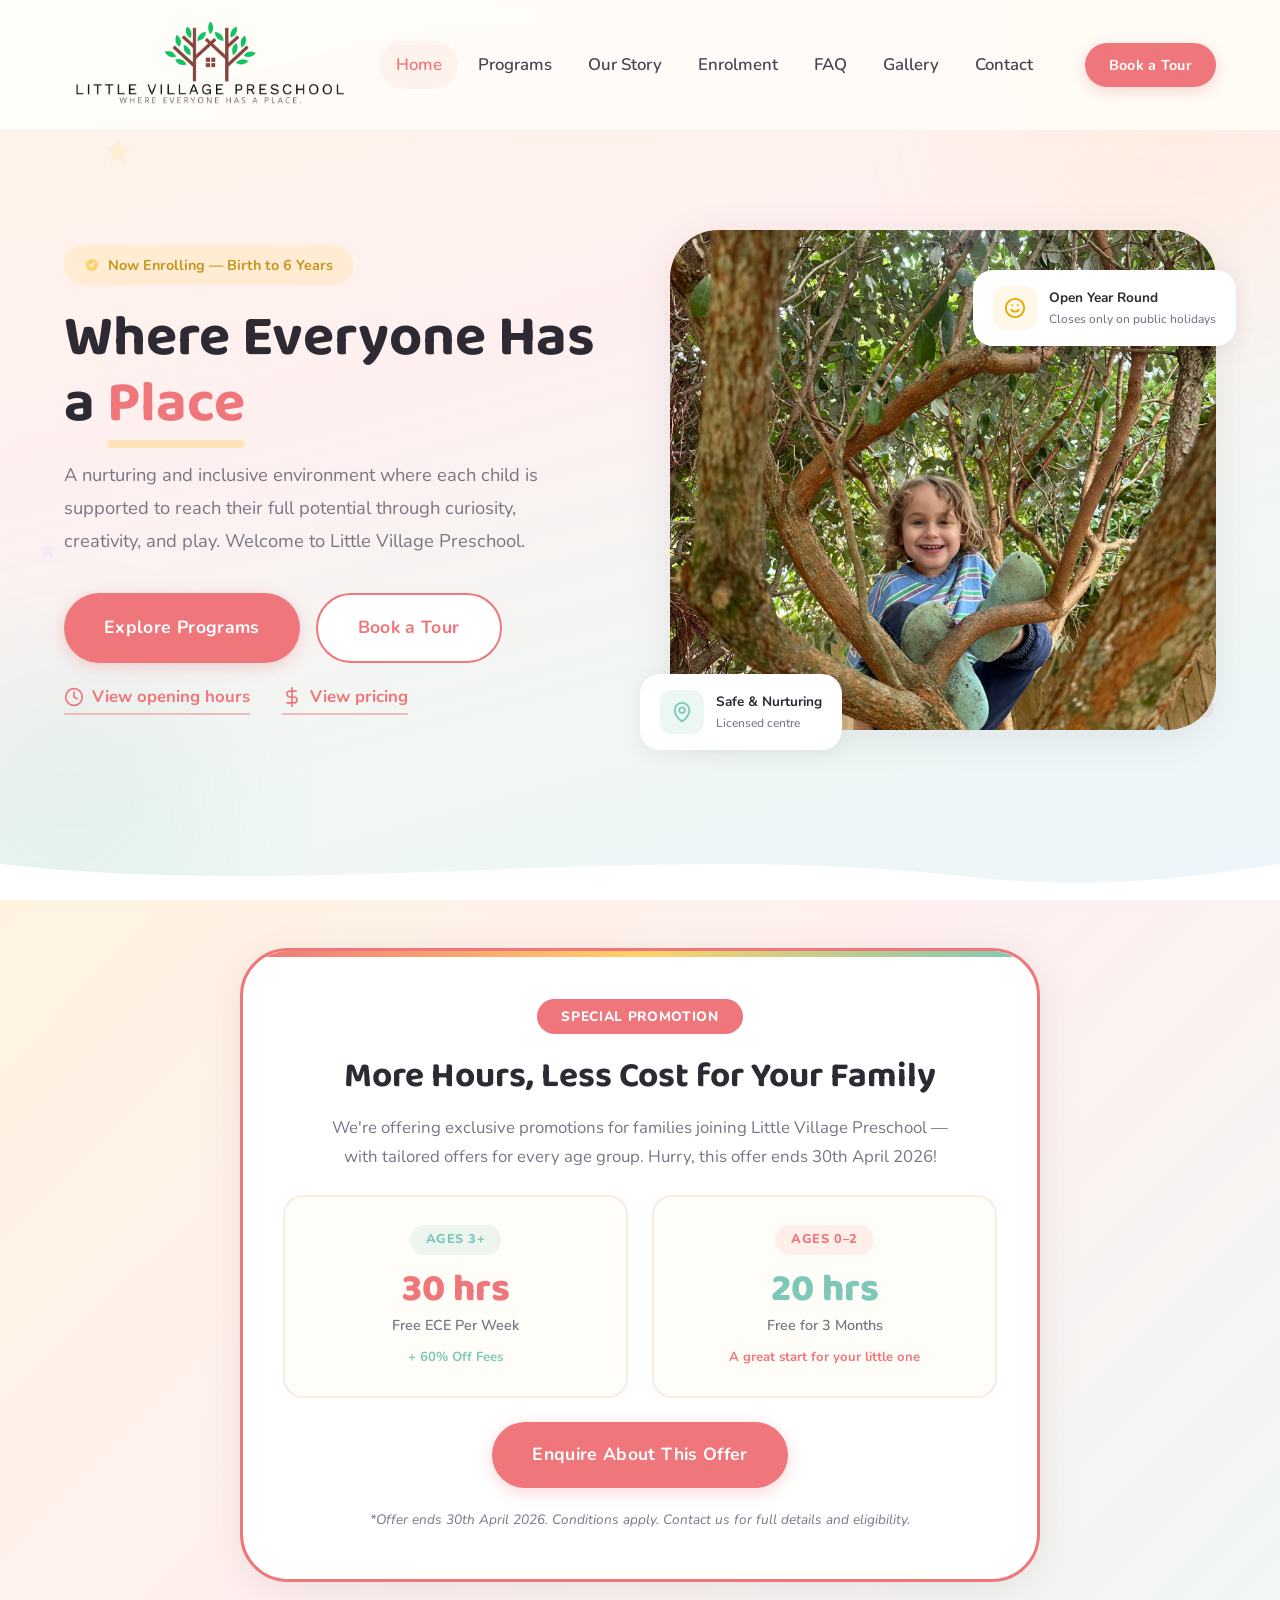
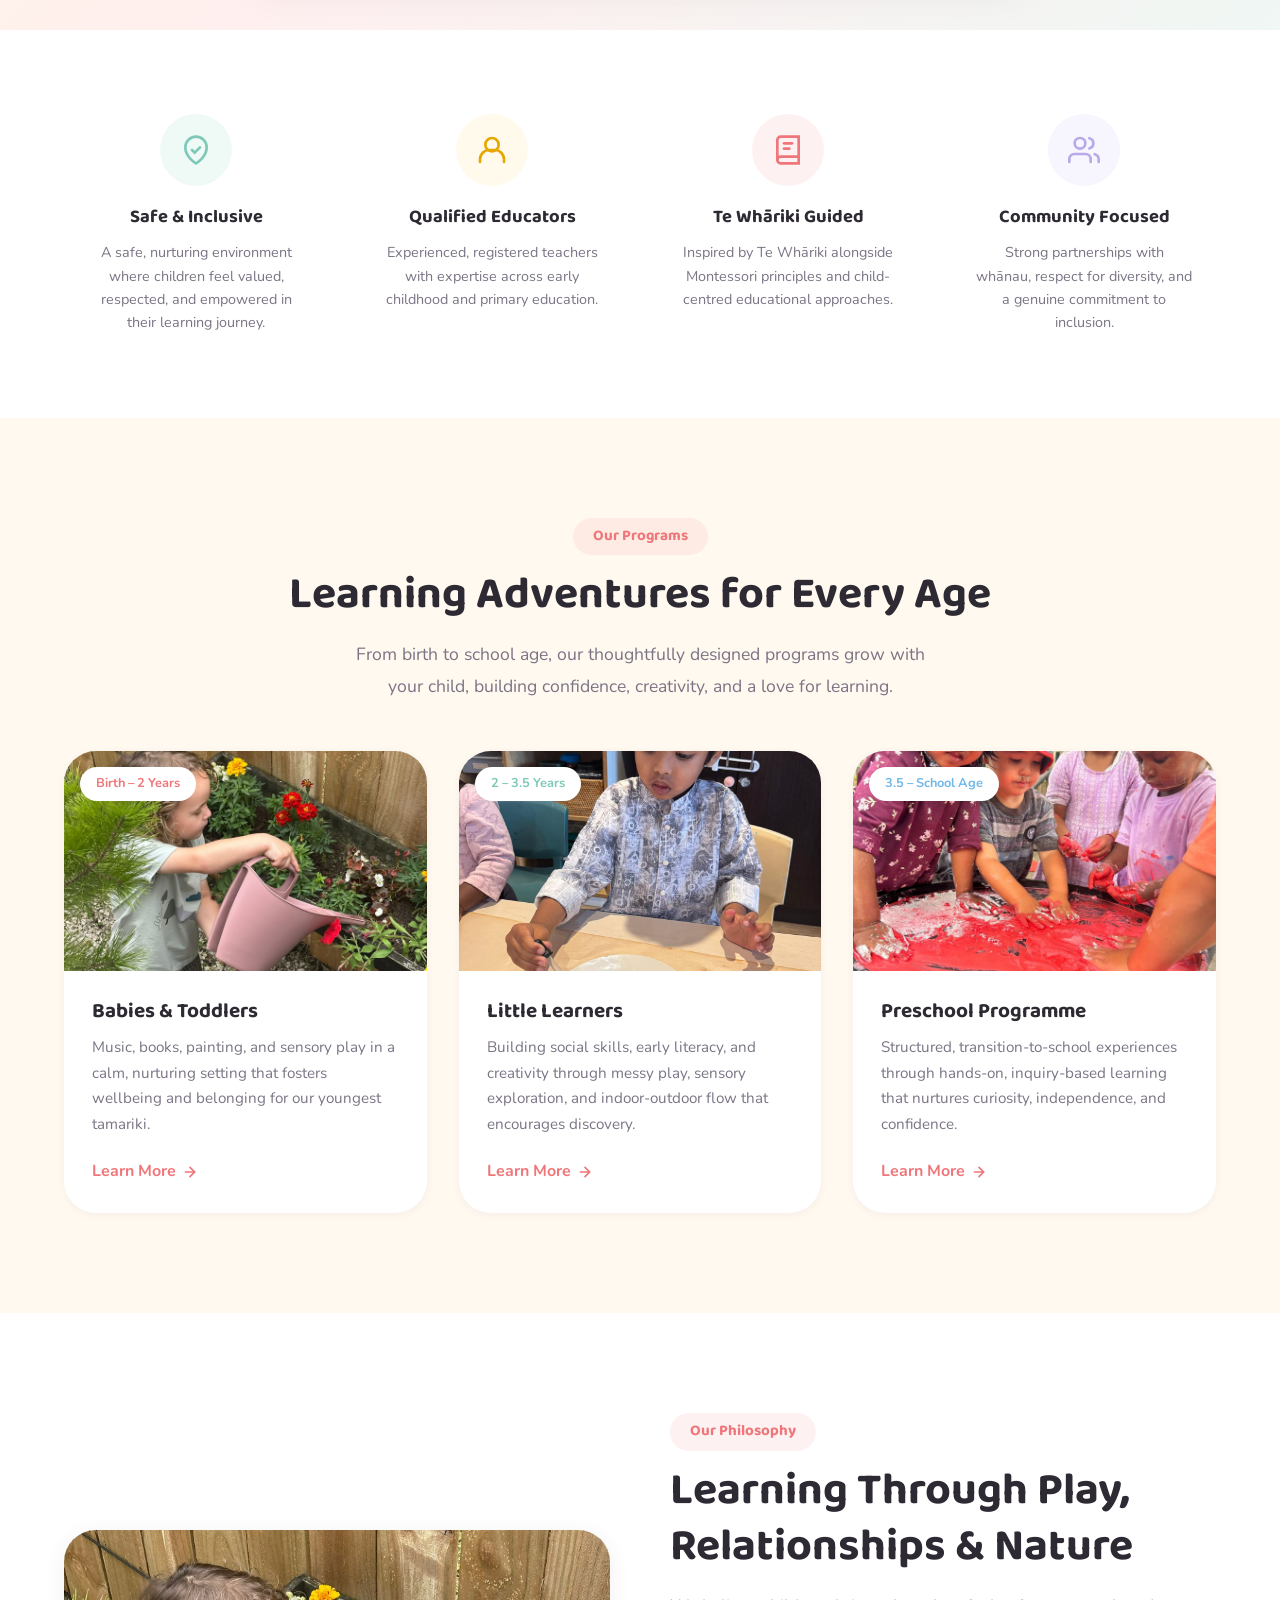
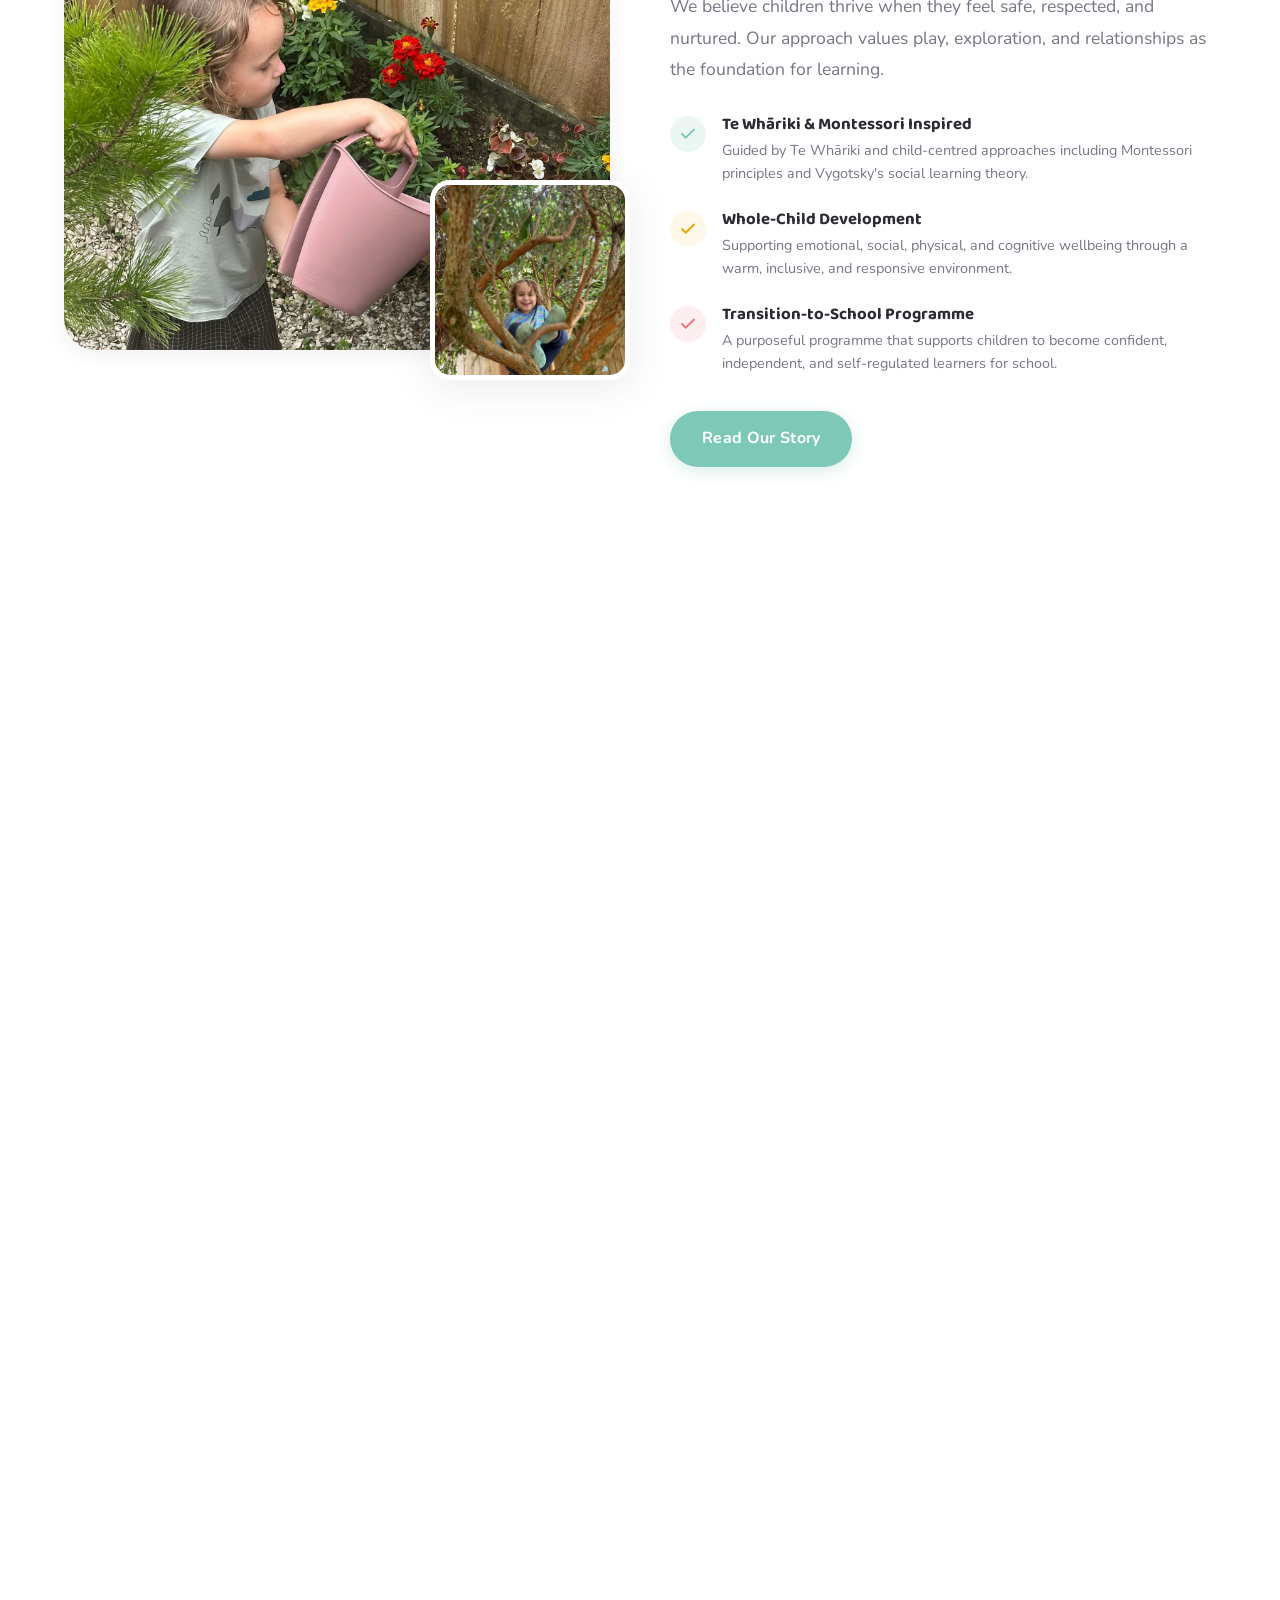
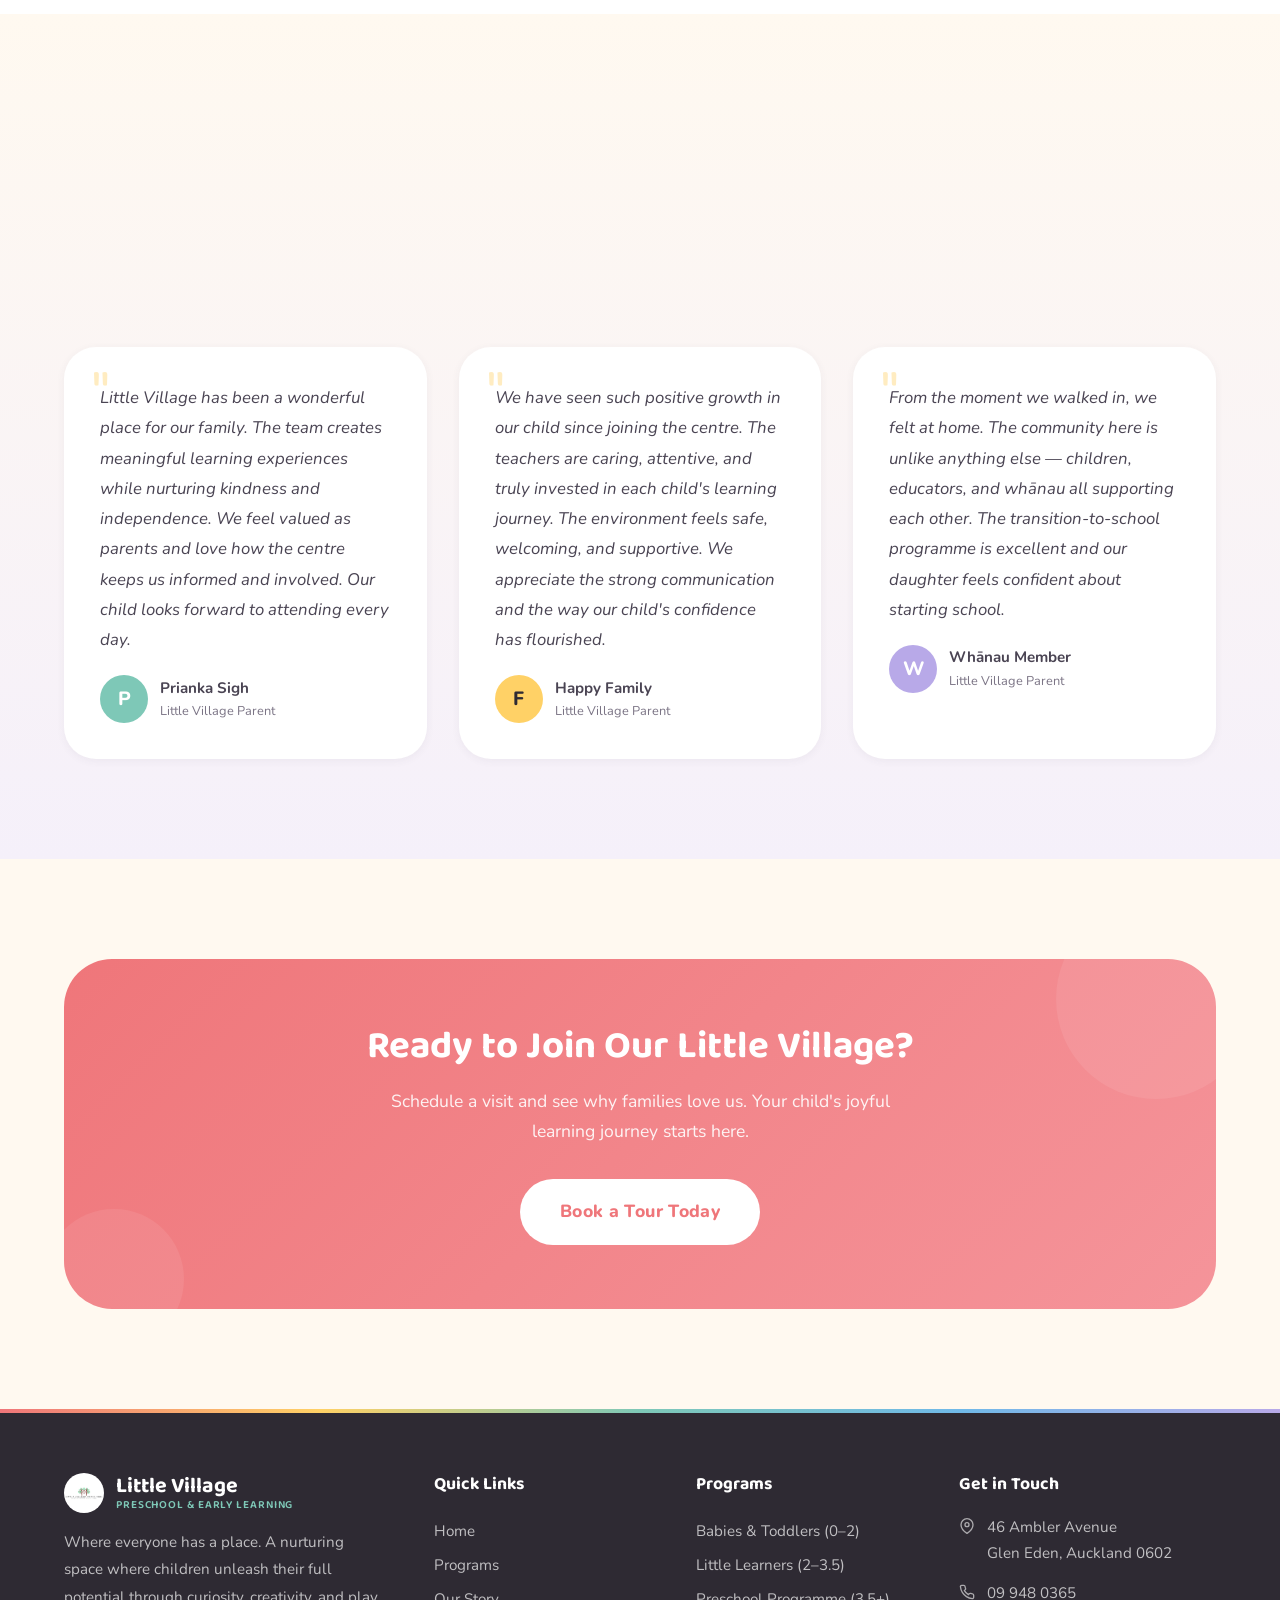
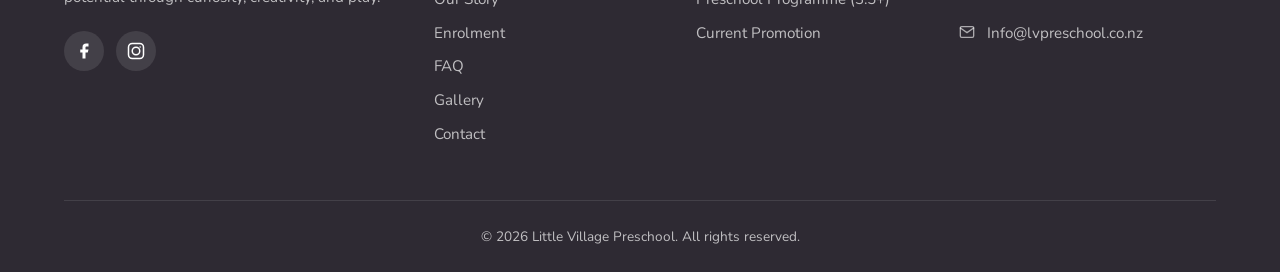
==== index.html @ feff02b1 "removing full stop" ====
<!DOCTYPE html>
<html lang="en">
<head>
  <meta charset="UTF-8">
  <meta name="viewport" content="width=device-width, initial-scale=1.0">
  <title>Little Village Preschool — Where Everyone Has a Place</title>
  <link rel="stylesheet" href="styles.css">
  <style>
    .hero {
      position: relative;
      min-height: 100vh;
      display: flex;
      align-items: center;
      padding: 140px 0 80px;
      overflow: hidden;
      background: linear-gradient(165deg, #FFF5E8 0%, #FFF0F0 40%, #F0F7F4 70%, #EDF5FB 100%);
    }

    .hero-grid {
      display: grid;
      grid-template-columns: 1fr 1fr;
      gap: 60px;
      align-items: center;
      position: relative;
      z-index: 2;
    }

    .hero-tag {
      display: inline-flex;
      align-items: center;
      gap: 8px;
      background: rgba(255,209,102,.2);
      padding: 8px 20px;
      border-radius: var(--radius-full);
      font-weight: 700;
      font-size: .9rem;
      color: #c49520;
      margin-bottom: 20px;
    }

    .hero h1 {
      font-size: clamp(2.2rem, 5.5vw, 3.6rem);
      line-height: 1.15;
      margin-bottom: 20px;
    }

    .hero h1 .highlight {
      color: var(--coral);
      position: relative;
    }

    .hero h1 .highlight::after {
      content: '';
      position: absolute;
      bottom: 2px;
      left: 0;
      right: 0;
      height: 8px;
      background: var(--sunshine);
      opacity: .4;
      border-radius: 4px;
      z-index: -1;
    }

    .hero-text {
      font-size: 1.15rem;
      color: var(--text-light);
      margin-bottom: 36px;
      max-width: 500px;
      line-height: 1.8;
    }

    .hero-buttons { display: flex; gap: 16px; flex-wrap: wrap; }

    .hero-quick-links {
      margin-top: 20px;
      display: flex;
      align-items: center;
      justify-content: flex-start;
      flex-wrap: wrap;
      gap: 8px 16px;
    }

    .hero-quick-link-sep {
      color: var(--text-light);
      font-weight: 700;
      user-select: none;
    }

    .hero-quick-links a {
      display: inline-flex;
      align-items: center;
      gap: 8px;
      font-weight: 700;
      font-size: 1.05rem;
      color: var(--coral);
      text-decoration: none;
      border-bottom: 2px solid rgba(239, 118, 122, 0.45);
      padding-bottom: 2px;
      transition: color 0.2s ease, border-color 0.2s ease;
    }

    .hero-quick-links a:hover {
      color: #d85a5e;
      border-bottom-color: var(--coral);
    }

    a.hero-float-card {
      text-decoration: none;
      color: inherit;
      cursor: pointer;
    }

    a.hero-float-card:hover {
      box-shadow: var(--shadow-lg);
    }

    .hero-image-wrapper { position: relative; }

    .hero-image-main {
      border-radius: var(--radius-xl);
      overflow: hidden;
      box-shadow: var(--shadow-lg);
      position: relative;
      z-index: 2;
    }

    .hero-image-main img {
      width: 100%;
      height: 500px;
      object-fit: cover;
    }

    .hero-float-card {
      position: absolute;
      background: var(--white);
      border-radius: var(--radius-md);
      padding: 16px 20px;
      box-shadow: var(--shadow-md);
      z-index: 3;
      display: flex;
      align-items: center;
      gap: 12px;
    }

    .hero-float-card.card-1 {
      bottom: -20px;
      left: -30px;
      animation: float 4s ease-in-out infinite;
    }

    .hero-float-card.card-2 {
      top: 40px;
      right: -20px;
      animation: floatSlow 5s ease-in-out infinite;
    }

    .hero-float-icon {
      width: 44px;
      height: 44px;
      border-radius: 12px;
      display: flex;
      align-items: center;
      justify-content: center;
    }

    .hero-float-label {
      font-weight: 700;
      font-size: .85rem;
      color: var(--text-dark);
    }

    .hero-float-label span {
      display: block;
      font-size: .75rem;
      font-weight: 500;
      color: var(--text-light);
    }

    .hero-blob-1 {
      position: absolute;
      width: 400px;
      height: 400px;
      border-radius: 50%;
      background: var(--sunshine);
      opacity: .08;
      top: -100px;
      right: -100px;
      filter: blur(80px);
    }

    .hero-blob-2 {
      position: absolute;
      width: 300px;
      height: 300px;
      border-radius: 50%;
      background: var(--mint);
      opacity: .1;
      bottom: -50px;
      left: -80px;
      filter: blur(60px);
    }

    .deco-star, .deco-circle, .deco-triangle {
      position: absolute;
      pointer-events: none;
      z-index: 1;
    }

    @media (max-width: 900px) {
      .hero-grid { grid-template-columns: 1fr; text-align: center; }
      .hero-text { margin: 0 auto 36px; }
      .hero-buttons { justify-content: center; }
      .hero-quick-links { justify-content: center; }
      .hero-image-wrapper { max-width: 500px; margin: 0 auto; }
      .hero-float-card.card-1 { left: 10px; }
      .hero-float-card.card-2 { right: 10px; }
    }

    .trust-strip { padding: 60px 0; background: var(--white); }
    .trust-grid { display: grid; grid-template-columns: repeat(4, 1fr); gap: 32px; }
    .trust-item { text-align: center; padding: 24px; }
    .trust-icon {
      width: 72px; height: 72px; border-radius: 50%;
      display: flex; align-items: center; justify-content: center;
      margin: 0 auto 16px;
    }
    .trust-title {
      font-family: 'Baloo 2', cursive; font-size: 1.15rem;
      font-weight: 700; margin-bottom: 8px; color: var(--text-dark);
    }
    .trust-text { font-size: .9rem; color: var(--text-light); line-height: 1.6; }

    @media (max-width: 900px) { .trust-grid { grid-template-columns: repeat(2, 1fr); } }
    @media (max-width: 500px) { .trust-grid { grid-template-columns: 1fr; } }

    .programs-preview { background: var(--cream); }
    .program-card .card-img-wrap { position: relative; overflow: hidden; }
    .program-card .age-badge {
      position: absolute; top: 16px; left: 16px;
      background: var(--white); padding: 6px 16px;
      border-radius: var(--radius-full); font-weight: 700;
      font-size: .8rem; box-shadow: var(--shadow-sm);
    }
    .program-card h3 { font-size: 1.3rem; margin-bottom: 10px; }
    .program-card p { color: var(--text-light); font-size: .95rem; line-height: 1.7; margin-bottom: 20px; }
    .program-card .learn-more {
      font-weight: 700; color: var(--coral);
      display: inline-flex; align-items: center; gap: 6px;
      transition: var(--transition);
    }
    .program-card .learn-more:hover { gap: 12px; }

    .philosophy { background: var(--white); position: relative; overflow: hidden; }
    .philosophy-grid {
      display: grid; grid-template-columns: 1fr 1fr;
      gap: 60px; align-items: center;
    }
    .philosophy-images { position: relative; }
    .philosophy-img-1 { border-radius: var(--radius-lg); overflow: hidden; box-shadow: var(--shadow-md); }
    .philosophy-img-1 img { width: 100%; height: 420px; object-fit: cover; }
    .philosophy-img-2 {
      position: absolute; bottom: -30px; right: -20px;
      width: 200px; height: 200px; border-radius: var(--radius-md);
      overflow: hidden; box-shadow: var(--shadow-lg); border: 5px solid var(--white);
    }
    .philosophy-img-2 img { width: 100%; height: 100%; object-fit: cover; }
    .philosophy-list { margin-top: 28px; }
    .philosophy-item { display: flex; align-items: flex-start; gap: 16px; margin-bottom: 24px; }
    .philosophy-item .check-circle {
      width: 36px; height: 36px; border-radius: 50%;
      display: flex; align-items: center; justify-content: center;
      flex-shrink: 0; margin-top: 2px;
    }
    .philosophy-item h4 { font-size: 1.05rem; margin-bottom: 4px; }
    .philosophy-item p { font-size: .9rem; color: var(--text-light); line-height: 1.6; }

    @media (max-width: 900px) {
      .philosophy-grid { grid-template-columns: 1fr; }
      .philosophy-images { max-width: 500px; margin: 0 auto 40px; }
    }

    .testimonials-section {
      background: linear-gradient(180deg, var(--cream) 0%, #F5F0FA 100%);
    }

    .stats { background: var(--white); }
    .stats-grid {
      display: grid; grid-template-columns: repeat(4, 1fr);
      gap: 32px; text-align: center;
    }
    .stat-number {
      font-family: 'Baloo 2', cursive; font-size: 2.8rem;
      font-weight: 800; line-height: 1; margin-bottom: 8px;
    }
    .stat-label { font-size: .95rem; color: var(--text-light); font-weight: 600; }

    @media (max-width: 700px) {
      .stats-grid { grid-template-columns: repeat(2, 1fr); gap: 24px; }
    }

    /* Day in Village preview */
    .day-preview { background: var(--white); }
    .day-grid {
      display: grid; grid-template-columns: 1fr 1fr;
      gap: 60px; align-items: center;
    }
    .day-list { list-style: none; }
    .day-list li {
      display: flex; align-items: flex-start; gap: 16px;
      padding: 16px 0; border-bottom: 1px solid var(--sand);
    }
    .day-list li:last-child { border-bottom: none; }
    .day-time {
      font-family: 'Baloo 2', cursive; font-weight: 700;
      color: var(--coral); min-width: 90px; font-size: .95rem;
    }
    .day-desc h4 { font-size: 1rem; margin-bottom: 2px; }
    .day-desc p { font-size: .85rem; color: var(--text-light); line-height: 1.5; }

    @media (max-width: 900px) {
      .day-grid { grid-template-columns: 1fr; }
    }
  </style>
</head>
<body>

  <!-- ===== NAVBAR ===== -->
  <nav class="navbar">
    <div class="nav-inner">
      <a href="index.html" class="nav-logo">
        <img src="assets/logo_v2_enhanced-removebg.png" alt="Little Village Preschool" style="height:120px;border-radius:12px;object-fit:contain">
      </a>

      <div class="nav-links">
        <a href="index.html" class="active">Home</a>
        <a href="programs.html">Programs</a>
        <a href="story.html">Our Story</a>
        <a href="enrolment.html">Enrolment</a>
        <a href="faq.html">FAQ</a>
        <a href="gallery.html">Gallery</a>
        <a href="contact.html">Contact</a>
      </div>

      <a href="contact.html" class="btn btn-primary btn-sm nav-cta">Book a Tour</a>

      <button class="nav-hamburger" aria-label="Menu">
        <span></span><span></span><span></span>
      </button>
    </div>

    <div class="nav-mobile">
      <a href="index.html" class="active">Home</a>
      <a href="programs.html">Programs</a>
      <a href="story.html">Our Story</a>
      <a href="enrolment.html">Enrolment</a>
      <a href="faq.html">FAQ</a>
      <a href="gallery.html">Gallery</a>
      <a href="contact.html">Contact</a>
      <a href="contact.html" class="btn btn-primary">Book a Tour</a>
    </div>
  </nav>

  <!-- ===== HERO ===== -->
  <section class="hero">
    <div class="hero-blob-1"></div>
    <div class="hero-blob-2"></div>

    <svg class="deco-star" style="top:15%;left:8%;opacity:.15" width="32" height="32" viewBox="0 0 32 32"><polygon points="16,2 20,12 30,12 22,19 25,30 16,23 7,30 10,19 2,12 12,12" fill="#FFD166"/></svg>
    <svg class="deco-circle" style="bottom:20%;right:5%;opacity:.12" width="24" height="24" viewBox="0 0 24 24"><circle cx="12" cy="12" r="10" fill="#EF767A"/></svg>
    <svg class="deco-star" style="top:60%;left:3%;opacity:.1" width="20" height="20" viewBox="0 0 32 32"><polygon points="16,2 20,12 30,12 22,19 25,30 16,23 7,30 10,19 2,12 12,12" fill="#B8A9E8"/></svg>

    <div class="container">
      <div class="hero-grid">
        <div class="hero-content">
          <div class="hero-tag">
            <svg width="16" height="16" viewBox="0 0 16 16" fill="none"><circle cx="8" cy="8" r="6" fill="#FFD166"/><path d="M6 8l1.5 1.5L10 6" stroke="#fff" stroke-width="1.5" stroke-linecap="round" stroke-linejoin="round"/></svg>
            Now Enrolling — Birth to 6 Years
          </div>
          <h1>Where Everyone Has a <span class="highlight">Place</span></h1>
          <p class="hero-text">A nurturing and inclusive environment where each child is supported to reach their full potential through curiosity, creativity, and play. Welcome to Little Village Preschool.</p>
          <div class="hero-buttons">
            <a href="programs.html" class="btn btn-primary btn-lg">Explore Programs</a>
            <a href="contact.html" class="btn btn-secondary btn-lg">Book a Tour</a>
          </div>
          <div class="hero-quick-links fade-in">
            <a href="contact.html#opening-hours">
              <svg width="20" height="20" viewBox="0 0 24 24" fill="none" stroke="currentColor" stroke-width="2" stroke-linecap="round" aria-hidden="true"><circle cx="12" cy="12" r="10"/><polyline points="12 6 12 12 16 14"/></svg>
              View opening hours
            </a>
            <span class="hero-quick-link-sep" aria-hidden="true"></span>
            <a href="faq.html#pricing-table">
              <svg width="20" height="20" viewBox="0 0 24 24" fill="none" stroke="currentColor" stroke-width="2" stroke-linecap="round" aria-hidden="true"><line x1="12" y1="1" x2="12" y2="23"/><path d="M17 5H9.5a3.5 3.5 0 000 7h5a3.5 3.5 0 010 7H6"/></svg>
              View pricing
            </a>
          </div>
        </div>

        <div class="hero-image-wrapper">
          <div class="hero-image-main">
            <img src="assets/kid_in_tree.jpeg" alt="Child exploring nature at Little Village Preschool">
          </div>

          <div class="hero-float-card card-1">
            <div class="hero-float-icon" style="background:rgba(126,200,183,.15)">
              <svg width="22" height="22" viewBox="0 0 24 24" fill="none" stroke="#7EC8B7" stroke-width="2" stroke-linecap="round"><path d="M12 22s-8-4.5-8-11.8A8 8 0 0112 2a8 8 0 018 8.2c0 7.3-8 11.8-8 11.8z"/><circle cx="12" cy="10" r="3"/></svg>
            </div>
            <div class="hero-float-label">
              Safe & Nurturing
              <span>Licensed centre</span>
            </div>
          </div>

          <a href="contact.html#opening-hours" class="hero-float-card card-2" aria-label="View opening hours">
            <div class="hero-float-icon" style="background:rgba(255,209,102,.15)">
              <svg width="22" height="22" viewBox="0 0 24 24" fill="none" stroke="#e6a800" stroke-width="2" stroke-linecap="round"><circle cx="12" cy="12" r="10"/><path d="M8 14s1.5 2 4 2 4-2 4-2"/><line x1="9" y1="9" x2="9.01" y2="9"/><line x1="15" y1="9" x2="15.01" y2="9"/></svg>
            </div>
            <div class="hero-float-label">
              Open Year Round
              <span>Closes only on public holidays</span>
            </div>
          </a>
        </div>
      </div>
    </div>

    <div class="wave-divider" style="position:absolute;bottom:0;left:0;right:0;">
      <svg viewBox="0 0 1440 100" preserveAspectRatio="none" style="display:block;width:100%;height:60px;">
        <path d="M0,40 C360,100 720,0 1080,60 C1260,90 1380,50 1440,40 L1440,100 L0,100Z" fill="#ffffff"/>
      </svg>
    </div>
  </section>

  <!-- ===== PROMOTION SECTION ===== -->
  <section class="promo-section">
    <div class="container">
      <div class="promo-card fade-in">
        <div class="promo-badge">Special Promotion</div>
        <h2>More Hours, Less Cost for Your Family</h2>
        <p style="color:var(--text-light);font-size:1.05rem;line-height:1.7;max-width:620px;margin:0 auto">We're offering exclusive promotions for families joining Little Village Preschool — with tailored offers for every age group. Hurry, this offer ends 30th April 2026!</p>
        <div class="promo-offers">
          <div class="promo-offer">
            <div class="promo-offer-age" style="background:rgba(126,200,183,.15);color:var(--mint)">Ages 3+</div>
            <div class="promo-number" style="color:var(--coral)">30 hrs</div>
            <div class="promo-label">Free ECE Per Week</div>
            <div class="promo-extra" style="color:var(--mint)">+ 60% Off Fees</div>
          </div>
          <div class="promo-offer">
            <div class="promo-offer-age" style="background:rgba(239,118,122,.1);color:var(--coral)">Ages 0–2</div>
            <div class="promo-number" style="color:var(--mint)">20 hrs</div>
            <div class="promo-label">Free for 3 Months</div>
            <div class="promo-extra" style="color:var(--coral)">A great start for your little one</div>
          </div>
        </div>
        <a href="enrolment.html" class="btn btn-primary btn-lg">Enquire About This Offer</a>
        <p class="promo-note">*Offer ends 30th April 2026. Conditions apply. Contact us for full details and eligibility.</p>
      </div>
    </div>
  </section>

  <!-- ===== TRUST STRIP ===== -->
  <section class="trust-strip">
    <div class="container">
      <div class="trust-grid" data-stagger>
        <div class="trust-item fade-in">
          <div class="trust-icon" style="background:rgba(126,200,183,.12)">
            <svg width="32" height="32" viewBox="0 0 24 24" fill="none" stroke="#7EC8B7" stroke-width="2" stroke-linecap="round"><path d="M12 22s-8-4.5-8-11.8A8 8 0 0112 2a8 8 0 018 8.2c0 7.3-8 11.8-8 11.8z"/><path d="M9 12l2 2 4-4"/></svg>
          </div>
          <div class="trust-title">Safe & Inclusive</div>
          <p class="trust-text">A safe, nurturing environment where children feel valued, respected, and empowered in their learning journey.</p>
        </div>
        <div class="trust-item fade-in">
          <div class="trust-icon" style="background:rgba(255,209,102,.12)">
            <svg width="32" height="32" viewBox="0 0 24 24" fill="none" stroke="#e6a800" stroke-width="2" stroke-linecap="round"><circle cx="12" cy="8" r="5"/><path d="M3 21v-2a7 7 0 017-7h4a7 7 0 017 7v2"/></svg>
          </div>
          <div class="trust-title">Qualified Educators</div>
          <p class="trust-text">Experienced, registered teachers with expertise across early childhood and primary education.</p>
        </div>
        <div class="trust-item fade-in">
          <div class="trust-icon" style="background:rgba(239,118,122,.1)">
            <svg width="32" height="32" viewBox="0 0 24 24" fill="none" stroke="#EF767A" stroke-width="2" stroke-linecap="round"><path d="M4 19.5A2.5 2.5 0 016.5 17H20"/><path d="M6.5 2H20v20H6.5A2.5 2.5 0 014 19.5v-15A2.5 2.5 0 016.5 2z"/><line x1="9" y1="7" x2="15" y2="7"/><line x1="9" y1="11" x2="13" y2="11"/></svg>
          </div>
          <div class="trust-title">Te Whāriki Guided</div>
          <p class="trust-text">Inspired by Te Whāriki alongside Montessori principles and child-centred educational approaches.</p>
        </div>
        <div class="trust-item fade-in">
          <div class="trust-icon" style="background:rgba(184,169,232,.12)">
            <svg width="32" height="32" viewBox="0 0 24 24" fill="none" stroke="#B8A9E8" stroke-width="2" stroke-linecap="round"><path d="M17 21v-2a4 4 0 00-4-4H5a4 4 0 00-4 4v2"/><circle cx="9" cy="7" r="4"/><path d="M23 21v-2a4 4 0 00-3-3.87"/><path d="M16 3.13a4 4 0 010 7.75"/></svg>
          </div>
          <div class="trust-title">Community Focused</div>
          <p class="trust-text">Strong partnerships with whānau, respect for diversity, and a genuine commitment to inclusion.</p>
        </div>
      </div>
    </div>
  </section>

  <!-- ===== PROGRAMS PREVIEW ===== -->
  <section class="programs-preview section-padding">
    <div class="container">
      <div class="text-center fade-in" style="margin-bottom:48px">
        <span class="section-label">Our Programs</span>
        <h2 class="section-title">Learning Adventures for Every Age</h2>
        <p class="section-subtitle mx-auto">From birth to school age, our thoughtfully designed programs grow with your child, building confidence, creativity, and a love for learning.</p>
      </div>

      <div class="grid-3" data-stagger>
        <div class="card program-card fade-in">
          <div class="card-img-wrap">
            <img class="card-img" src="assets/kid_watering_plant.jpeg" alt="Toddler exploring with toys">
            <span class="age-badge" style="color:var(--coral)">Birth – 2 Years</span>
          </div>
          <div class="card-body">
            <h3>Babies & Toddlers</h3>
            <p>Music, books, painting, and sensory play in a calm, nurturing setting that fosters wellbeing and belonging for our youngest tamariki.</p>
            <a href="programs.html" class="learn-more">Learn More <svg width="16" height="16" viewBox="0 0 24 24" fill="none" stroke="currentColor" stroke-width="2.5" stroke-linecap="round"><path d="M5 12h14M12 5l7 7-7 7"/></svg></a>
          </div>
        </div>

        <div class="card program-card fade-in">
          <div class="card-img-wrap">
            <img class="card-img" src="assets/kid_painting.jpeg" alt="Children painting and creating art">
            <span class="age-badge" style="color:var(--mint)">2 – 3.5 Years</span>
          </div>
          <div class="card-body">
            <h3>Little Learners</h3>
            <p>Building social skills, early literacy, and creativity through messy play, sensory exploration, and indoor-outdoor flow that encourages discovery.</p>
            <a href="programs.html" class="learn-more">Learn More <svg width="16" height="16" viewBox="0 0 24 24" fill="none" stroke="currentColor" stroke-width="2.5" stroke-linecap="round"><path d="M5 12h14M12 5l7 7-7 7"/></svg></a>
          </div>
        </div>

        <div class="card program-card fade-in">
          <div class="card-img-wrap">
            <img class="card-img" src="assets/kids_red_paint.jpeg" alt="Preschool children learning together">
            <span class="age-badge" style="color:var(--sky)">3.5 – School Age</span>
          </div>
          <div class="card-body">
            <h3>Preschool Programme</h3>
            <p>Structured, transition-to-school experiences through hands-on, inquiry-based learning that nurtures curiosity, independence, and confidence.</p>
            <a href="programs.html" class="learn-more">Learn More <svg width="16" height="16" viewBox="0 0 24 24" fill="none" stroke="currentColor" stroke-width="2.5" stroke-linecap="round"><path d="M5 12h14M12 5l7 7-7 7"/></svg></a>
          </div>
        </div>
      </div>
    </div>
  </section>

  <!-- ===== PHILOSOPHY ===== -->
  <section class="philosophy section-padding">
    <div class="container">
      <div class="philosophy-grid">
        <div class="philosophy-images fade-in">
          <div class="philosophy-img-1">
            <img src="assets/kid_watering_plant.jpeg" alt="Child exploring nature at Little Village">
          </div>
          <div class="philosophy-img-2 animate-float-slow">
            <img src="assets/kid_in_tree.jpeg" alt="Child climbing a tree">
          </div>
        </div>

        <div class="fade-in">
          <span class="section-label">Our Philosophy</span>
          <h2 class="section-title">Learning Through Play, Relationships & Nature</h2>
          <p class="section-subtitle" style="margin-bottom:28px">We believe children thrive when they feel safe, respected, and nurtured. Our approach values play, exploration, and relationships as the foundation for learning.</p>

          <div class="philosophy-list">
            <div class="philosophy-item">
              <div class="check-circle" style="background:rgba(126,200,183,.15)">
                <svg width="18" height="18" viewBox="0 0 24 24" fill="none" stroke="#7EC8B7" stroke-width="2.5" stroke-linecap="round"><path d="M20 6L9 17l-5-5"/></svg>
              </div>
              <div>
                <h4>Te Whāriki & Montessori Inspired</h4>
                <p>Guided by Te Whāriki and child-centred approaches including Montessori principles and Vygotsky's social learning theory.</p>
              </div>
            </div>
            <div class="philosophy-item">
              <div class="check-circle" style="background:rgba(255,209,102,.15)">
                <svg width="18" height="18" viewBox="0 0 24 24" fill="none" stroke="#e6a800" stroke-width="2.5" stroke-linecap="round"><path d="M20 6L9 17l-5-5"/></svg>
              </div>
              <div>
                <h4>Whole-Child Development</h4>
                <p>Supporting emotional, social, physical, and cognitive wellbeing through a warm, inclusive, and responsive environment.</p>
              </div>
            </div>
            <div class="philosophy-item">
              <div class="check-circle" style="background:rgba(239,118,122,.12)">
                <svg width="18" height="18" viewBox="0 0 24 24" fill="none" stroke="#EF767A" stroke-width="2.5" stroke-linecap="round"><path d="M20 6L9 17l-5-5"/></svg>
              </div>
              <div>
                <h4>Transition-to-School Programme</h4>
                <p>A purposeful programme that supports children to become confident, independent, and self-regulated learners for school.</p>
              </div>
            </div>
          </div>

          <a href="story.html" class="btn btn-mint" style="margin-top:12px">Read Our Story</a>
        </div>
      </div>
    </div>
  </section>

  <!-- ===== A DAY IN OUR VILLAGE (Preview) ===== -->
  <section class="day-preview section-padding">
    <div class="container">
      <div class="day-grid">
        <div class="fade-in">
          <span class="section-label">A Day in Our Village</span>
          <h2 class="section-title" style="font-size:2rem">A Gentle Rhythm of Care & Learning</h2>
          <p class="section-subtitle" style="margin-bottom:28px">Every day at Little Village is thoughtfully structured to balance active play, guided learning, rest, and nourishment.</p>
          <ul class="day-list">
            <li>
              <span class="day-time">Early Morning</span>
              <div class="day-desc">
                <h4>Warm Welcome & Breakfast</h4>
                <p>Supporting smooth transitions, sharing kai in a calm, familiar setting.</p>
              </div>
            </li>
            <li>
              <span class="day-time">Mid Morning</span>
              <div class="day-desc">
                <h4>Stories, Songs & Exploration</h4>
                <p>Group time, messy play, sensory exploration, and indoor-outdoor flow.</p>
              </div>
            </li>
            <li>
              <span class="day-time">Midday</span>
              <div class="day-desc">
                <h4>Rolling Lunch & Calm Yoga</h4>
                <p>Shared routines that promote self-help skills and self-regulation.</p>
              </div>
            </li>
            <li>
              <span class="day-time">Afternoon</span>
              <div class="day-desc">
                <h4>Learning & Tidy-Up</h4>
                <p>Spontaneous learning, collaborative routines building responsibility.</p>
              </div>
            </li>
          </ul>
          <a href="programs.html" class="btn btn-sunshine" style="margin-top:16px">See Full Daily Schedule</a>
        </div>
        <div class="fade-in">
          <img src="assets/kid_painting.jpeg" alt="Child painting at Little Village Preschool" style="width:100%;height:480px;object-fit:cover;border-radius:var(--radius-lg);box-shadow:var(--shadow-md)">
        </div>
      </div>
    </div>
  </section>

  <!-- ===== STATS ===== -->
  <section class="stats section-padding">
    <div class="container">
      <div class="stats-grid" data-stagger>
        <div class="fade-in">
          <div class="stat-number" style="color:var(--coral)">20+</div>
          <div class="stat-label">Years of Teaching Experience</div>
        </div>
        <div class="fade-in">
          <div class="stat-number" style="color:var(--mint)">0–5</div>
          <div class="stat-label">Birth to School Age</div>
        </div>
        <div class="fade-in">
          <div class="stat-number" style="color:var(--sunshine)">365</div>
          <div class="stat-label">Open Year Round</div>
        </div>
        <div class="fade-in">
          <div class="stat-number" style="color:var(--lavender)">30 hrs</div>
          <div class="stat-label">Free ECE Available*</div>
        </div>
      </div>
    </div>
  </section>

  <!-- ===== TESTIMONIALS ===== -->
  <section class="testimonials-section section-padding">
    <div class="container">
      <div class="text-center fade-in" style="margin-bottom:48px">
        <span class="section-label">Parent Voices</span>
        <h2 class="section-title">What Families Say About Us</h2>
        <p class="section-subtitle mx-auto">Real stories from families who chose Little Village for their children's early learning journey.</p>
      </div>

      <div class="grid-3" data-stagger>
        <div class="testimonial-card fade-in">
          <div class="quote-mark">"</div>
          <p class="testimonial-text">Little Village has been a wonderful place for our family. The team creates meaningful learning experiences while nurturing kindness and independence. We feel valued as parents and love how the centre keeps us informed and involved. Our child looks forward to attending every day.</p>
          <div class="testimonial-author">
            <div style="width:48px;height:48px;border-radius:50%;background:var(--mint);display:flex;align-items:center;justify-content:center;color:white;font-weight:800;font-size:1.2rem;flex-shrink:0">P</div>
            <div>
              <div class="testimonial-name">Prianka Sigh</div>
              <div class="testimonial-role">Little Village Parent</div>
            </div>
          </div>
        </div>

        <div class="testimonial-card fade-in">
          <div class="quote-mark">"</div>
          <p class="testimonial-text">We have seen such positive growth in our child since joining the centre. The teachers are caring, attentive, and truly invested in each child's learning journey. The environment feels safe, welcoming, and supportive. We appreciate the strong communication and the way our child's confidence has flourished.</p>
          <div class="testimonial-author">
            <div style="width:48px;height:48px;border-radius:50%;background:var(--sunshine);display:flex;align-items:center;justify-content:center;color:var(--text-dark);font-weight:800;font-size:1.2rem;flex-shrink:0">F</div>
            <div>
              <div class="testimonial-name">Happy Family</div>
              <div class="testimonial-role">Little Village Parent</div>
            </div>
          </div>
        </div>

        <div class="testimonial-card fade-in">
          <div class="quote-mark">"</div>
          <p class="testimonial-text">From the moment we walked in, we felt at home. The community here is unlike anything else — children, educators, and whānau all supporting each other. The transition-to-school programme is excellent and our daughter feels confident about starting school.</p>
          <div class="testimonial-author">
            <div style="width:48px;height:48px;border-radius:50%;background:var(--lavender);display:flex;align-items:center;justify-content:center;color:white;font-weight:800;font-size:1.2rem;flex-shrink:0">W</div>
            <div>
              <div class="testimonial-name">Whānau Member</div>
              <div class="testimonial-role">Little Village Parent</div>
            </div>
          </div>
        </div>
      </div>
    </div>
  </section>

  <!-- ===== CTA BANNER ===== -->
  <section class="section-padding" style="background:var(--cream);">
    <div class="container">
      <div class="cta-banner fade-in">
        <h2>Ready to Join Our Little Village?</h2>
        <p>Schedule a visit and see why families love us. Your child's joyful learning journey starts here.</p>
        <a href="contact.html" class="btn btn-lg">Book a Tour Today</a>
      </div>
    </div>
  </section>

  <!-- ===== FOOTER ===== -->
  <footer class="footer">
    <div class="container">
      <div class="footer-grid">
        <div class="footer-brand">
          <a href="index.html" class="nav-logo" style="margin-bottom:4px">
            <img src="assets/LV Logo.jpg" alt="Little Village Logo" style="width:40px;height:40px;border-radius:50%;object-fit:cover">
            <div class="nav-logo-text" style="color:var(--white)">
              Little Village
              <span>Preschool & Early Learning</span>
            </div>
          </a>
          <p>Where everyone has a place. A nurturing space where children unleash their full potential through curiosity, creativity, and play.</p>
          <div class="footer-socials">
            <a href="#" aria-label="Facebook"><svg width="18" height="18" viewBox="0 0 24 24" fill="white"><path d="M18 2h-3a5 5 0 00-5 5v3H7v4h3v8h4v-8h3l1-4h-4V7a1 1 0 011-1h3z"/></svg></a>
            <a href="#" aria-label="Instagram"><svg width="18" height="18" viewBox="0 0 24 24" fill="none" stroke="white" stroke-width="2" stroke-linecap="round"><rect x="2" y="2" width="20" height="20" rx="5"/><circle cx="12" cy="12" r="5"/><line x1="17.5" y1="6.5" x2="17.51" y2="6.5"/></svg></a>
          </div>
        </div>

        <div>
          <h4>Quick Links</h4>
          <div class="footer-links">
            <a href="index.html">Home</a>
            <a href="programs.html">Programs</a>
            <a href="story.html">Our Story</a>
            <a href="enrolment.html">Enrolment</a>
            <a href="faq.html">FAQ</a>
            <a href="gallery.html">Gallery</a>
            <a href="contact.html">Contact</a>
          </div>
        </div>

        <div>
          <h4>Programs</h4>
          <div class="footer-links">
            <a href="programs.html">Babies & Toddlers (0–2)</a>
            <a href="programs.html">Little Learners (2–3.5)</a>
            <a href="programs.html">Preschool Programme (3.5+)</a>
            <a href="enrolment.html">Current Promotion</a>
          </div>
        </div>

        <div>
          <h4>Get in Touch</h4>
          <div class="footer-contact-item">
            <svg width="16" height="16" viewBox="0 0 24 24" fill="none" stroke="rgba(255,255,255,.6)" stroke-width="2" stroke-linecap="round"><path d="M21 10c0 7-9 13-9 13s-9-6-9-13a9 9 0 0118 0z"/><circle cx="12" cy="10" r="3"/></svg>
            <span>46 Ambler Avenue<br>Glen Eden, Auckland 0602</span>
          </div>
          <div class="footer-contact-item">
            <svg width="16" height="16" viewBox="0 0 24 24" fill="none" stroke="rgba(255,255,255,.6)" stroke-width="2" stroke-linecap="round"><path d="M22 16.92v3a2 2 0 01-2.18 2 19.79 19.79 0 01-8.63-3.07 19.5 19.5 0 01-6-6 19.79 19.79 0 01-3.07-8.67A2 2 0 014.11 2h3a2 2 0 012 1.72 12.84 12.84 0 00.7 2.81 2 2 0 01-.45 2.11L8.09 9.91a16 16 0 006 6l1.27-1.27a2 2 0 012.11-.45 12.84 12.84 0 002.81.7A2 2 0 0122 16.92z"/></svg>
            <a href="tel:099480365" style="color:inherit">09 948 0365</a>
          </div>
          <div class="footer-contact-item">
            <svg width="16" height="16" viewBox="0 0 24 24" fill="none" stroke="rgba(255,255,255,.6)" stroke-width="2" stroke-linecap="round"><path d="M4 4h16c1.1 0 2 .9 2 2v12c0 1.1-.9 2-2 2H4c-1.1 0-2-.9-2-2V6c0-1.1.9-2 2-2z"/><polyline points="22,6 12,13 2,6"/></svg>
            <span>Info@lvpreschool.co.nz</span>
          </div>
        </div>
      </div>

      <div class="footer-bottom">
        &copy; 2026 Little Village Preschool. All rights reserved.
      </div>
    </div>
  </footer>

  <button class="back-to-top" aria-label="Back to top">
    <svg width="20" height="20" viewBox="0 0 24 24" fill="none" stroke="white" stroke-width="2.5" stroke-linecap="round"><path d="M18 15l-6-6-6 6"/></svg>
  </button>

  <script src="script.js"></script>
</body>
</html>
---- styles.css ----
/* ============================================
   Little Village Preschool — Playful Learning
   ============================================ */

@import url('https://fonts.googleapis.com/css2?family=Baloo+2:wght@400;500;600;700;800&family=Nunito:ital,wght@0,300;0,400;0,500;0,600;0,700;0,800;1,400;1,600&display=swap');

/* ---------- Design Tokens ---------- */
:root {
  --sunshine:    #FFD166;
  --coral:       #EF767A;
  --mint:        #7EC8B7;
  --sky:         #70B9E8;
  --lavender:    #B8A9E8;
  --peach:       #FFB088;
  --leaf:        #A8D5A2;
  --cream:       #FFF9F0;
  --warm-white:  #FFFDF8;
  --sand:        #F5EDE0;
  --text:        #4A4453;
  --text-light:  #7B7485;
  --text-dark:   #2E2A33;
  --white:       #ffffff;
  --shadow-sm:   0 2px 8px rgba(74,68,83,.06);
  --shadow-md:   0 4px 20px rgba(74,68,83,.08);
  --shadow-lg:   0 8px 40px rgba(74,68,83,.10);
  --radius-sm:   12px;
  --radius-md:   20px;
  --radius-lg:   32px;
  --radius-xl:   48px;
  --radius-full: 9999px;
  --transition:  .3s cubic-bezier(.4,0,.2,1);
  --bounce:      .5s cubic-bezier(.34,1.56,.64,1);
}

/* ---------- Reset & Base ---------- */
*, *::before, *::after { margin: 0; padding: 0; box-sizing: border-box; }

html {
  scroll-behavior: smooth;
  font-size: 16px;
  -webkit-font-smoothing: antialiased;
}

body {
  font-family: 'Nunito', sans-serif;
  color: var(--text);
  background: var(--cream);
  line-height: 1.7;
  overflow-x: hidden;
}

img { max-width: 100%; height: auto; display: block; }
a { text-decoration: none; color: inherit; }
ul { list-style: none; }
button { cursor: pointer; border: none; font-family: inherit; }
input, textarea, select { font-family: inherit; }

h1,h2,h3,h4,h5,h6 {
  font-family: 'Baloo 2', cursive;
  color: var(--text-dark);
  line-height: 1.25;
}

.container {
  width: 100%;
  max-width: 1200px;
  margin: 0 auto;
  padding: 0 24px;
}

/* ---------- Buttons ---------- */
.btn {
  display: inline-flex;
  align-items: center;
  gap: 8px;
  padding: 14px 32px;
  border-radius: var(--radius-full);
  font-weight: 700;
  font-size: 1rem;
  transition: var(--transition);
  letter-spacing: .02em;
}

.btn-primary {
  background: var(--coral);
  color: var(--white);
  box-shadow: 0 4px 16px rgba(239,118,122,.3);
}
.btn-primary:hover {
  background: #e8575c;
  transform: translateY(-2px);
  box-shadow: 0 6px 24px rgba(239,118,122,.4);
}

.btn-secondary {
  background: var(--white);
  color: var(--coral);
  border: 2px solid var(--coral);
}
.btn-secondary:hover {
  background: var(--coral);
  color: var(--white);
  transform: translateY(-2px);
}

.btn-mint {
  background: var(--mint);
  color: var(--white);
  box-shadow: 0 4px 16px rgba(126,200,183,.3);
}
.btn-mint:hover {
  background: #6ab8a7;
  transform: translateY(-2px);
}

.btn-sunshine {
  background: var(--sunshine);
  color: var(--text-dark);
  box-shadow: 0 4px 16px rgba(255,209,102,.3);
}
.btn-sunshine:hover {
  background: #f0c050;
  transform: translateY(-2px);
}

.btn-sm { padding: 10px 24px; font-size: .9rem; }
.btn-lg { padding: 18px 40px; font-size: 1.1rem; }

/* ---------- Section Titles ---------- */
.section-label {
  display: inline-block;
  font-family: 'Baloo 2', cursive;
  font-size: .95rem;
  font-weight: 700;
  color: var(--coral);
  background: rgba(239,118,122,.1);
  padding: 6px 20px;
  border-radius: var(--radius-full);
  margin-bottom: 12px;
}

.section-title {
  font-size: clamp(1.8rem, 4vw, 2.8rem);
  margin-bottom: 16px;
}

.section-subtitle {
  font-size: 1.1rem;
  color: var(--text-light);
  max-width: 600px;
  line-height: 1.8;
}

.text-center { text-align: center; }
.mx-auto { margin-left: auto; margin-right: auto; }

/* ---------- Navigation ---------- */
.navbar {
  position: fixed;
  top: 0;
  left: 0;
  right: 0;
  z-index: 1000;
  background: rgba(255,253,248,.92);
  backdrop-filter: blur(16px);
  -webkit-backdrop-filter: blur(16px);
  border-bottom: 1px solid rgba(74,68,83,.06);
  transition: var(--transition);
}

.navbar.scrolled {
  box-shadow: var(--shadow-md);
}

.nav-inner {
  display: flex;
  align-items: center;
  justify-content: space-between;
  height: 130px;
  max-width: 1200px;
  margin: 0 auto;
  padding: 0 24px;
  position: relative;
  z-index: 1001;
}

.nav-logo {
  display: flex;
  align-items: center;
  gap: 12px;
  z-index: 1001;
}

.nav-logo svg { flex-shrink: 0; }

.nav-logo-text {
  font-family: 'Baloo 2', cursive;
  font-size: 1.35rem;
  font-weight: 700;
  color: var(--text-dark);
  line-height: 1.15;
}

.nav-logo-text span {
  display: block;
  font-size: .7rem;
  font-weight: 600;
  color: var(--mint);
  letter-spacing: .08em;
  text-transform: uppercase;
}

.nav-links {
  display: flex;
  align-items: center;
  gap: 4px;
}

.nav-links a {
  padding: 10px 16px;
  border-radius: var(--radius-full);
  font-weight: 600;
  font-size: 1.05rem;
  color: var(--text);
  transition: var(--transition);
}

.nav-links a:hover,
.nav-links a.active {
  color: var(--coral);
  background: rgba(239,118,122,.08);
}

.nav-cta {
  margin-left: 12px;
}

/* Hamburger */
.nav-hamburger {
  display: none;
  flex-direction: column;
  gap: 5px;
  background: none;
  padding: 8px;
  z-index: 1001;
}

.nav-hamburger span {
  display: block;
  width: 26px;
  height: 3px;
  background: var(--text-dark);
  border-radius: 3px;
  transition: var(--transition);
}

.nav-hamburger.open span:nth-child(1) { transform: rotate(45deg) translate(5px, 6px); }
.nav-hamburger.open span:nth-child(2) { opacity: 0; }
.nav-hamburger.open span:nth-child(3) { transform: rotate(-45deg) translate(5px, -6px); }

/* Mobile Menu */
.nav-mobile {
  display: none;
  position: fixed;
  top: 0;
  left: 0;
  width: 100vw;
  height: 100vh;
  height: 100dvh;
  background: var(--warm-white);
  z-index: 999;
  flex-direction: column;
  align-items: center;
  justify-content: center;
  gap: 8px;
  padding: 120px 24px 40px;
  overflow-y: auto;
  opacity: 0;
  pointer-events: none;
  transition: var(--transition);
}

.nav-mobile.open {
  opacity: 1;
  pointer-events: all;
}

.nav-mobile a {
  font-family: 'Baloo 2', cursive;
  font-size: 1.35rem;
  font-weight: 600;
  color: var(--text-dark);
  padding: 12px 32px;
  border-radius: var(--radius-full);
  transition: var(--transition);
  width: 80%;
  max-width: 300px;
  text-align: center;
}

.nav-mobile a:hover,
.nav-mobile a.active {
  color: var(--coral);
  background: rgba(239,118,122,.08);
}

.nav-mobile .btn {
  margin-top: 16px;
  width: auto;
}

@media (max-width: 900px) {
  .nav-links, .nav-cta { display: none; }
  .nav-hamburger { display: flex; }
  .nav-mobile { display: flex; }
  .nav-inner {
    justify-content: center;
  }
  .nav-logo {
    position: absolute;
    left: 50%;
    transform: translateX(-50%);
  }
  .nav-hamburger {
    position: absolute;
    right: 24px;
  }
}

/* ---------- Hero Wave Divider ---------- */
.wave-divider {
  position: relative;
  width: 100%;
  overflow: hidden;
  line-height: 0;
  margin-top: -2px;
}

.wave-divider svg {
  display: block;
  width: 100%;
  height: auto;
}

/* ---------- Decorative Blobs ---------- */
.blob {
  position: absolute;
  border-radius: 50%;
  filter: blur(60px);
  opacity: .15;
  pointer-events: none;
  z-index: 0;
}

/* ---------- Cards ---------- */
.card {
  background: var(--white);
  border-radius: var(--radius-lg);
  overflow: hidden;
  box-shadow: var(--shadow-sm);
  transition: var(--transition);
}

.card:hover {
  box-shadow: var(--shadow-lg);
  transform: translateY(-6px);
}

.card-img {
  width: 100%;
  height: 220px;
  object-fit: cover;
}

.card-body {
  padding: 28px;
}

/* ---------- Badge / Pill ---------- */
.pill {
  display: inline-block;
  padding: 6px 16px;
  border-radius: var(--radius-full);
  font-size: .8rem;
  font-weight: 700;
}

/* ---------- Footer ---------- */
.footer {
  background: var(--text-dark);
  color: rgba(255,255,255,.7);
  padding: 64px 0 0;
  position: relative;
  overflow: hidden;
}

.footer::before {
  content: '';
  position: absolute;
  top: 0;
  left: 0;
  right: 0;
  height: 4px;
  background: linear-gradient(90deg, var(--coral), var(--sunshine), var(--mint), var(--sky), var(--lavender));
}

.footer-grid {
  display: grid;
  grid-template-columns: 1.5fr 1fr 1fr 1.2fr;
  gap: 48px;
  padding-bottom: 48px;
}

.footer-brand p {
  margin-top: 16px;
  font-size: .95rem;
  line-height: 1.8;
}

.footer h4 {
  color: var(--white);
  font-size: 1.1rem;
  margin-bottom: 20px;
}

.footer-links a {
  display: block;
  padding: 4px 0;
  font-size: .95rem;
  transition: var(--transition);
}

.footer-links a:hover { color: var(--sunshine); }

.footer-contact-item {
  display: flex;
  align-items: flex-start;
  gap: 12px;
  margin-bottom: 14px;
  font-size: .95rem;
}

.footer-contact-item svg { flex-shrink: 0; margin-top: 3px; }

.footer-socials {
  display: flex;
  gap: 12px;
  margin-top: 20px;
}

.footer-socials a {
  display: flex;
  align-items: center;
  justify-content: center;
  width: 40px;
  height: 40px;
  border-radius: 50%;
  background: rgba(255,255,255,.1);
  transition: var(--transition);
}

.footer-socials a:hover {
  background: var(--coral);
  transform: translateY(-2px);
}

.footer-bottom {
  border-top: 1px solid rgba(255,255,255,.1);
  padding: 24px 0;
  text-align: center;
  font-size: .85rem;
}

@media (max-width: 900px) {
  .footer-grid {
    grid-template-columns: 1fr 1fr;
    gap: 36px;
  }
}

@media (max-width: 600px) {
  .footer-grid {
    grid-template-columns: 1fr;
    gap: 32px;
  }
}

/* ---------- Page Hero ---------- */
.page-hero {
  position: relative;
  padding: 180px 0 100px;
  text-align: center;
  overflow: hidden;
}

.page-hero .section-title {
  font-size: clamp(2rem, 5vw, 3.2rem);
  margin-bottom: 16px;
}

.page-hero .section-subtitle {
  margin: 0 auto;
  font-size: 1.15rem;
}

/* ---------- Animations ---------- */
@keyframes float {
  0%, 100% { transform: translateY(0); }
  50% { transform: translateY(-12px); }
}

@keyframes floatSlow {
  0%, 100% { transform: translateY(0) rotate(0deg); }
  50% { transform: translateY(-8px) rotate(3deg); }
}

@keyframes wiggle {
  0%, 100% { transform: rotate(-2deg); }
  50% { transform: rotate(2deg); }
}

@keyframes fadeInUp {
  from { opacity: 0; transform: translateY(30px); }
  to { opacity: 1; transform: translateY(0); }
}

@keyframes scaleIn {
  from { opacity: 0; transform: scale(.9); }
  to { opacity: 1; transform: scale(1); }
}

.animate-float { animation: float 4s ease-in-out infinite; }
.animate-float-slow { animation: floatSlow 6s ease-in-out infinite; }
.animate-wiggle { animation: wiggle 3s ease-in-out infinite; }

.fade-in {
  opacity: 0;
  transform: translateY(30px);
  transition: opacity .6s ease, transform .6s ease;
}

.fade-in.visible {
  opacity: 1;
  transform: translateY(0);
}

/* ---------- Utility ---------- */
.grid-2 { display: grid; grid-template-columns: repeat(2, 1fr); gap: 32px; }
.grid-3 { display: grid; grid-template-columns: repeat(3, 1fr); gap: 32px; }
.grid-4 { display: grid; grid-template-columns: repeat(4, 1fr); gap: 24px; }
.flex-center { display: flex; align-items: center; justify-content: center; }

@media (max-width: 900px) {
  .grid-2, .grid-3 { grid-template-columns: 1fr; }
  .grid-4 { grid-template-columns: repeat(2, 1fr); }
}

@media (max-width: 600px) {
  .grid-4 { grid-template-columns: 1fr; }
}

.section-padding { padding: 100px 0; }
.relative { position: relative; }
.overflow-hidden { overflow: hidden; }

/* ---------- Testimonial ---------- */
.testimonial-card {
  background: var(--white);
  border-radius: var(--radius-lg);
  padding: 36px;
  box-shadow: var(--shadow-sm);
  position: relative;
  transition: var(--transition);
}

.testimonial-card:hover {
  box-shadow: var(--shadow-md);
  transform: translateY(-4px);
}

.testimonial-card .quote-mark {
  font-family: 'Baloo 2', cursive;
  font-size: 4rem;
  line-height: 1;
  color: var(--sunshine);
  opacity: .4;
  position: absolute;
  top: 16px;
  left: 28px;
}

.testimonial-text {
  font-size: 1.05rem;
  font-style: italic;
  line-height: 1.8;
  margin-bottom: 20px;
  color: var(--text);
}

.testimonial-author {
  display: flex;
  align-items: center;
  gap: 12px;
}

.testimonial-avatar {
  width: 48px;
  height: 48px;
  border-radius: 50%;
  object-fit: cover;
  border: 3px solid var(--sunshine);
}

.testimonial-name {
  font-weight: 700;
  font-size: .95rem;
}

.testimonial-role {
  font-size: .8rem;
  color: var(--text-light);
}

/* ---------- CTA Banner ---------- */
.cta-banner {
  background: linear-gradient(135deg, var(--coral), #f5949a);
  color: var(--white);
  border-radius: var(--radius-xl);
  padding: 64px;
  text-align: center;
  position: relative;
  overflow: hidden;
}

.cta-banner h2 {
  color: var(--white);
  font-size: clamp(1.6rem, 3.5vw, 2.4rem);
  margin-bottom: 16px;
}

.cta-banner p {
  font-size: 1.1rem;
  opacity: .9;
  margin-bottom: 32px;
  max-width: 500px;
  margin-left: auto;
  margin-right: auto;
}

.cta-banner .btn {
  background: var(--white);
  color: var(--coral);
  font-weight: 800;
}

.cta-banner .btn:hover {
  background: var(--sunshine);
  color: var(--text-dark);
}

/* CTA decorative circles */
.cta-banner::before,
.cta-banner::after {
  content: '';
  position: absolute;
  border-radius: 50%;
  background: rgba(255,255,255,.08);
}

.cta-banner::before {
  width: 200px; height: 200px;
  top: -60px; right: -40px;
}

.cta-banner::after {
  width: 140px; height: 140px;
  bottom: -40px; left: -20px;
}

/* ---------- Form Styles ---------- */
.form-group {
  margin-bottom: 24px;
}

.form-label {
  display: block;
  font-weight: 700;
  margin-bottom: 8px;
  font-size: .95rem;
  color: var(--text-dark);
}

.form-input,
.form-textarea,
.form-select {
  width: 100%;
  padding: 14px 20px;
  border: 2px solid var(--sand);
  border-radius: var(--radius-md);
  font-size: 1rem;
  color: var(--text);
  background: var(--white);
  transition: var(--transition);
  outline: none;
}

.form-input:focus,
.form-textarea:focus,
.form-select:focus {
  border-color: var(--mint);
  box-shadow: 0 0 0 4px rgba(126,200,183,.15);
}

.form-textarea {
  resize: vertical;
  min-height: 120px;
}

.form-row {
  display: grid;
  grid-template-columns: 1fr 1fr;
  gap: 20px;
}

@media (max-width: 600px) {
  .form-row { grid-template-columns: 1fr; }
}

/* ---------- Icon Circle ---------- */
.icon-circle {
  width: 64px;
  height: 64px;
  border-radius: 50%;
  display: flex;
  align-items: center;
  justify-content: center;
  flex-shrink: 0;
}

.icon-circle-sm {
  width: 48px;
  height: 48px;
}

.icon-circle-lg {
  width: 80px;
  height: 80px;
}

/* ---------- Back to Top ---------- */
.back-to-top {
  position: fixed;
  bottom: 32px;
  right: 32px;
  width: 48px;
  height: 48px;
  border-radius: 50%;
  background: var(--coral);
  color: var(--white);
  display: flex;
  align-items: center;
  justify-content: center;
  box-shadow: var(--shadow-md);
  opacity: 0;
  pointer-events: none;
  transition: var(--transition);
  z-index: 900;
}

.back-to-top.visible {
  opacity: 1;
  pointer-events: all;
}

.back-to-top:hover {
  transform: translateY(-3px);
  background: #e8575c;
}

/* ---------- Promo Banner ---------- */
.promo-bar {
  background: linear-gradient(90deg, #EF767A 0%, #e05a5f 50%, #d94550 100%);
  color: var(--white);
  text-align: center;
  padding: 14px 24px;
  font-weight: 700;
  font-size: .95rem;
  position: relative;
  z-index: 1002;
  letter-spacing: .01em;
  line-height: 1.5;
}

.promo-bar .promo-highlight {
  background: var(--sunshine);
  color: var(--text-dark);
  padding: 2px 12px;
  border-radius: var(--radius-full);
  font-weight: 800;
  font-size: .85rem;
  margin: 0 6px;
  display: inline-block;
}

.promo-bar .promo-conditions {
  font-weight: 500;
  font-size: .78rem;
  opacity: .85;
  margin-left: 8px;
}

.promo-bar a {
  color: var(--white);
  text-decoration: underline;
  font-weight: 800;
}

.promo-bar + .navbar {
  position: fixed;
  top: 0;
}

.promo-section {
  background: linear-gradient(135deg, #fff3e0 0%, #fff0f0 50%, #f0f7f4 100%);
  padding: 48px 0;
  text-align: center;
  position: relative;
  overflow: hidden;
}

.promo-card {
  background: var(--white);
  border-radius: var(--radius-xl);
  padding: 48px 40px;
  box-shadow: var(--shadow-lg);
  max-width: 800px;
  margin: 0 auto;
  position: relative;
  border: 3px solid var(--coral);
  overflow: hidden;
}

.promo-card::before {
  content: '';
  position: absolute;
  top: 0;
  left: 0;
  right: 0;
  height: 6px;
  background: linear-gradient(90deg, var(--coral), var(--sunshine), var(--mint));
}

.promo-badge {
  display: inline-block;
  background: var(--coral);
  color: var(--white);
  padding: 6px 24px;
  border-radius: var(--radius-full);
  font-weight: 800;
  font-size: .85rem;
  text-transform: uppercase;
  letter-spacing: .05em;
  margin-bottom: 20px;
}

.promo-card h2 {
  font-size: clamp(1.6rem, 3.5vw, 2.2rem);
  margin-bottom: 16px;
}

.promo-card .promo-details {
  display: flex;
  justify-content: center;
  gap: 32px;
  margin: 24px 0;
  flex-wrap: wrap;
}

.promo-detail-item {
  text-align: center;
}

.promo-detail-item .promo-number {
  font-family: 'Baloo 2', cursive;
  font-size: 2.6rem;
  font-weight: 800;
  line-height: 1;
  margin-bottom: 4px;
}

.promo-detail-item .promo-label {
  font-size: .9rem;
  font-weight: 600;
  color: var(--text-light);
}

.promo-card .promo-note {
  font-size: .85rem;
  color: var(--text-light);
  font-style: italic;
  margin-top: 20px;
}

@media (max-width: 600px) {
  .promo-card { padding: 32px 24px; }
  .promo-card .promo-details { gap: 20px; }
  .promo-detail-item .promo-number { font-size: 2rem; }
}

/* ---------- Gallery ---------- */
.gallery-grid {
  display: grid;
  grid-template-columns: repeat(3, 1fr);
  gap: 24px;
}

.gallery-item {
  border-radius: var(--radius-lg);
  overflow: hidden;
  box-shadow: var(--shadow-sm);
  transition: var(--transition);
}

.gallery-item:hover {
  box-shadow: var(--shadow-lg);
  transform: translateY(-4px);
}

.gallery-item img {
  width: 100%;
  height: 300px;
  object-fit: cover;
  transition: transform .4s ease;
}

.gallery-item:hover img {
  transform: scale(1.05);
}

.gallery-item.span-2 {
  grid-column: span 2;
}

.gallery-item.span-2 img {
  height: 400px;
}

@media (max-width: 900px) {
  .gallery-grid { grid-template-columns: repeat(2, 1fr); }
  .gallery-item.span-2 { grid-column: span 2; }
  .gallery-item.span-2 img { height: 300px; }
}

@media (max-width: 600px) {
  .gallery-grid { grid-template-columns: 1fr; }
  .gallery-item.span-2 { grid-column: span 1; }
  .gallery-item img, .gallery-item.span-2 img { height: 260px; }
}

/* ---------- FAQ Category ---------- */
.faq-category {
  margin-bottom: 48px;
}

.faq-category-title {
  font-family: 'Baloo 2', cursive;
  font-size: 1.4rem;
  font-weight: 700;
  color: var(--text-dark);
  margin-bottom: 8px;
  display: flex;
  align-items: center;
  gap: 12px;
}

.faq-category-title .cat-icon {
  width: 40px;
  height: 40px;
  border-radius: 50%;
  display: flex;
  align-items: center;
  justify-content: center;
  flex-shrink: 0;
}

/* ---------- Promo Offers Grid ---------- */
.promo-offers {
  display: grid;
  grid-template-columns: 1fr 1fr;
  gap: 24px;
  margin: 24px 0;
}

.promo-offer {
  background: var(--warm-white);
  border-radius: var(--radius-md);
  padding: 28px 24px;
  text-align: center;
  border: 2px solid var(--sand);
}

.promo-offer-age {
  display: inline-block;
  padding: 4px 16px;
  border-radius: var(--radius-full);
  font-weight: 800;
  font-size: .8rem;
  text-transform: uppercase;
  letter-spacing: .04em;
  margin-bottom: 16px;
}

.promo-offer .promo-number {
  font-family: 'Baloo 2', cursive;
  font-size: 2.4rem;
  font-weight: 800;
  line-height: 1;
  margin-bottom: 4px;
}

.promo-offer .promo-label {
  font-size: .9rem;
  font-weight: 600;
  color: var(--text-light);
  margin-bottom: 8px;
}

.promo-offer .promo-extra {
  font-size: .82rem;
  font-weight: 700;
  margin-top: 4px;
}

@media (max-width: 600px) {
  .promo-offers { grid-template-columns: 1fr; }
  .promo-offer .promo-number { font-size: 2rem; }
}

/* ---------- Responsive Typography ---------- */
@media (max-width: 600px) {
  .section-padding { padding: 60px 0; }
  .page-hero { padding: 150px 0 70px; }
  .cta-banner { padding: 40px 24px; border-radius: var(--radius-lg); }
}
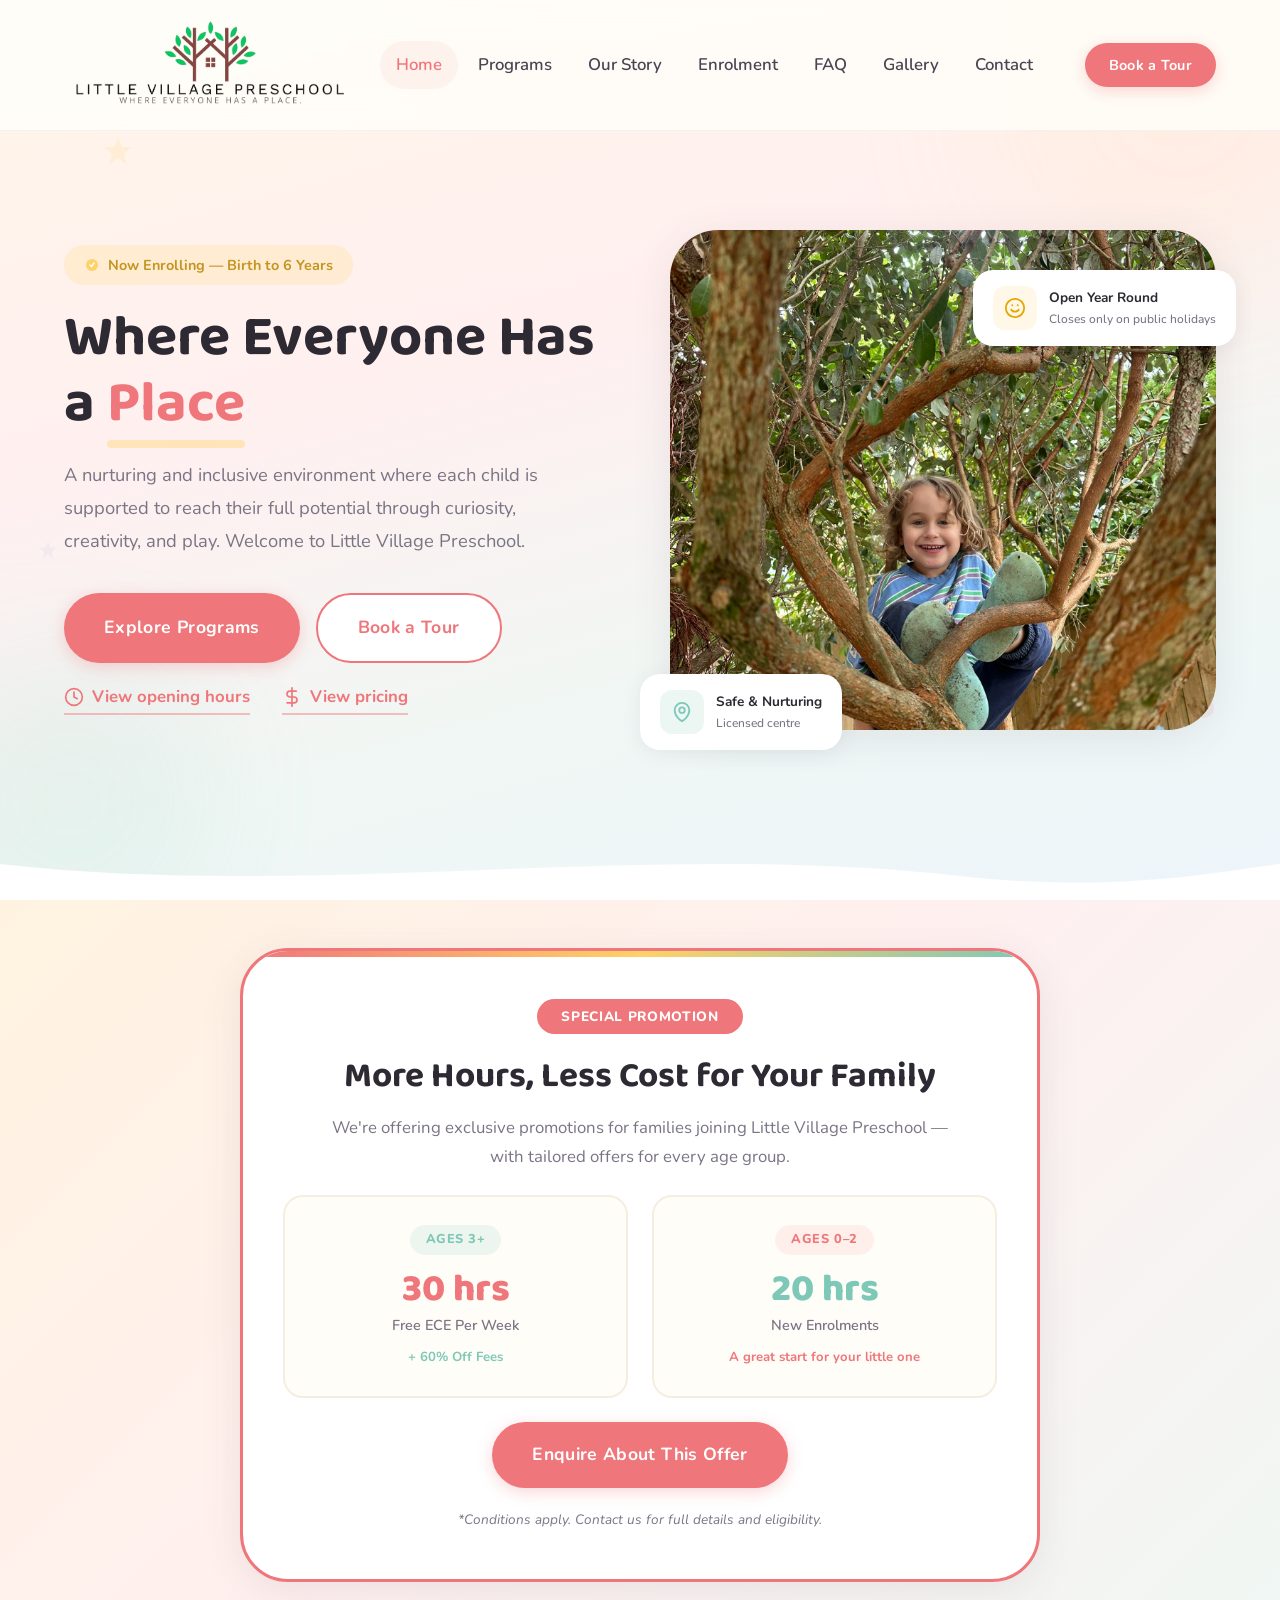
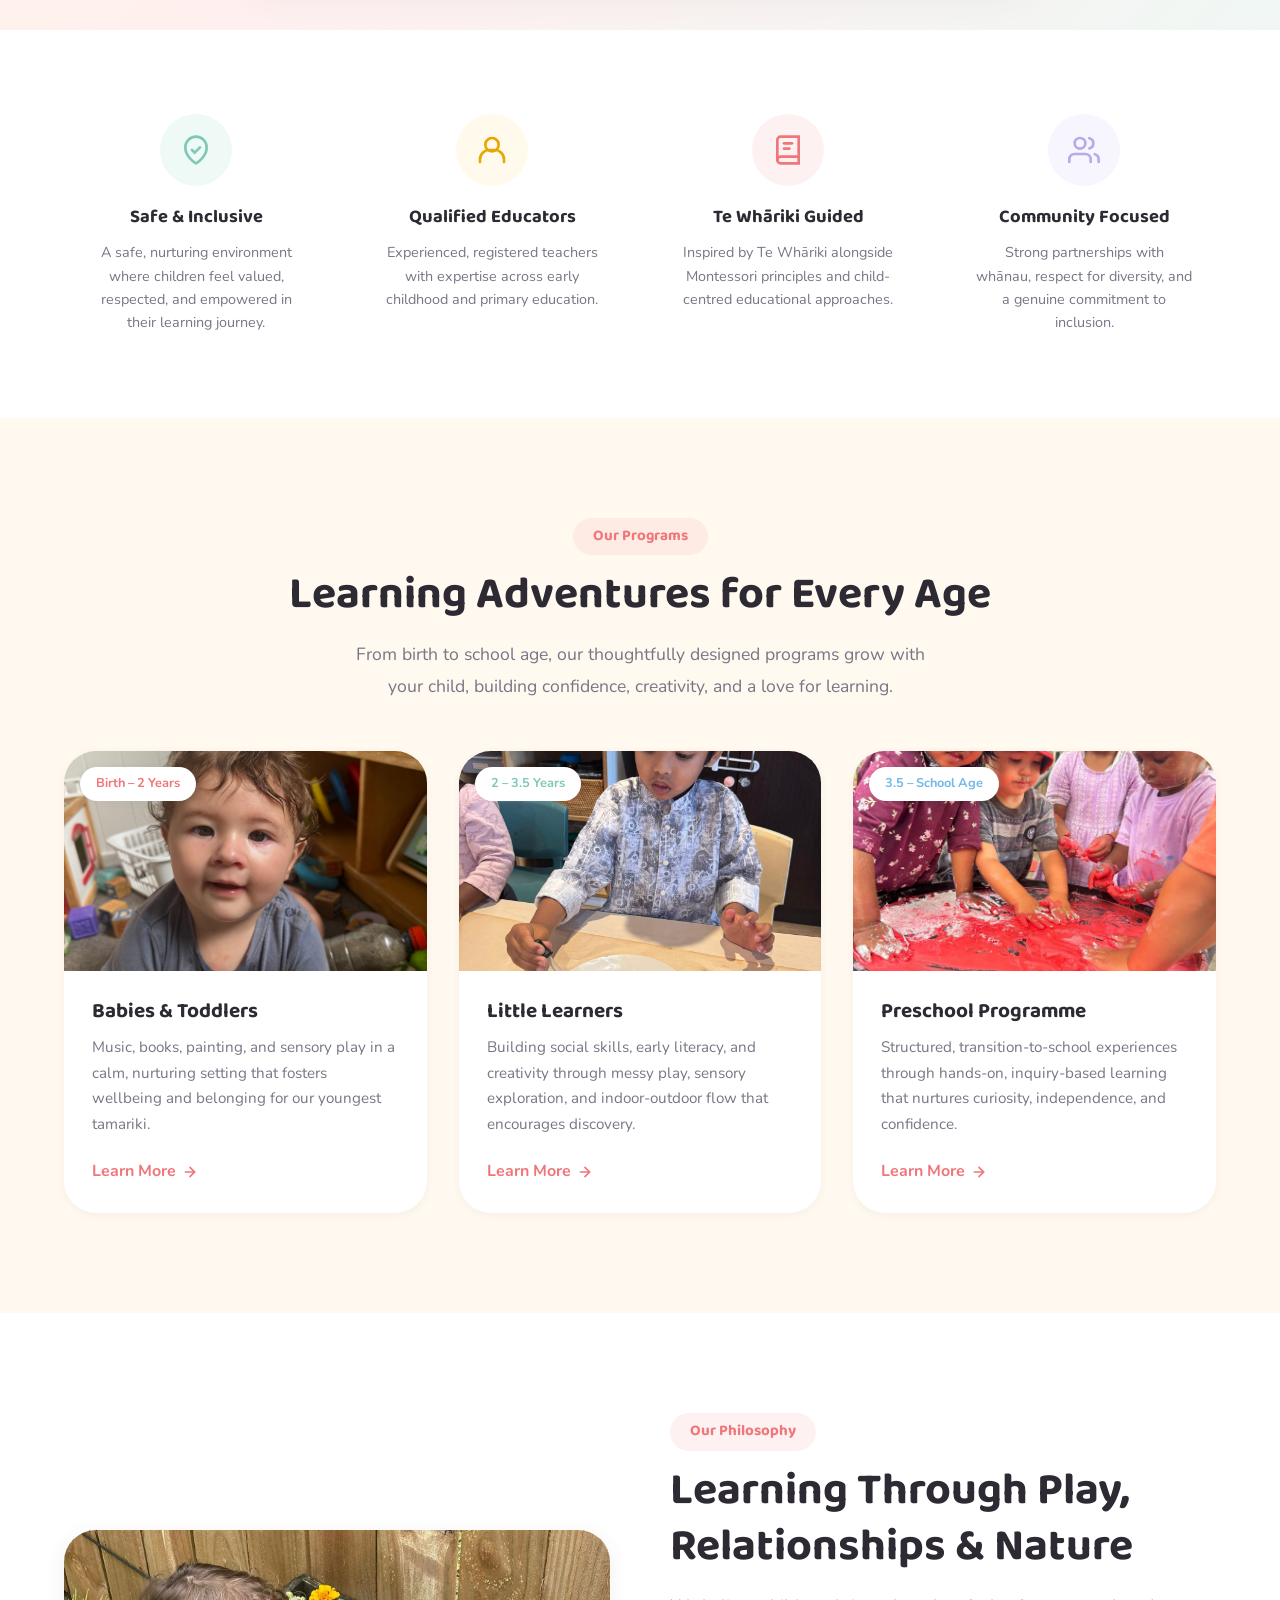
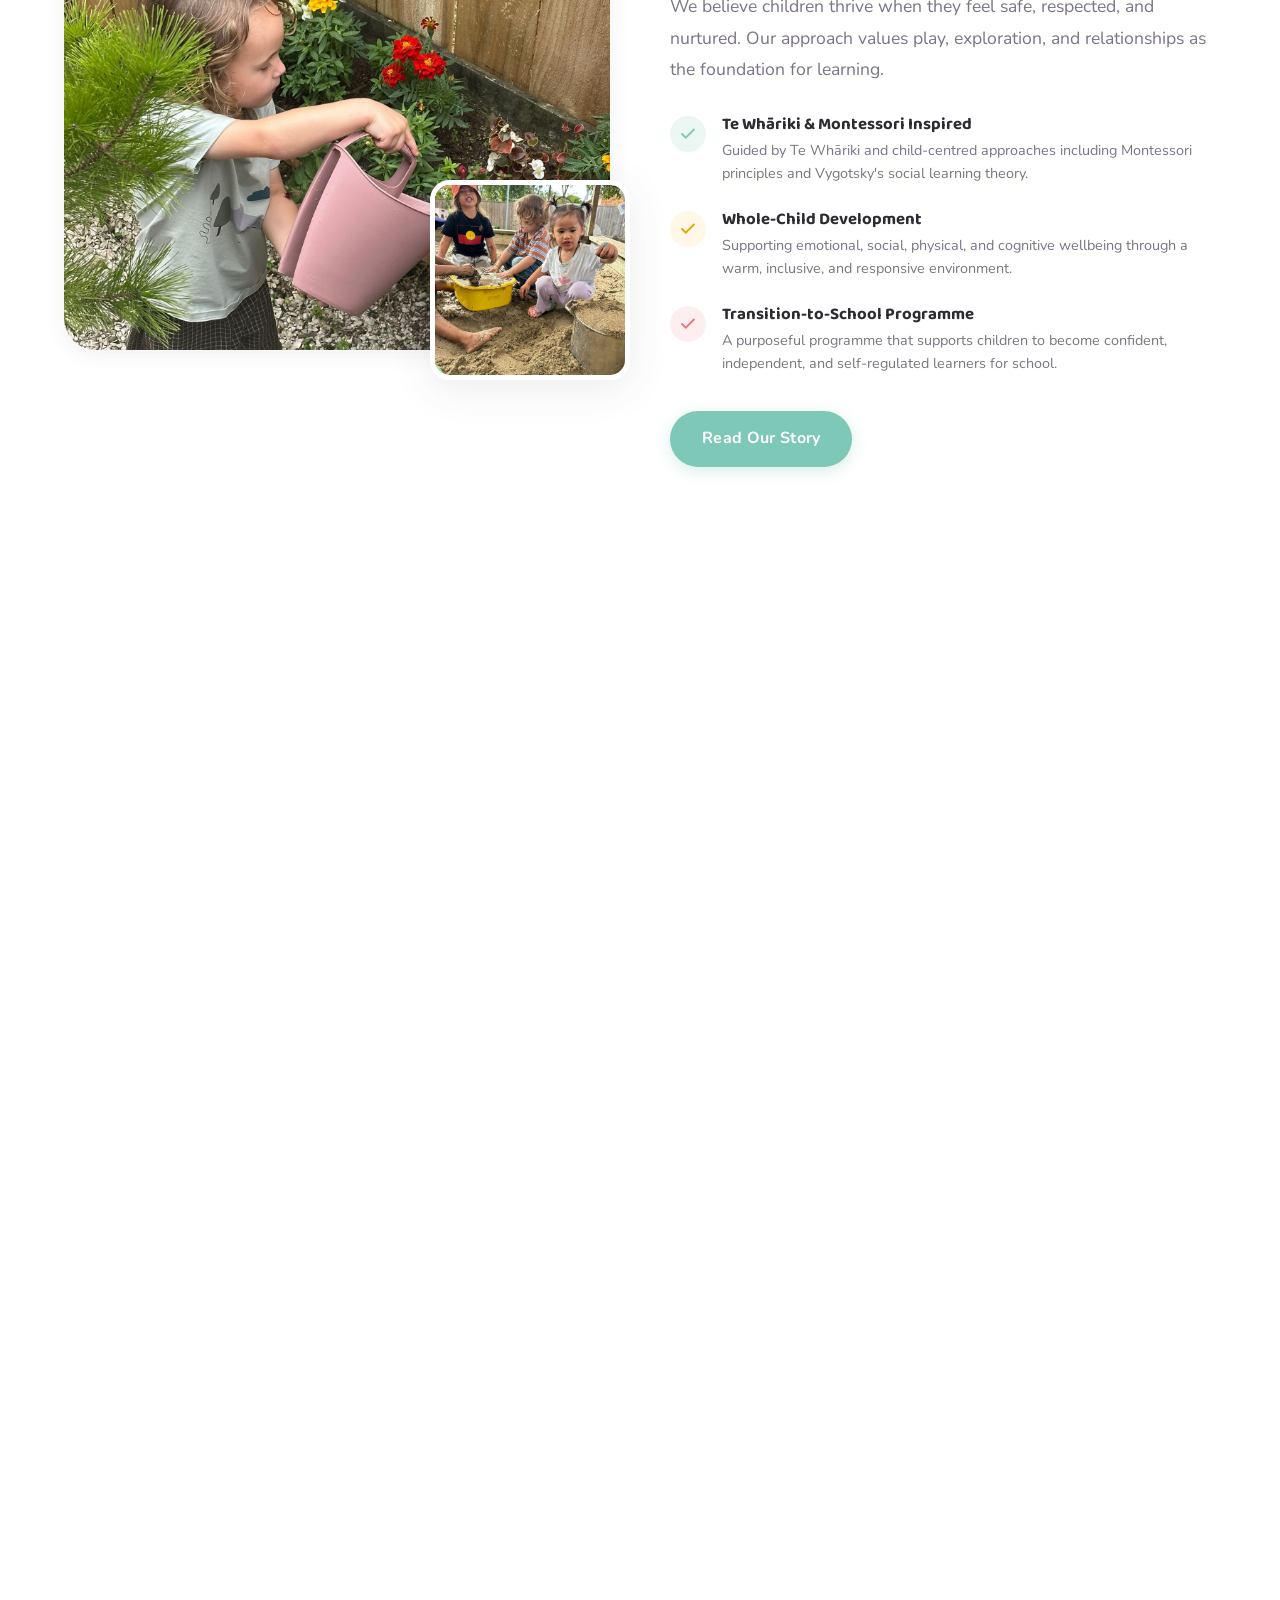
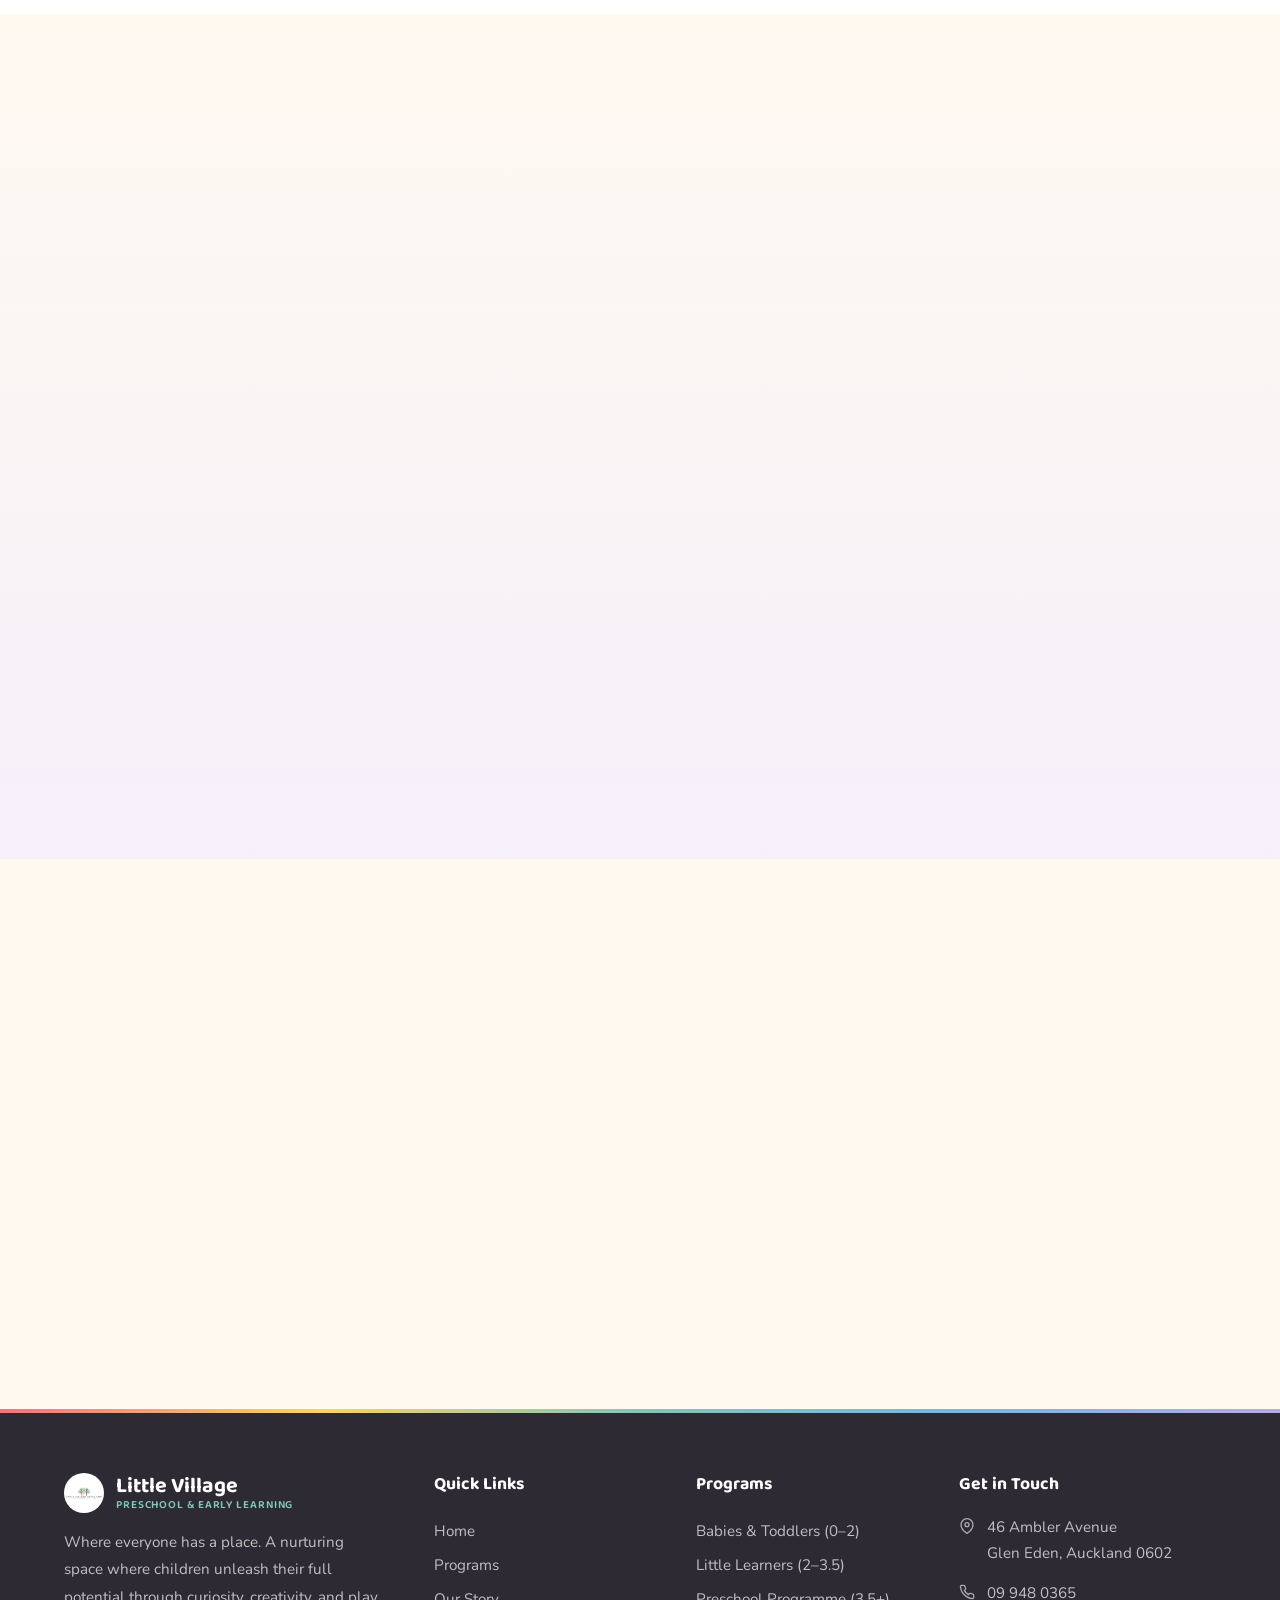
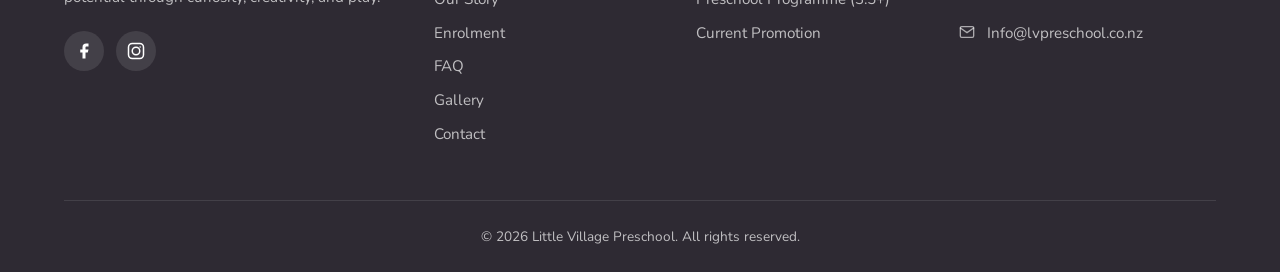
==== commit e62303ed: "offer wording adjustments" ====
--- a/index.html
+++ b/index.html
@@ -437,7 +437,7 @@
       <div class="promo-card fade-in">
         <div class="promo-badge">Special Promotion</div>
         <h2>More Hours, Less Cost for Your Family</h2>
-        <p style="color:var(--text-light);font-size:1.05rem;line-height:1.7;max-width:620px;margin:0 auto">We're offering exclusive promotions for families joining Little Village Preschool — with tailored offers for every age group. Hurry, this offer ends 30th April 2026!</p>
+        <p style="color:var(--text-light);font-size:1.05rem;line-height:1.7;max-width:620px;margin:0 auto">We're offering exclusive promotions for families joining Little Village Preschool — with tailored offers for every age group.</p>
         <div class="promo-offers">
           <div class="promo-offer">
             <div class="promo-offer-age" style="background:rgba(126,200,183,.15);color:var(--mint)">Ages 3+</div>
@@ -448,12 +448,12 @@
           <div class="promo-offer">
             <div class="promo-offer-age" style="background:rgba(239,118,122,.1);color:var(--coral)">Ages 0–2</div>
             <div class="promo-number" style="color:var(--mint)">20 hrs</div>
-            <div class="promo-label">Free for 3 Months</div>
+            <div class="promo-label">New Enrolments</div>
             <div class="promo-extra" style="color:var(--coral)">A great start for your little one</div>
           </div>
         </div>
         <a href="enrolment.html" class="btn btn-primary btn-lg">Enquire About This Offer</a>
-        <p class="promo-note">*Offer ends 30th April 2026. Conditions apply. Contact us for full details and eligibility.</p>
+        <p class="promo-note">*Conditions apply. Contact us for full details and eligibility.</p>
       </div>
     </div>
   </section>
@@ -506,7 +506,7 @@
       <div class="grid-3" data-stagger>
         <div class="card program-card fade-in">
           <div class="card-img-wrap">
-            <img class="card-img" src="assets/kid_watering_plant.jpeg" alt="Toddler exploring with toys">
+            <img class="card-img" src="assets/baby1.jpeg" alt="Toddler exploring with toys">
             <span class="age-badge" style="color:var(--coral)">Birth – 2 Years</span>
           </div>
           <div class="card-body">
@@ -552,7 +552,7 @@
             <img src="assets/kid_watering_plant.jpeg" alt="Child exploring nature at Little Village">
           </div>
           <div class="philosophy-img-2 animate-float-slow">
-            <img src="assets/kid_in_tree.jpeg" alt="Child climbing a tree">
+            <img src="assets/playing_in_sand.jpeg" alt="Child climbing a tree">
           </div>
         </div>
 
@@ -638,7 +638,7 @@
           <a href="programs.html" class="btn btn-sunshine" style="margin-top:16px">See Full Daily Schedule</a>
         </div>
         <div class="fade-in">
-          <img src="assets/kid_painting.jpeg" alt="Child painting at Little Village Preschool" style="width:100%;height:480px;object-fit:cover;border-radius:var(--radius-lg);box-shadow:var(--shadow-md)">
+          <img src="assets/bubbles.jpeg" alt="Child painting at Little Village Preschool" style="width:100%;height:480px;object-fit:cover;border-radius:var(--radius-lg);box-shadow:var(--shadow-md)">
         </div>
       </div>
     </div>
--- a/styles.css
+++ b/styles.css
@@ -316,7 +316,8 @@
   .nav-inner {
     justify-content: center;
   }
-  .nav-logo {
+  /* Scope to navbar only — footer also uses .nav-logo and must stay in normal flow */
+  .nav-inner .nav-logo {
     position: absolute;
     left: 50%;
     transform: translateX(-50%);
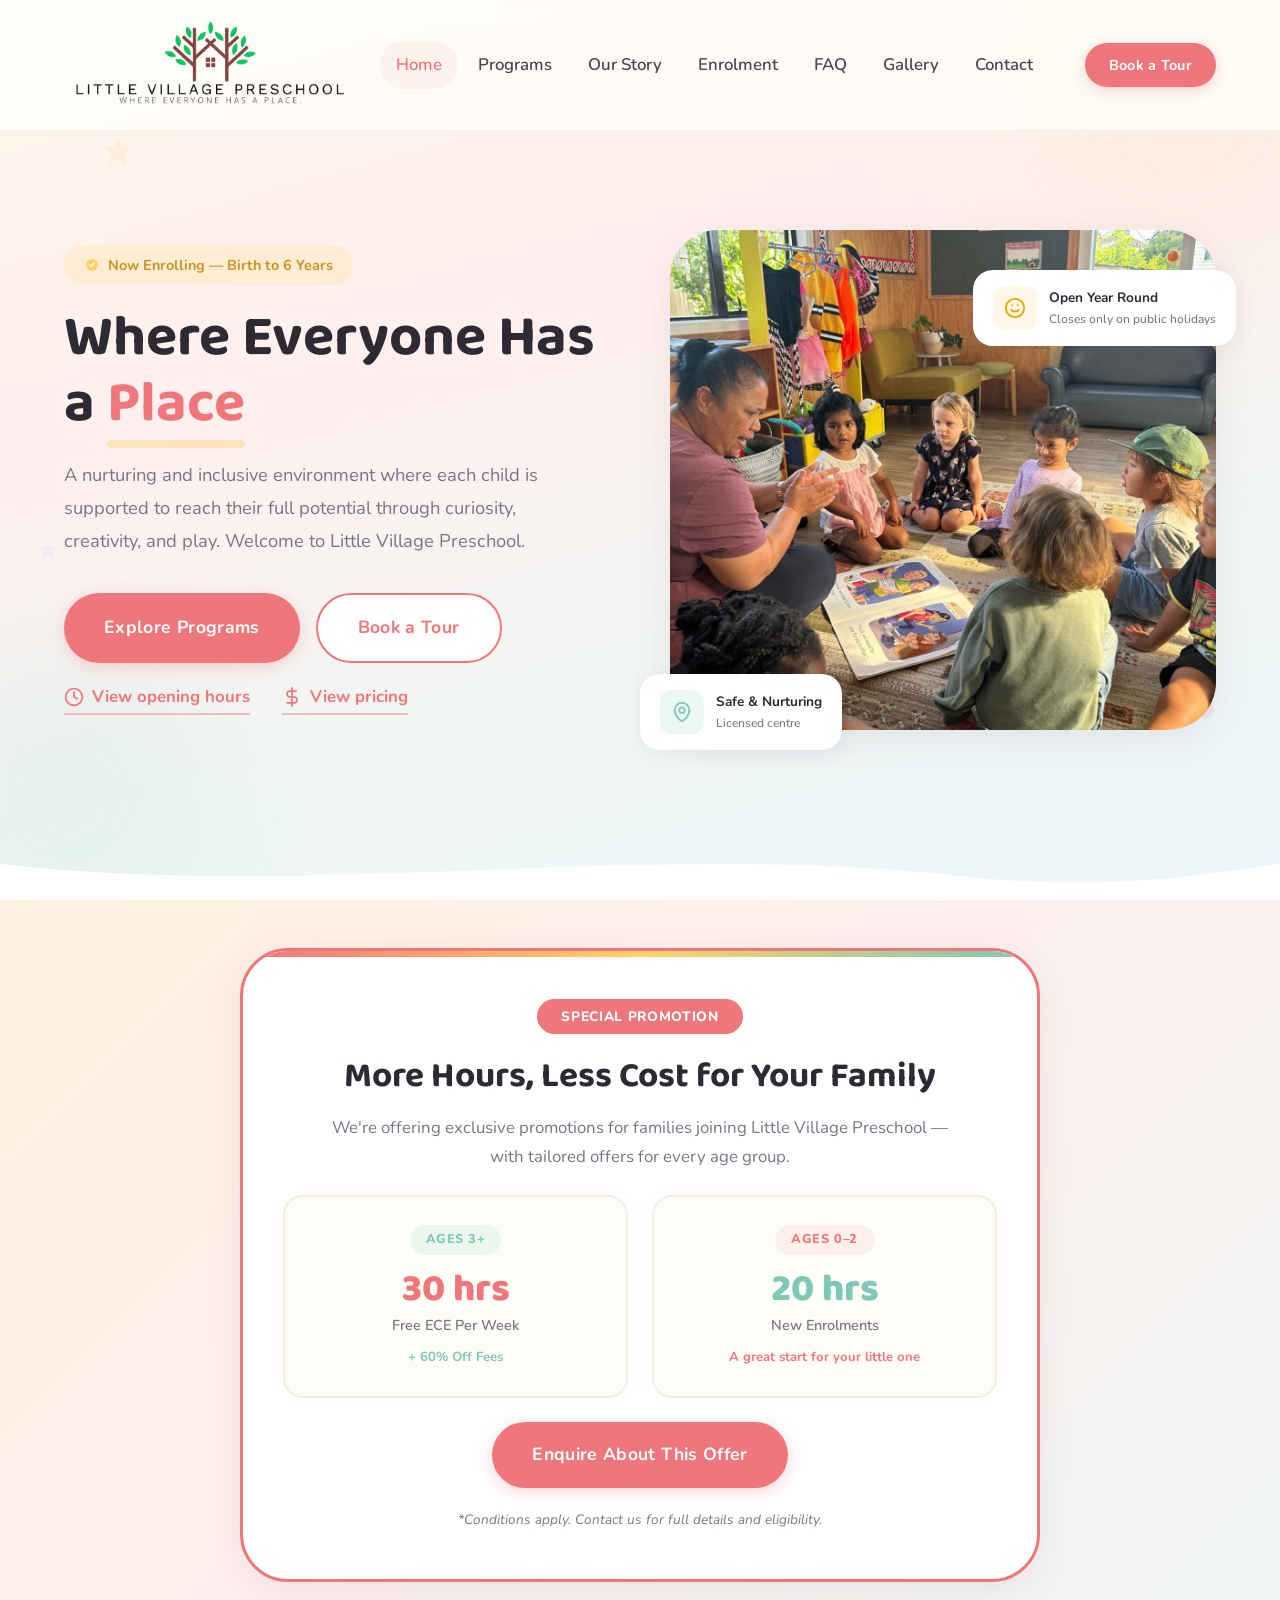
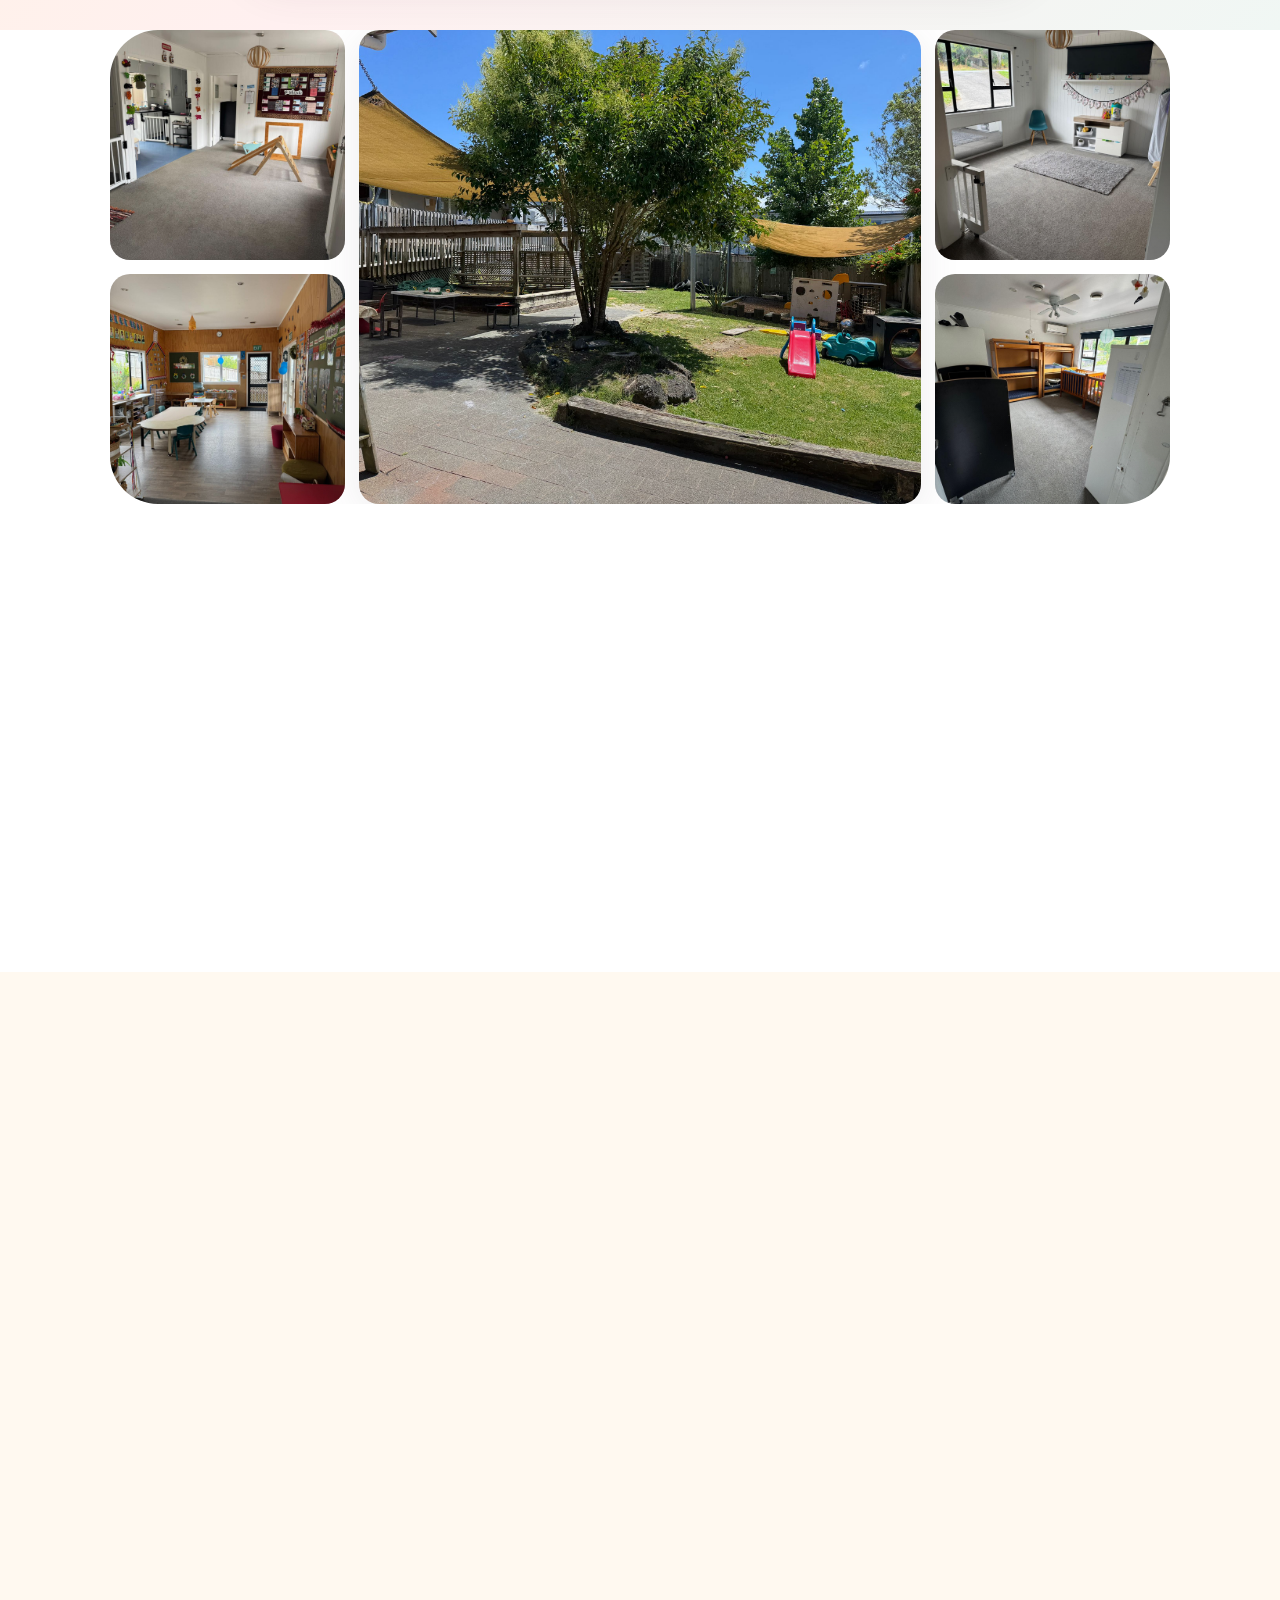
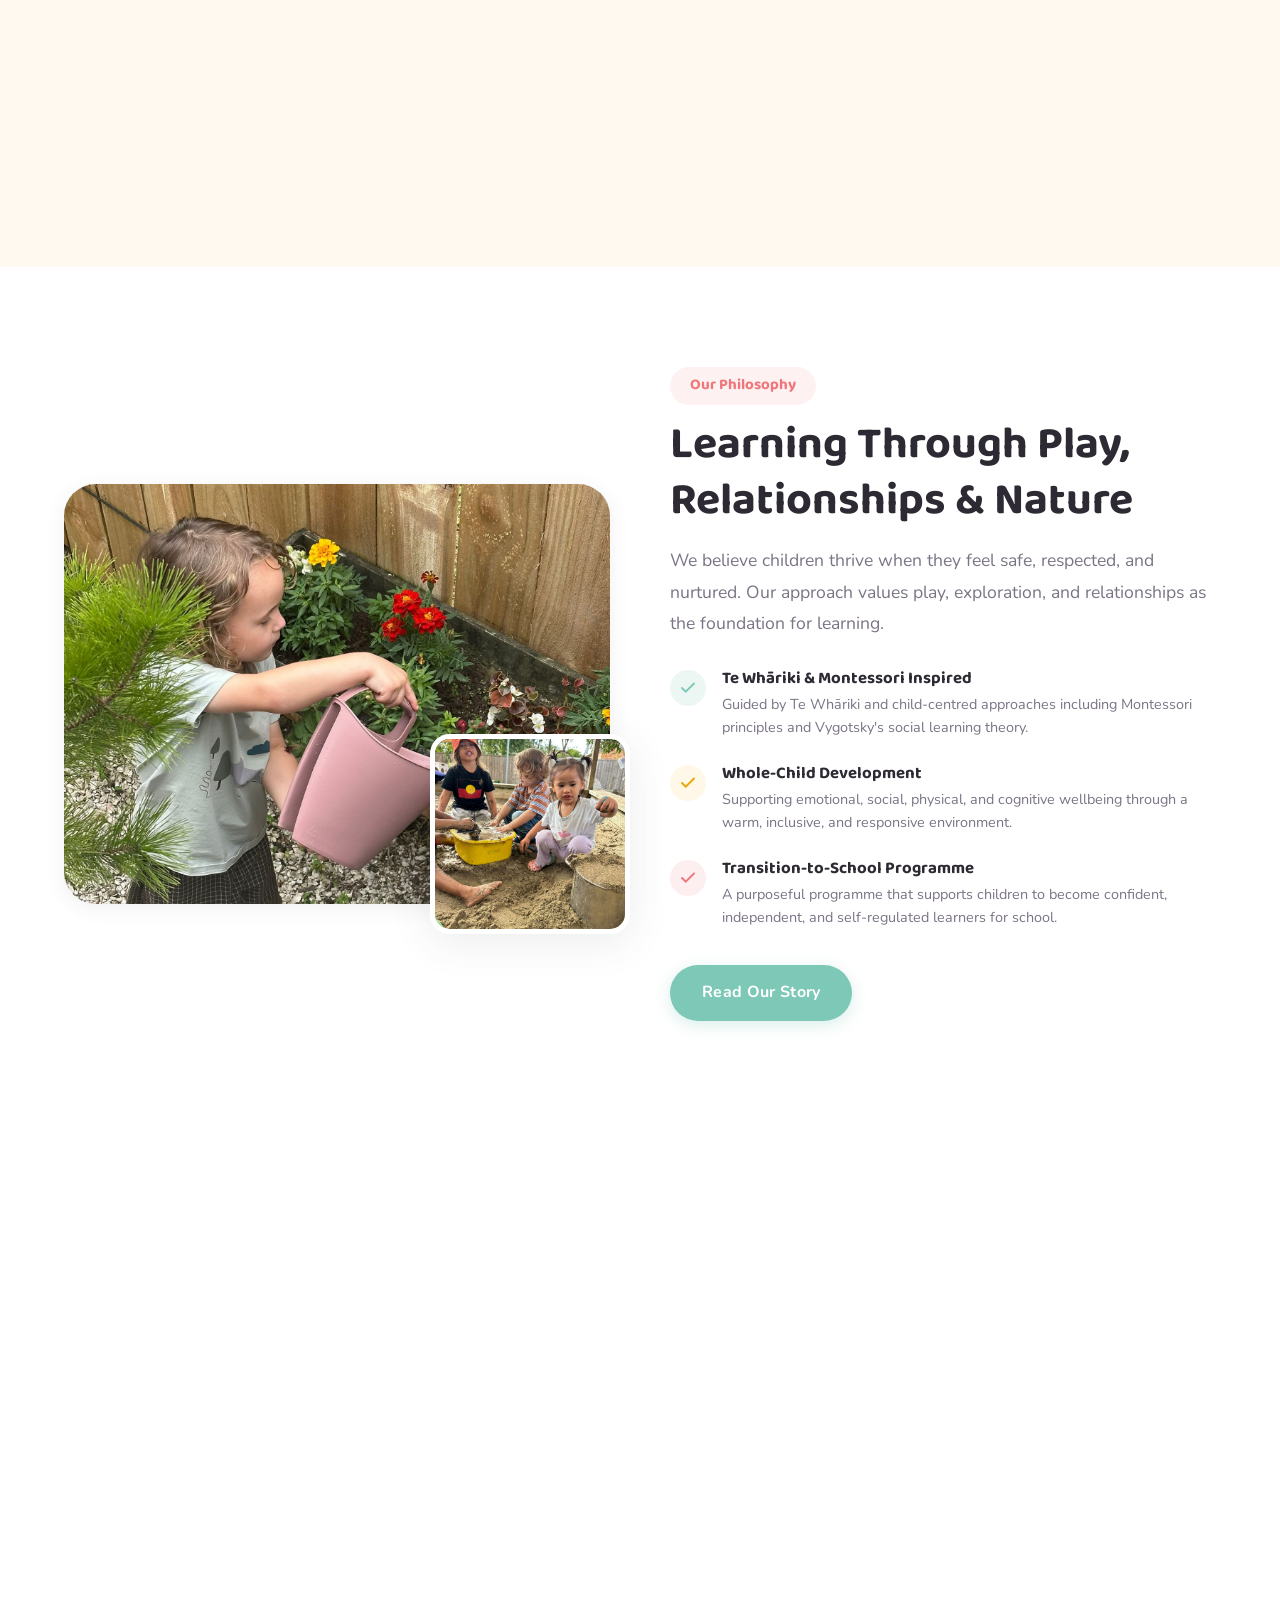
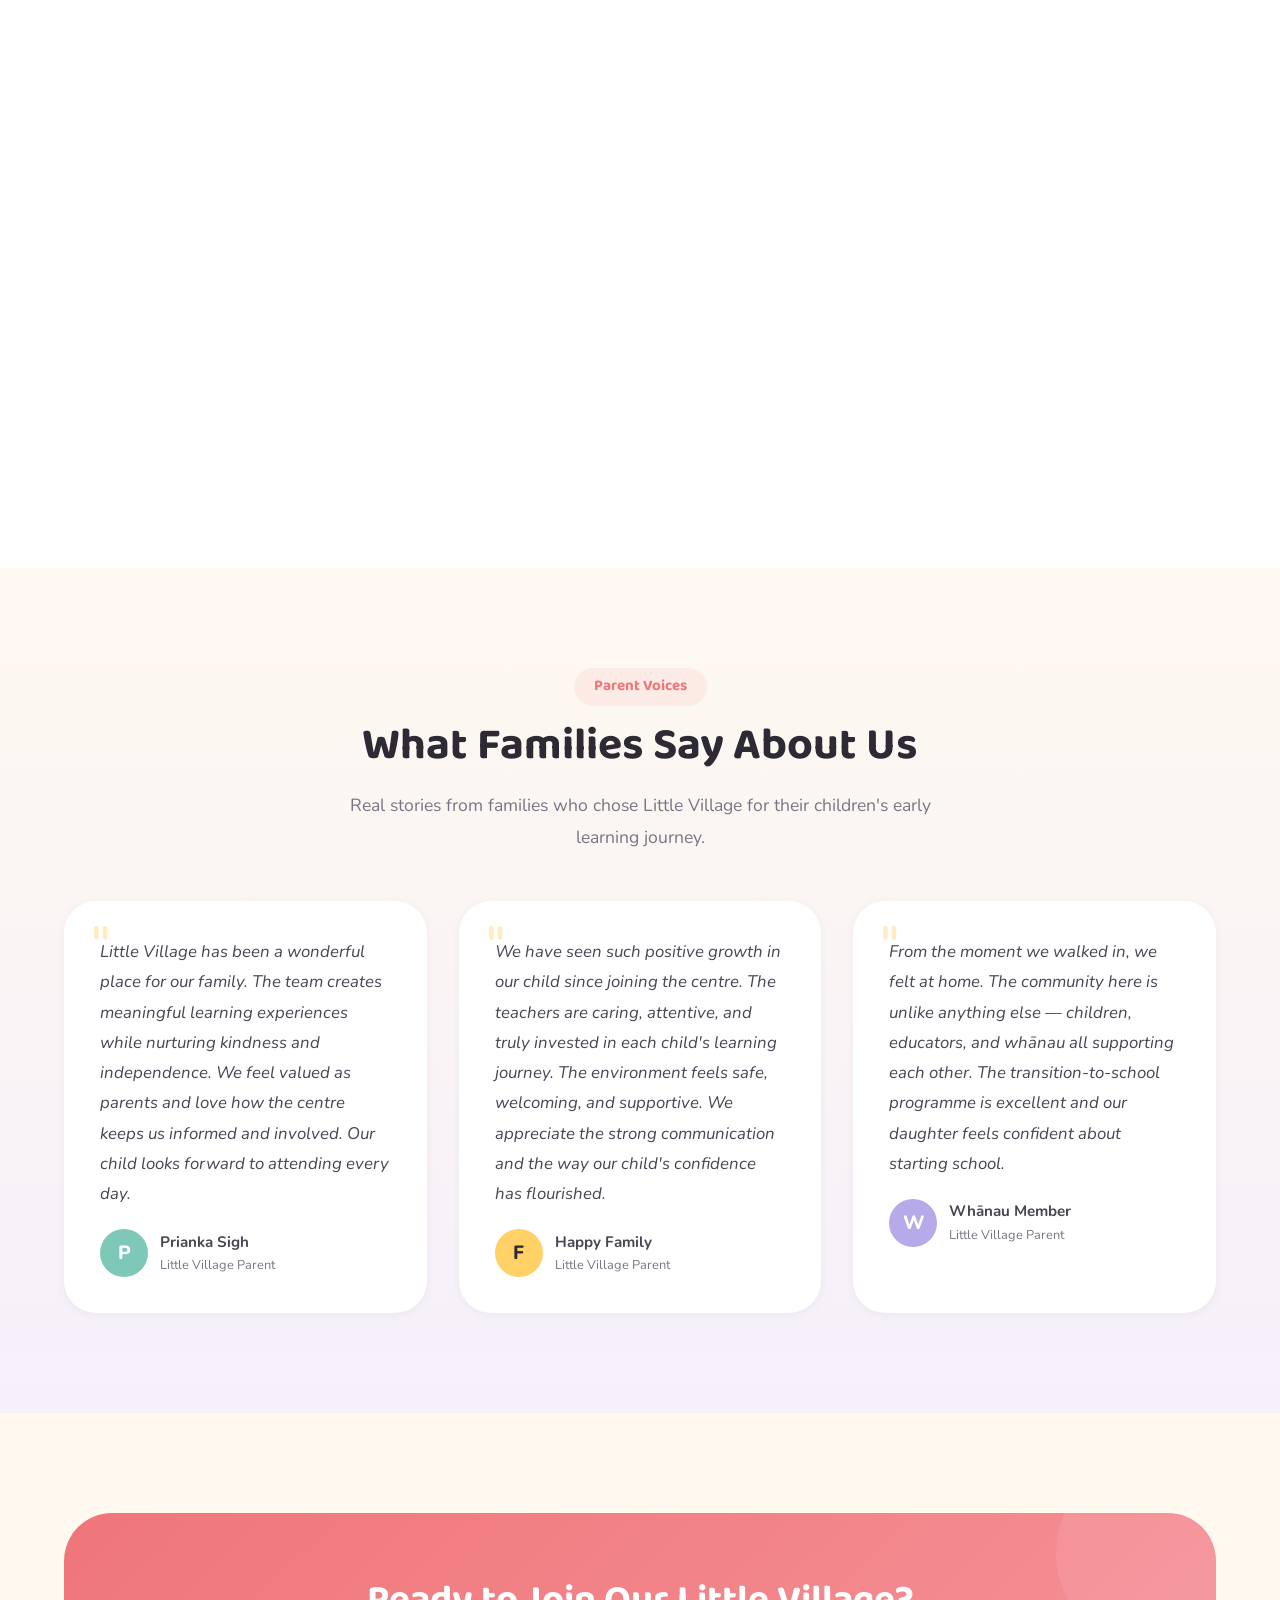
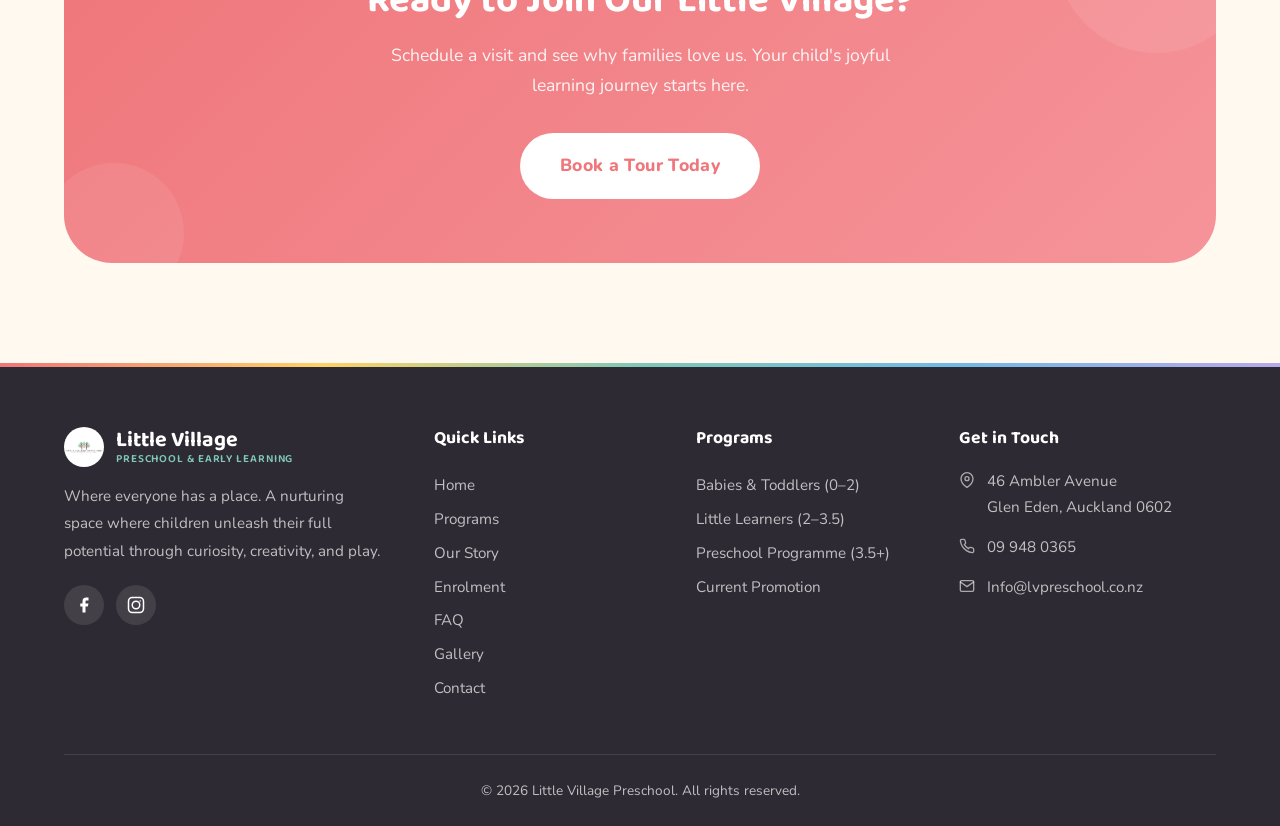
==== commit 8326e3da: "removing and adding pictures" ====
--- a/index.html
+++ b/index.html
@@ -217,6 +217,97 @@
       .hero-float-card.card-2 { right: 10px; }
     }
 
+    /* ===== Center Gallery Bento Grid ===== */
+    .center-gallery {
+      padding: 0 0 80px;
+      background: var(--white);
+      overflow: hidden;
+    }
+
+    .center-gallery-inner {
+      max-width: 1100px;
+      margin: 0 auto;
+      padding: 0 20px;
+    }
+
+    .bento-grid {
+      display: grid;
+      grid-template-columns: 1fr 2.4fr 1fr;
+      grid-template-rows: 230px 230px;
+      gap: 14px;
+      border-radius: var(--radius-xl);
+      overflow: hidden;
+    }
+
+    .bento-grid .bento-item {
+      position: relative;
+      overflow: hidden;
+      border-radius: var(--radius-md);
+    }
+
+    .bento-grid .bento-item img {
+      width: 100%;
+      height: 100%;
+      object-fit: cover;
+      transition: transform .5s ease, filter .5s ease;
+    }
+
+    .bento-grid .bento-item:hover img {
+      transform: scale(1.06);
+    }
+
+    .bento-grid .bento-item::after {
+      content: '';
+      position: absolute;
+      inset: 0;
+      background: linear-gradient(180deg, transparent 50%, rgba(0,0,0,.18) 100%);
+      pointer-events: none;
+      transition: opacity .4s ease;
+    }
+
+    .bento-grid .bento-item:hover::after {
+      opacity: 0;
+    }
+
+    .bento-main {
+      grid-column: 2;
+      grid-row: 1 / 3;
+      border-radius: var(--radius-lg);
+      box-shadow: var(--shadow-lg);
+    }
+
+    @media (max-width: 900px) {
+      .bento-grid {
+        grid-template-columns: 1fr 1fr;
+        grid-template-rows: auto;
+        gap: 12px;
+      }
+      .bento-main {
+        order: -1;
+        grid-column: 1 / -1;
+        height: 340px;
+      }
+      .bento-grid .bento-item:not(.bento-main) {
+        height: 160px;
+      }
+    }
+
+    @media (max-width: 500px) {
+      .bento-grid {
+        grid-template-columns: 1fr 1fr;
+        grid-template-rows: auto;
+        gap: 10px;
+      }
+      .bento-main {
+        order: -1;
+        grid-column: 1 / -1;
+        height: 300px;
+      }
+      .bento-grid .bento-item:not(.bento-main) {
+        height: 130px;
+      }
+    }
+
     .trust-strip { padding: 60px 0; background: var(--white); }
     .trust-grid { display: grid; grid-template-columns: repeat(4, 1fr); gap: 32px; }
     .trust-item { text-align: center; padding: 24px; }
@@ -398,7 +489,7 @@
 
         <div class="hero-image-wrapper">
           <div class="hero-image-main">
-            <img src="assets/kid_in_tree.jpeg" alt="Child exploring nature at Little Village Preschool">
+            <img src="assets/hero.jpeg" alt="Child exploring nature at Little Village Preschool">
           </div>
 
           <div class="hero-float-card card-1">
@@ -454,6 +545,29 @@
         </div>
         <a href="enrolment.html" class="btn btn-primary btn-lg">Enquire About This Offer</a>
         <p class="promo-note">*Conditions apply. Contact us for full details and eligibility.</p>
+      </div>
+    </div>
+  </section>
+
+  <!-- ===== CENTER GALLERY ===== -->
+  <section class="center-gallery">
+    <div class="center-gallery-inner">
+      <div class="bento-grid fade-in">
+        <div class="bento-item">
+          <img src="assets/center-1.jpeg" alt="Little Village centre life">
+        </div>
+        <div class="bento-item bento-main">
+          <img src="assets/centter-main.jpeg" alt="Little Village Preschool centre">
+        </div>
+        <div class="bento-item">
+          <img src="assets/center-2.jpeg" alt="Children learning at Little Village">
+        </div>
+        <div class="bento-item">
+          <img src="assets/center-3.jpeg" alt="Activities at Little Village">
+        </div>
+        <div class="bento-item">
+          <img src="assets/center-4.jpeg" alt="Our centre environment">
+        </div>
       </div>
     </div>
   </section>
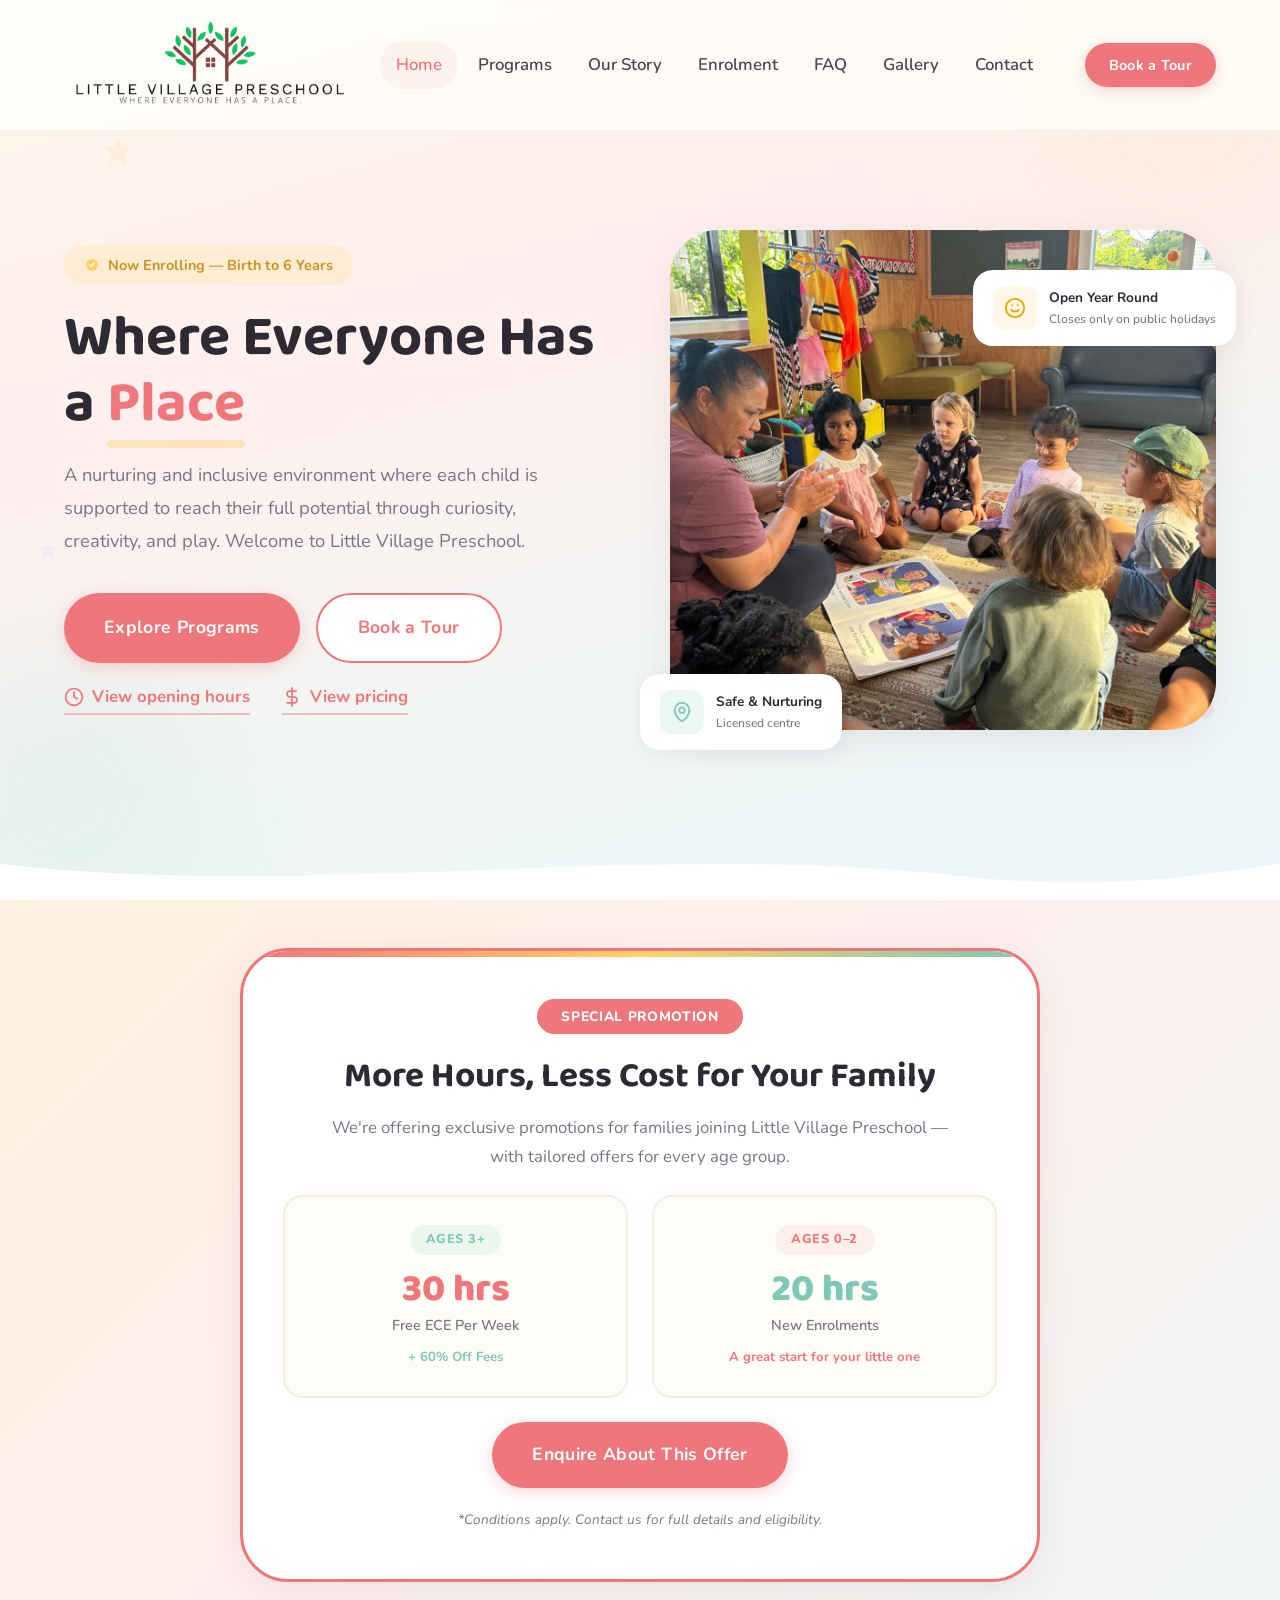
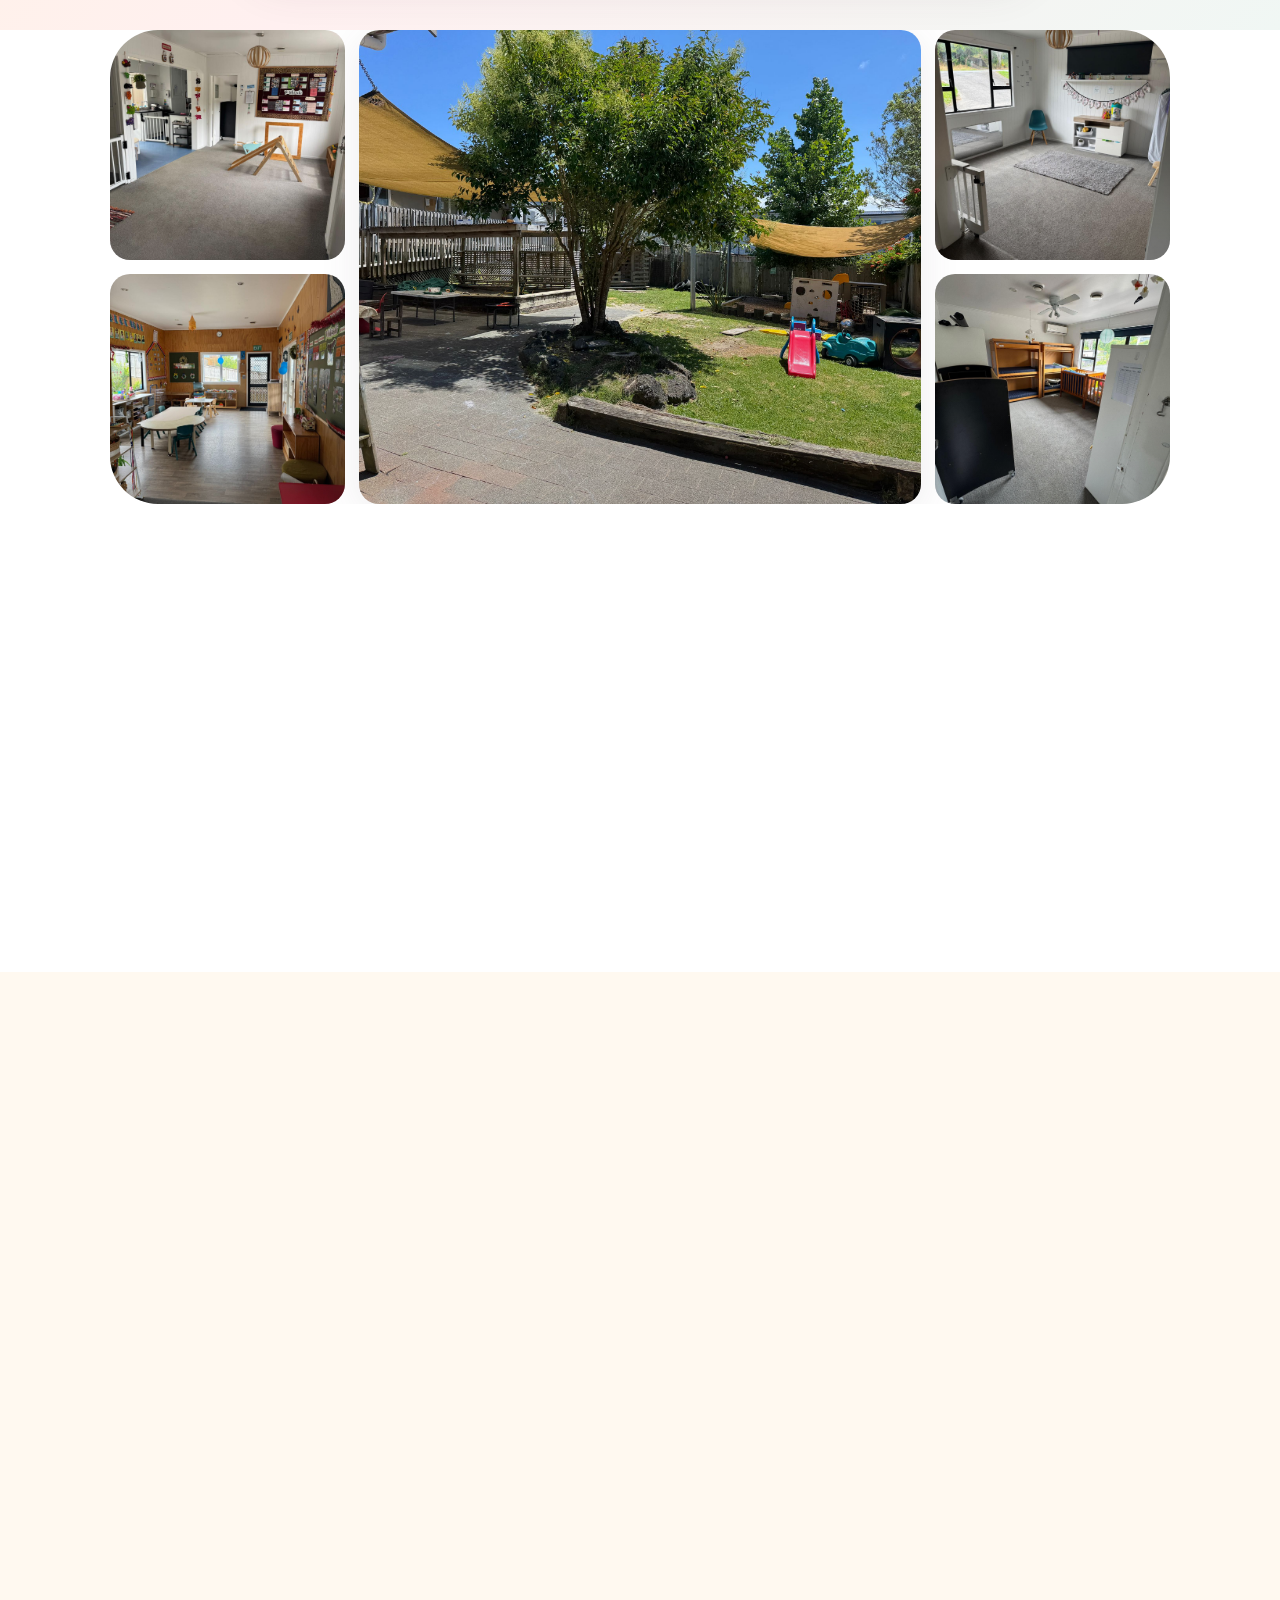
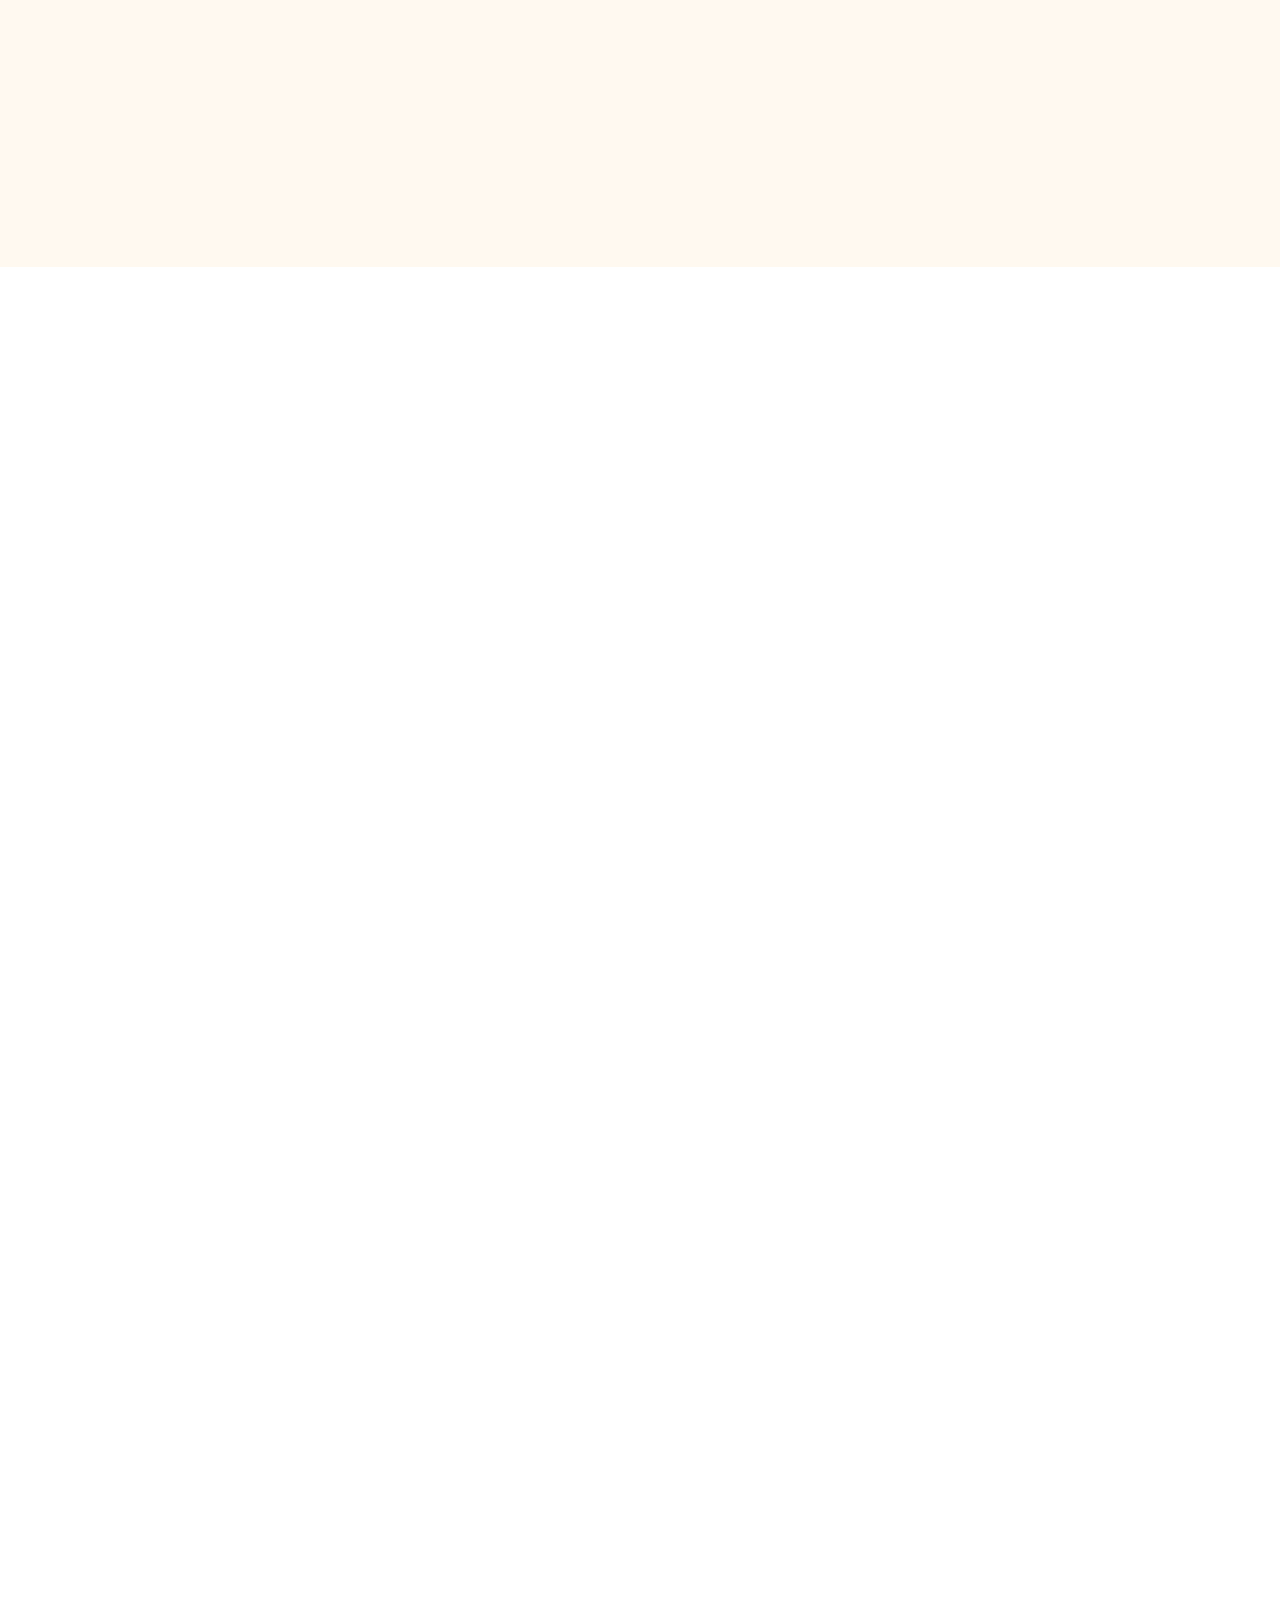
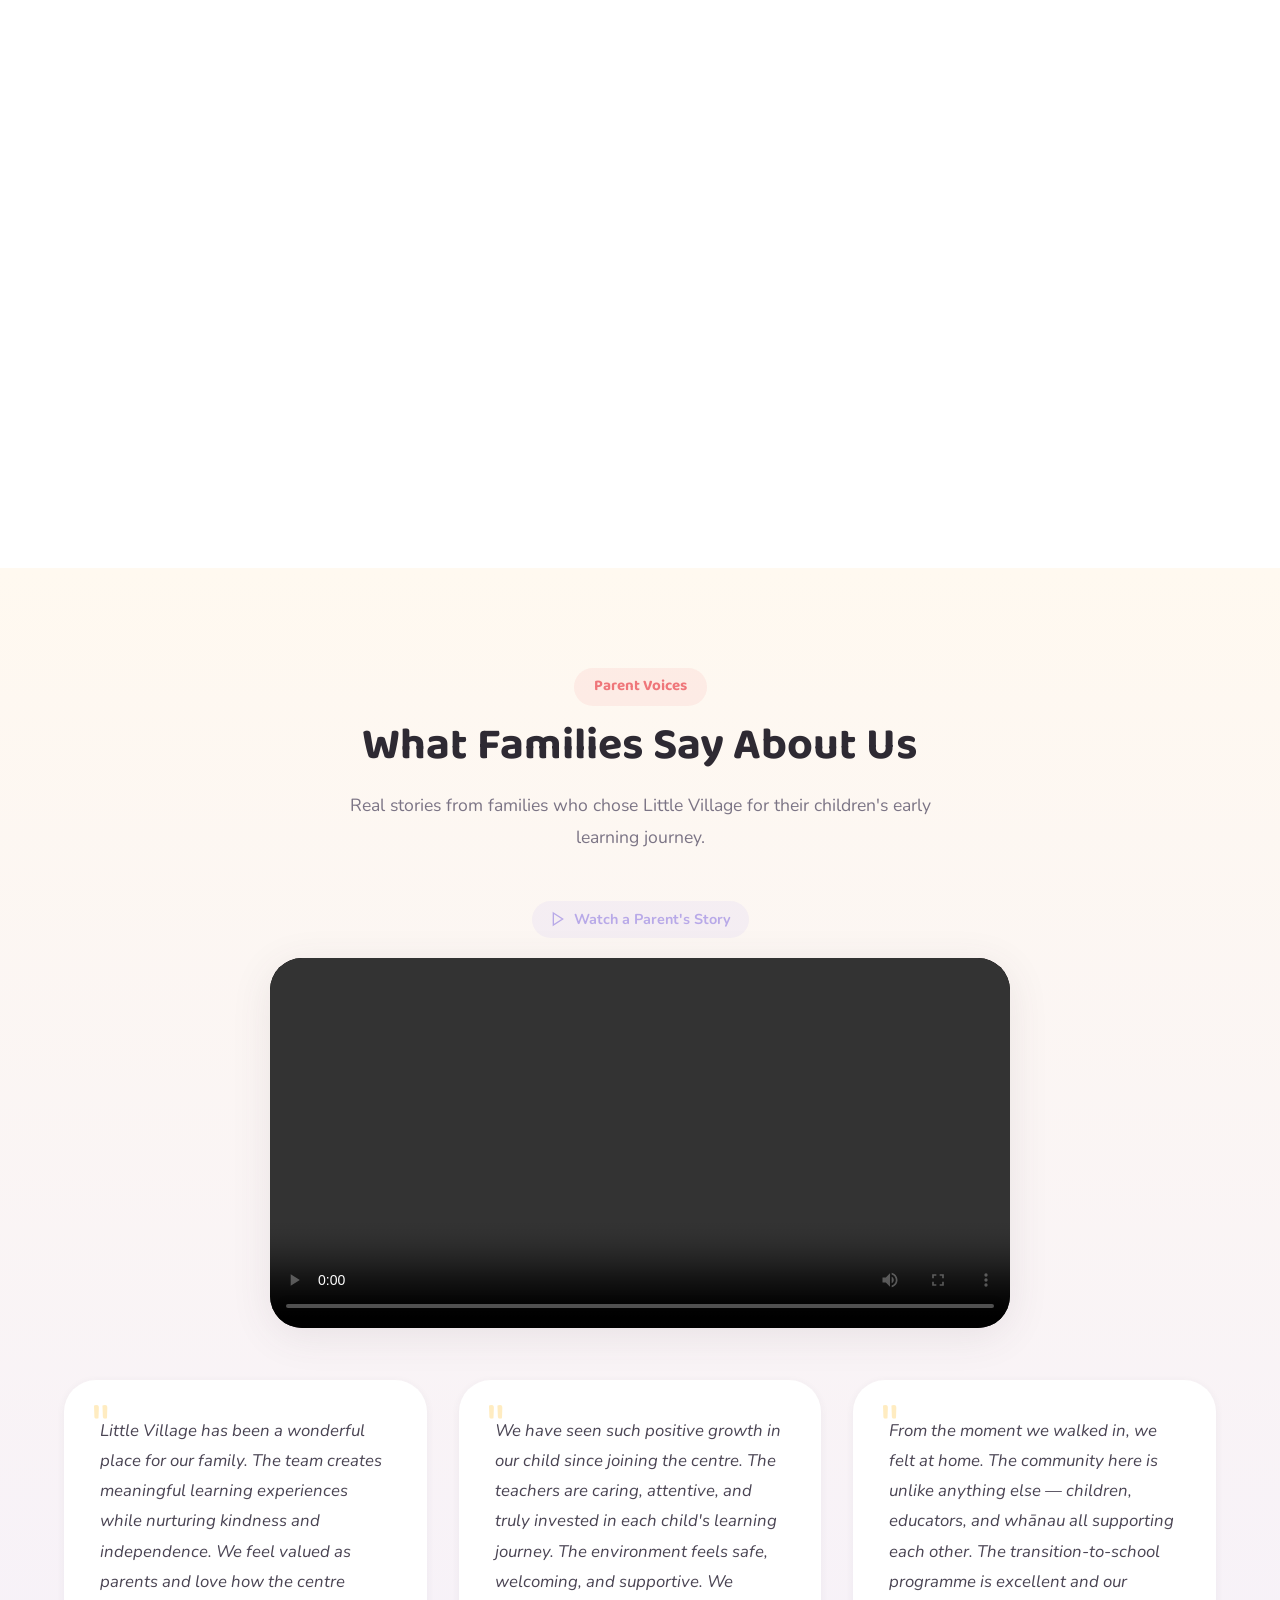
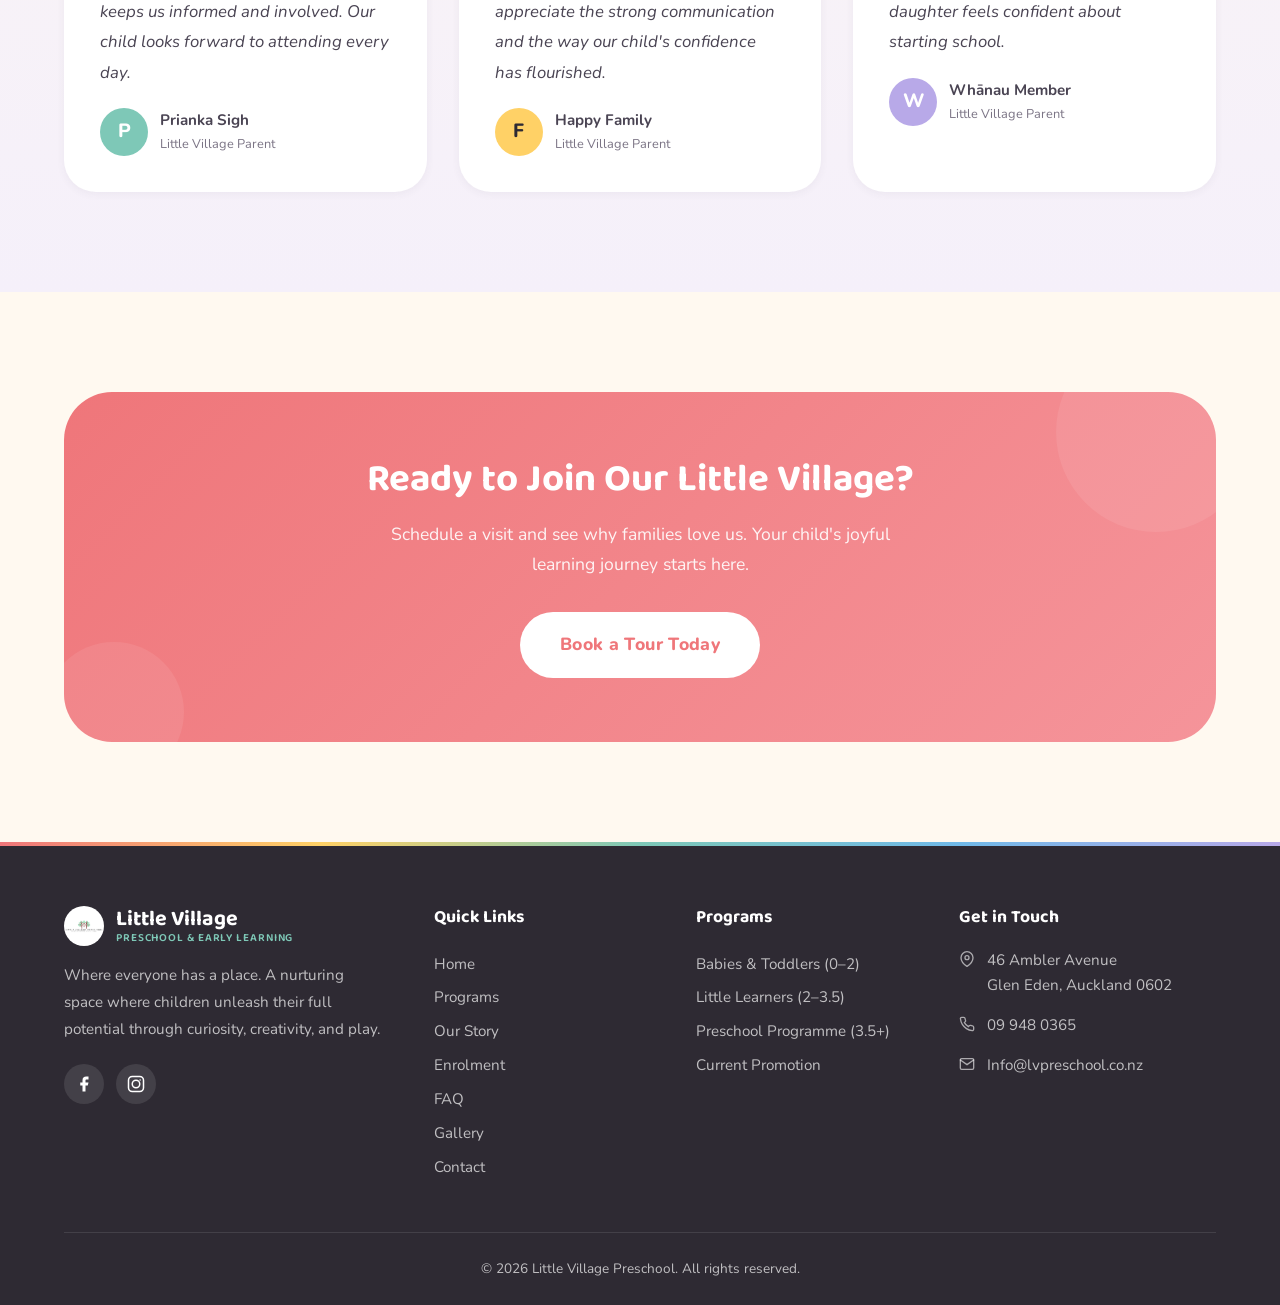
==== commit 2a5c4af0: "video added" ====
--- a/index.html
+++ b/index.html
@@ -373,6 +373,40 @@
 
     .testimonials-section {
       background: linear-gradient(180deg, var(--cream) 0%, #F5F0FA 100%);
+    }
+
+    .video-testimonial {
+      border-radius: var(--radius-lg);
+      overflow: hidden;
+      box-shadow: var(--shadow-lg);
+      position: relative;
+      background: #000;
+    }
+
+    .video-testimonial video {
+      display: block;
+      width: 100%;
+      border-radius: var(--radius-lg);
+    }
+
+    .video-testimonial-label {
+      display: flex;
+      align-items: center;
+      justify-content: center;
+      gap: 10px;
+      margin-bottom: 20px;
+    }
+
+    .video-testimonial-label span {
+      display: inline-flex;
+      align-items: center;
+      gap: 8px;
+      font-weight: 700;
+      font-size: .9rem;
+      color: var(--lavender);
+      background: rgba(184,169,232,.12);
+      padding: 6px 18px;
+      border-radius: var(--radius-full);
     }
 
     .stats { background: var(--white); }
@@ -791,6 +825,21 @@
         <p class="section-subtitle mx-auto">Real stories from families who chose Little Village for their children's early learning journey.</p>
       </div>
 
+      <div class="fade-in" style="max-width:740px;margin:0 auto 52px">
+        <div class="video-testimonial-label">
+          <span>
+            <svg width="16" height="16" viewBox="0 0 24 24" fill="none" stroke="currentColor" stroke-width="2" stroke-linecap="round"><polygon points="5 3 19 12 5 21 5 3"/></svg>
+            Watch a Parent's Story
+          </span>
+        </div>
+        <div class="video-testimonial">
+          <video controls preload="metadata">
+            <source src="assets/video-testimonial.mp4" type="video/mp4">
+            Your browser does not support the video tag.
+          </video>
+        </div>
+      </div>
+
       <div class="grid-3" data-stagger>
         <div class="testimonial-card fade-in">
           <div class="quote-mark">"</div>
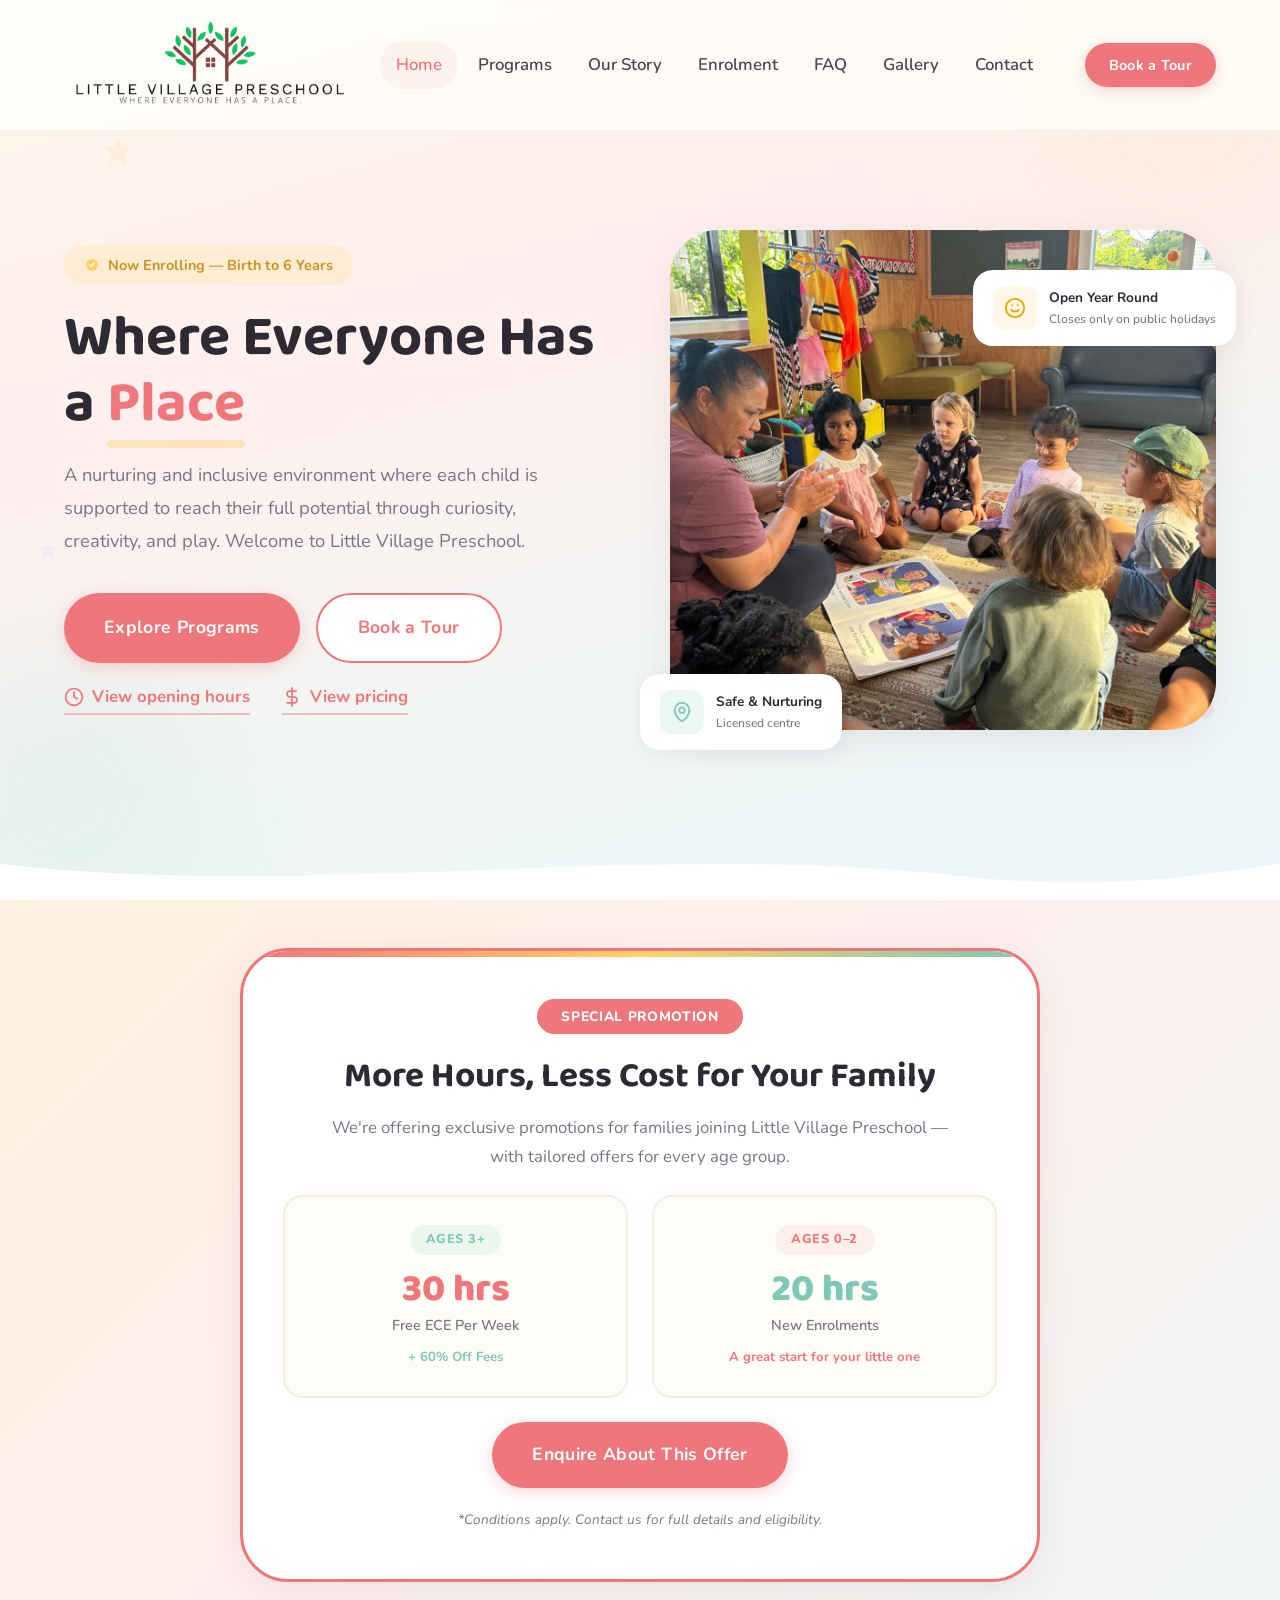
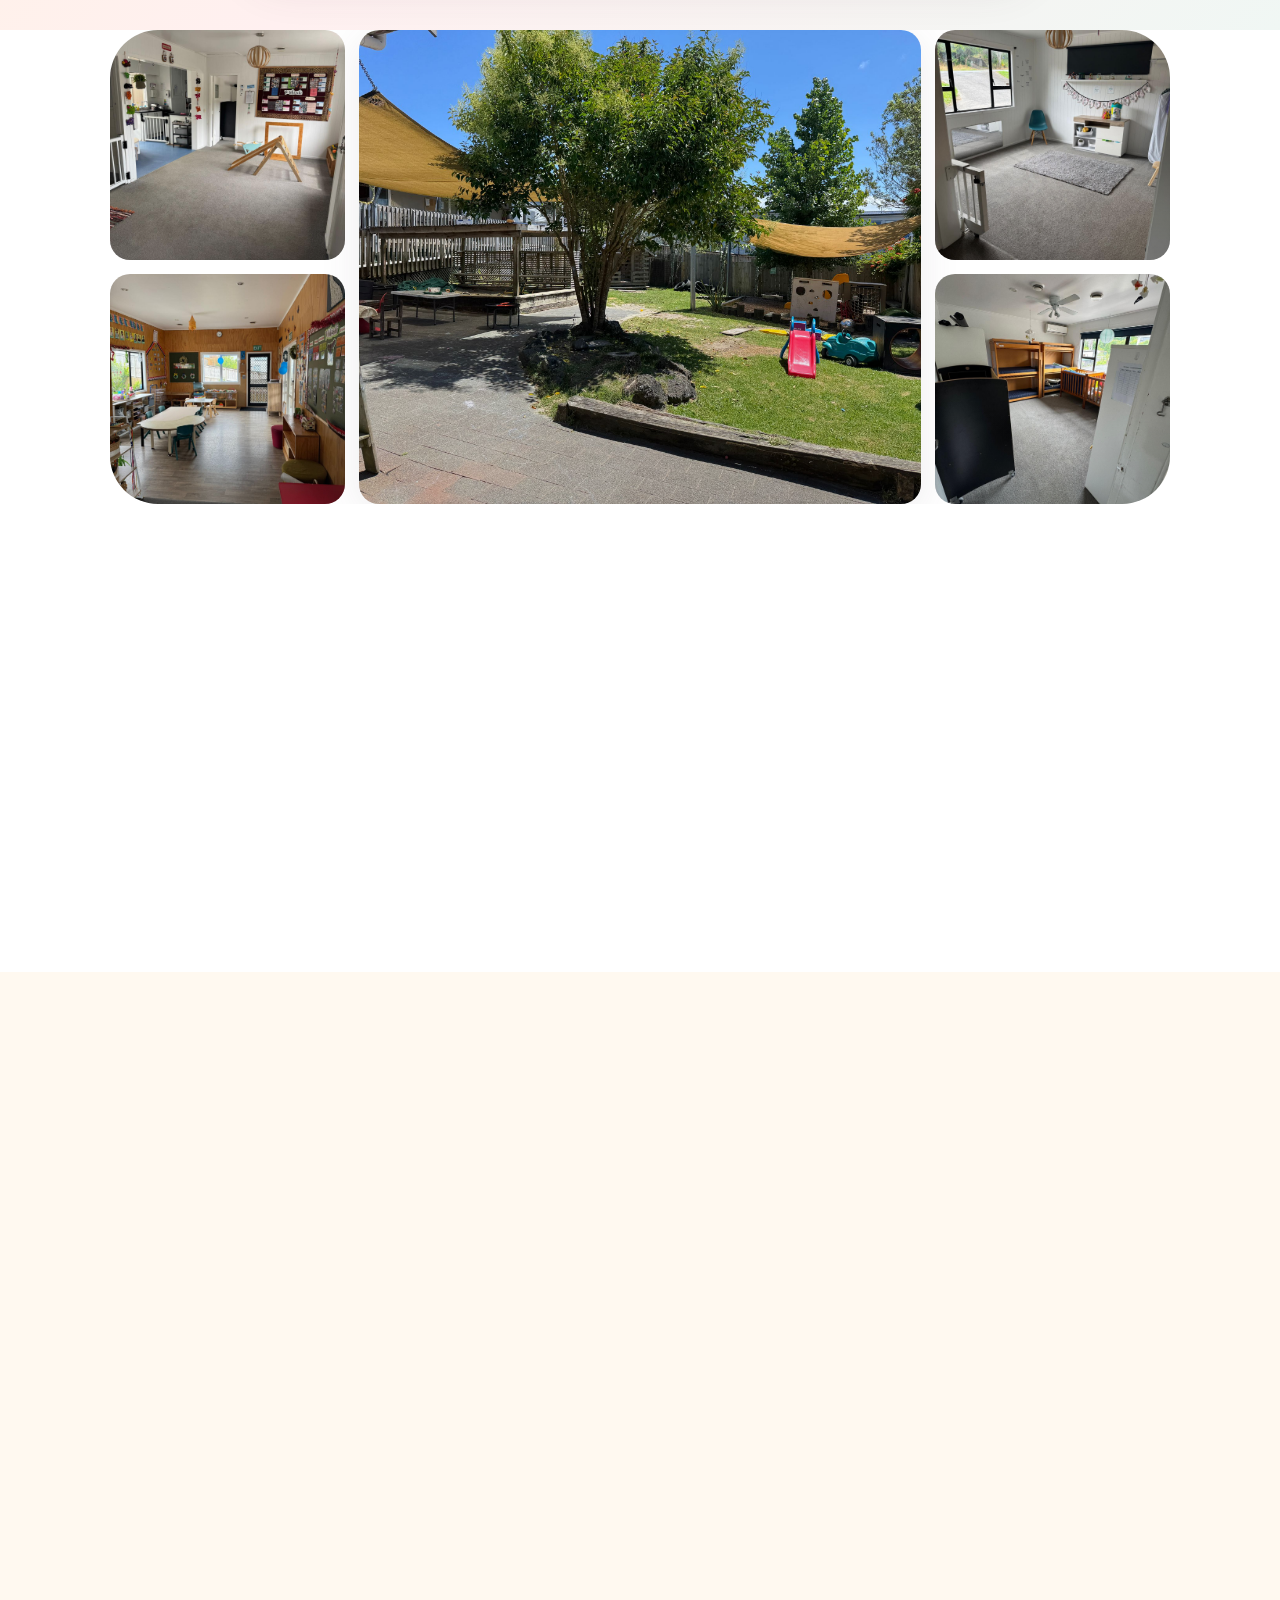
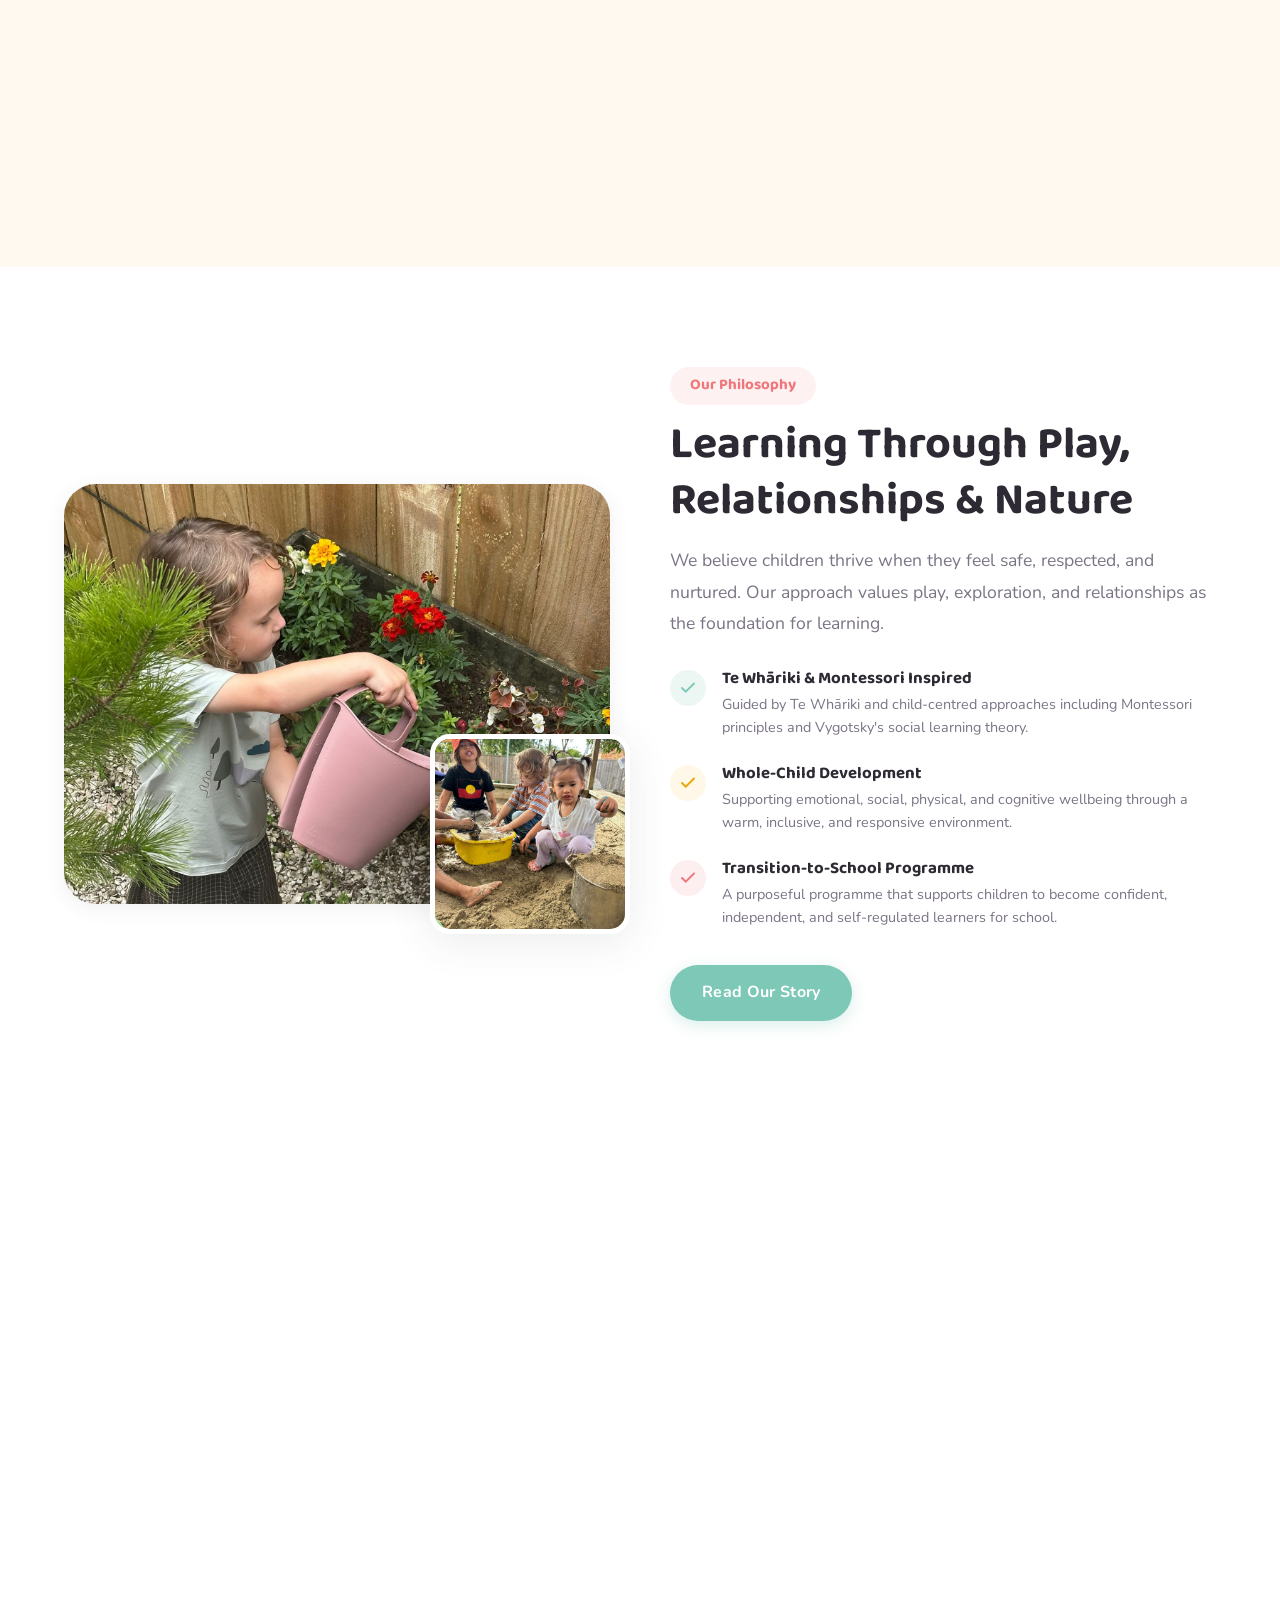
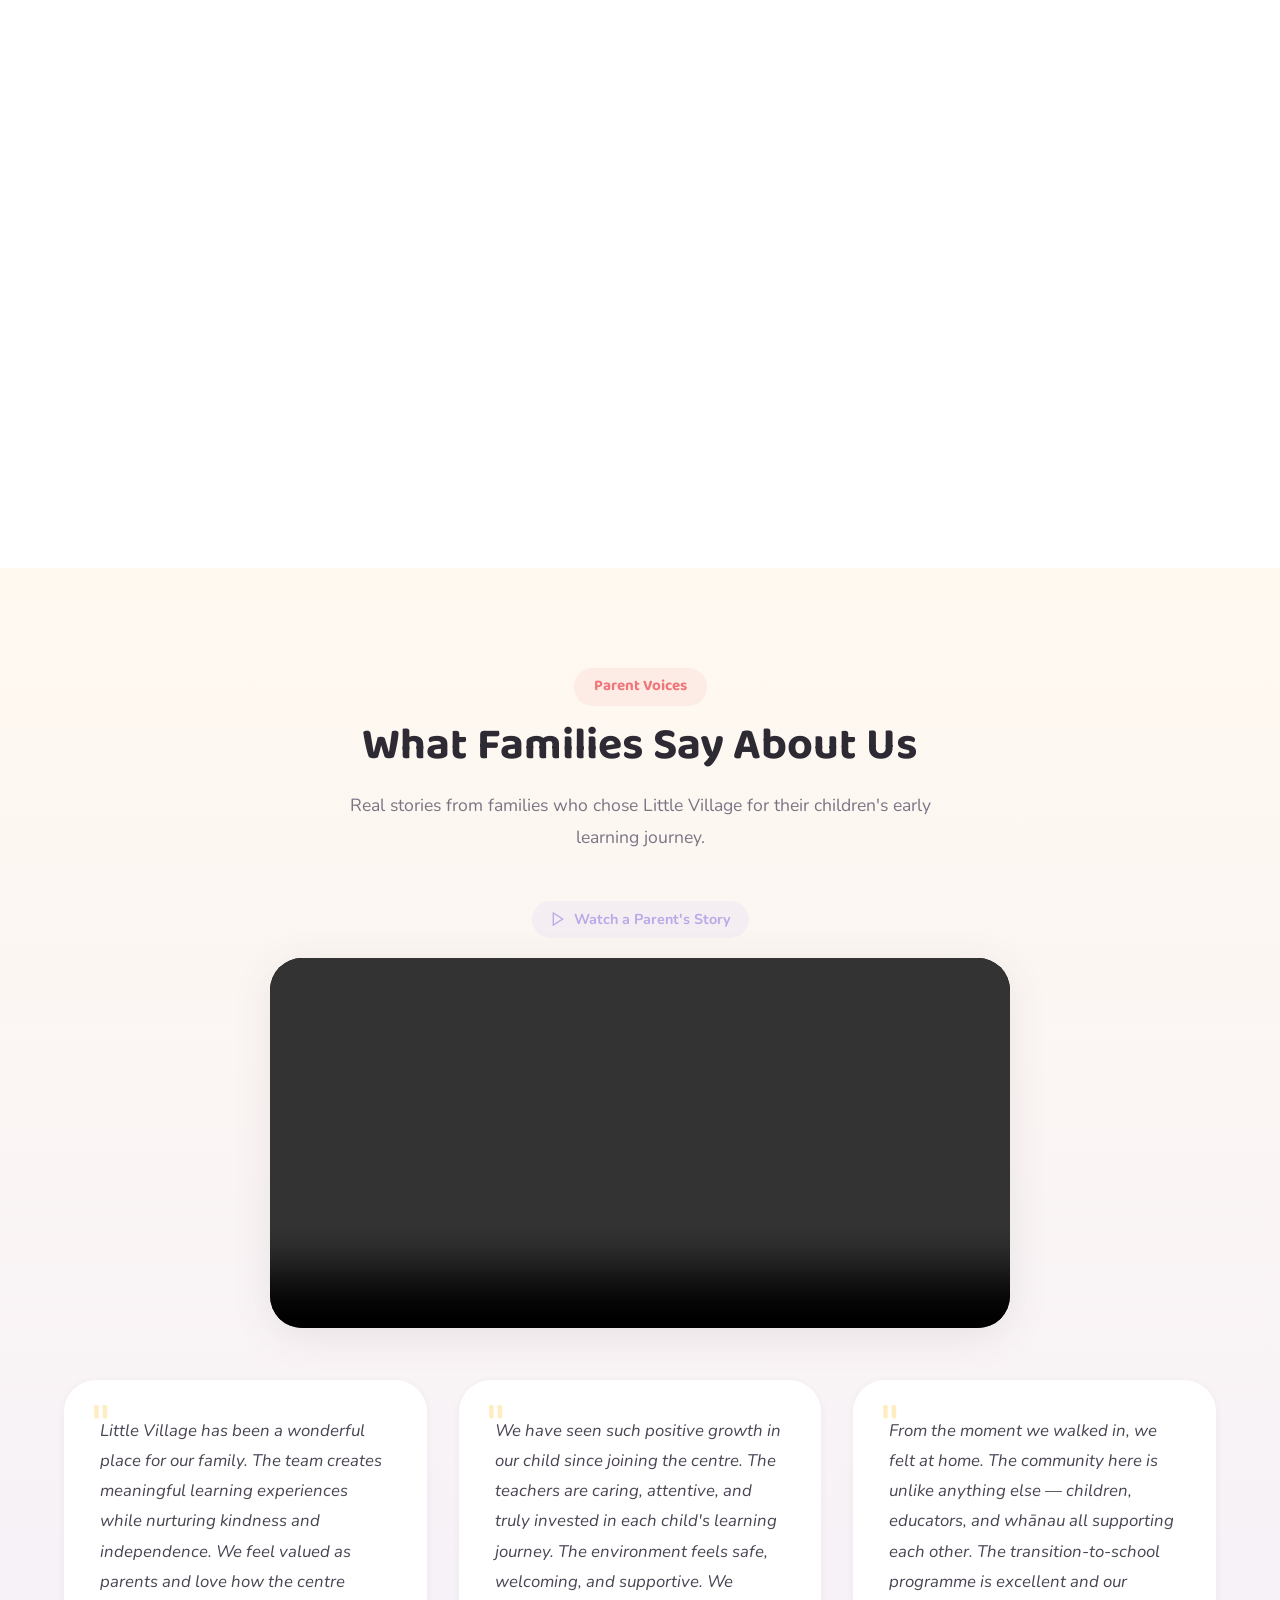
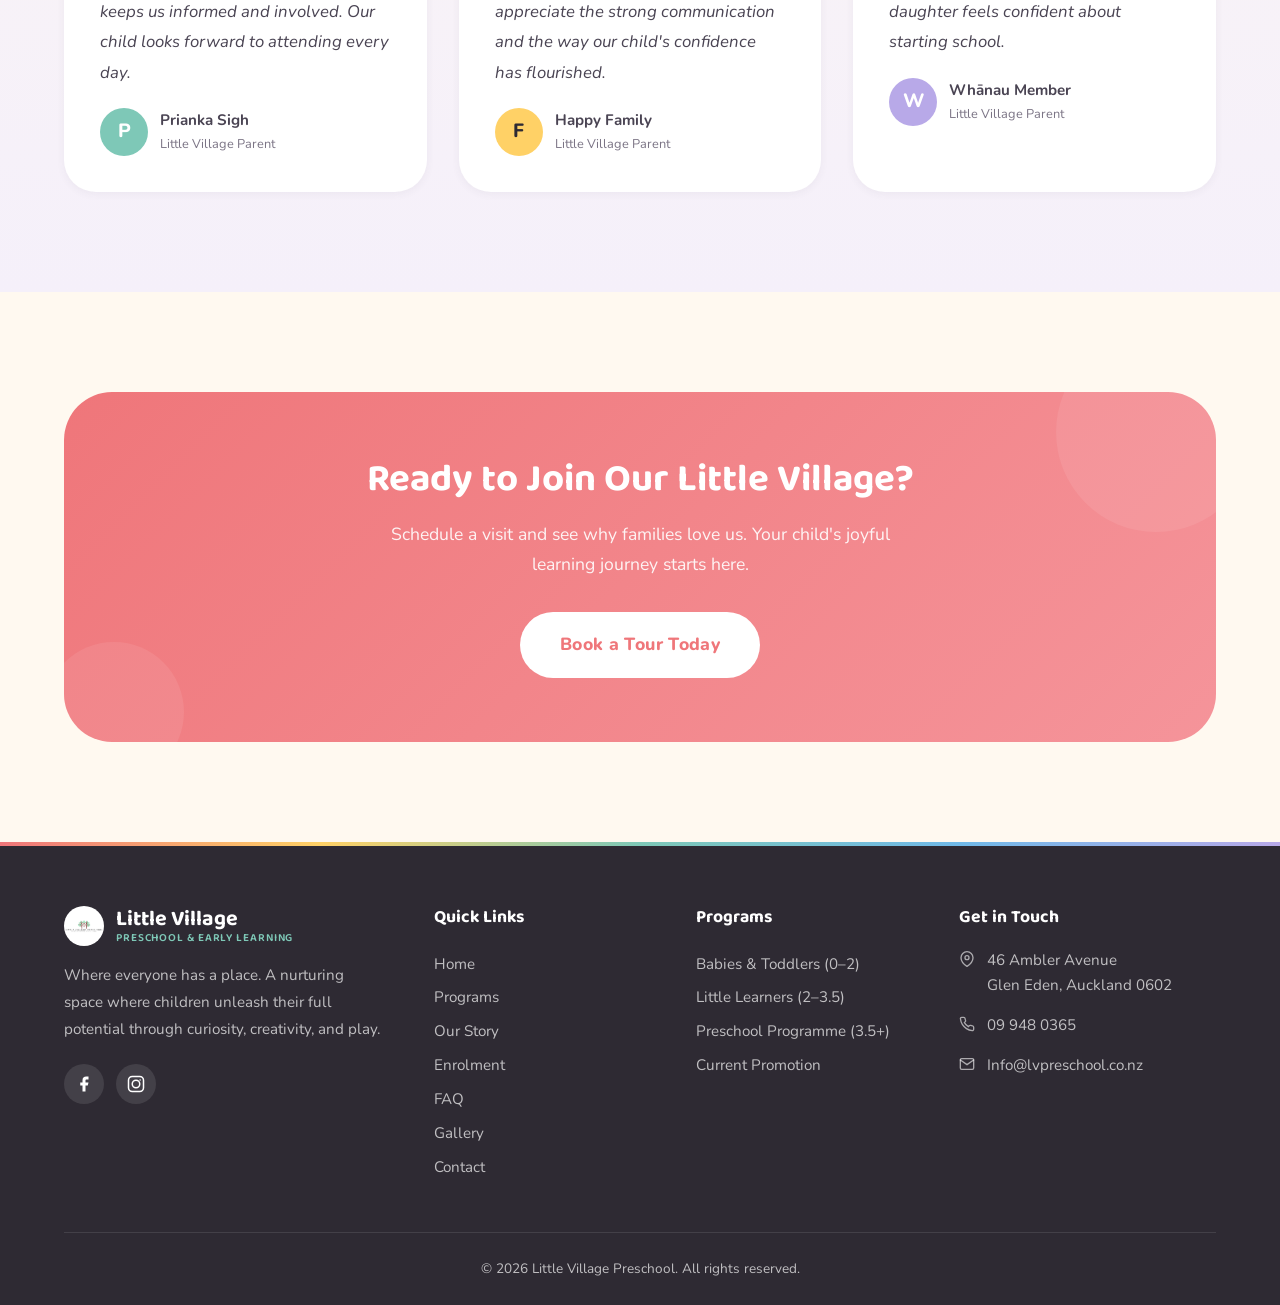
==== commit 6fabbebc: "adding links" ====
--- a/index.html
+++ b/index.html
@@ -905,8 +905,8 @@
           </a>
           <p>Where everyone has a place. A nurturing space where children unleash their full potential through curiosity, creativity, and play.</p>
           <div class="footer-socials">
-            <a href="#" aria-label="Facebook"><svg width="18" height="18" viewBox="0 0 24 24" fill="white"><path d="M18 2h-3a5 5 0 00-5 5v3H7v4h3v8h4v-8h3l1-4h-4V7a1 1 0 011-1h3z"/></svg></a>
-            <a href="#" aria-label="Instagram"><svg width="18" height="18" viewBox="0 0 24 24" fill="none" stroke="white" stroke-width="2" stroke-linecap="round"><rect x="2" y="2" width="20" height="20" rx="5"/><circle cx="12" cy="12" r="5"/><line x1="17.5" y1="6.5" x2="17.51" y2="6.5"/></svg></a>
+            <a href="https://www.facebook.com/LVPreschool/" aria-label="Facebook"><svg width="18" height="18" viewBox="0 0 24 24" fill="white"><path d="M18 2h-3a5 5 0 00-5 5v3H7v4h3v8h4v-8h3l1-4h-4V7a1 1 0 011-1h3z"/></svg></a>
+            <a href="https://www.instagram.com/littlevillagepreschool.nz?igsh=dHl1NnBteXJyazV5" aria-label="Instagram"><svg width="18" height="18" viewBox="0 0 24 24" fill="none" stroke="white" stroke-width="2" stroke-linecap="round"><rect x="2" y="2" width="20" height="20" rx="5"/><circle cx="12" cy="12" r="5"/><line x1="17.5" y1="6.5" x2="17.51" y2="6.5"/></svg></a>
           </div>
         </div>
 
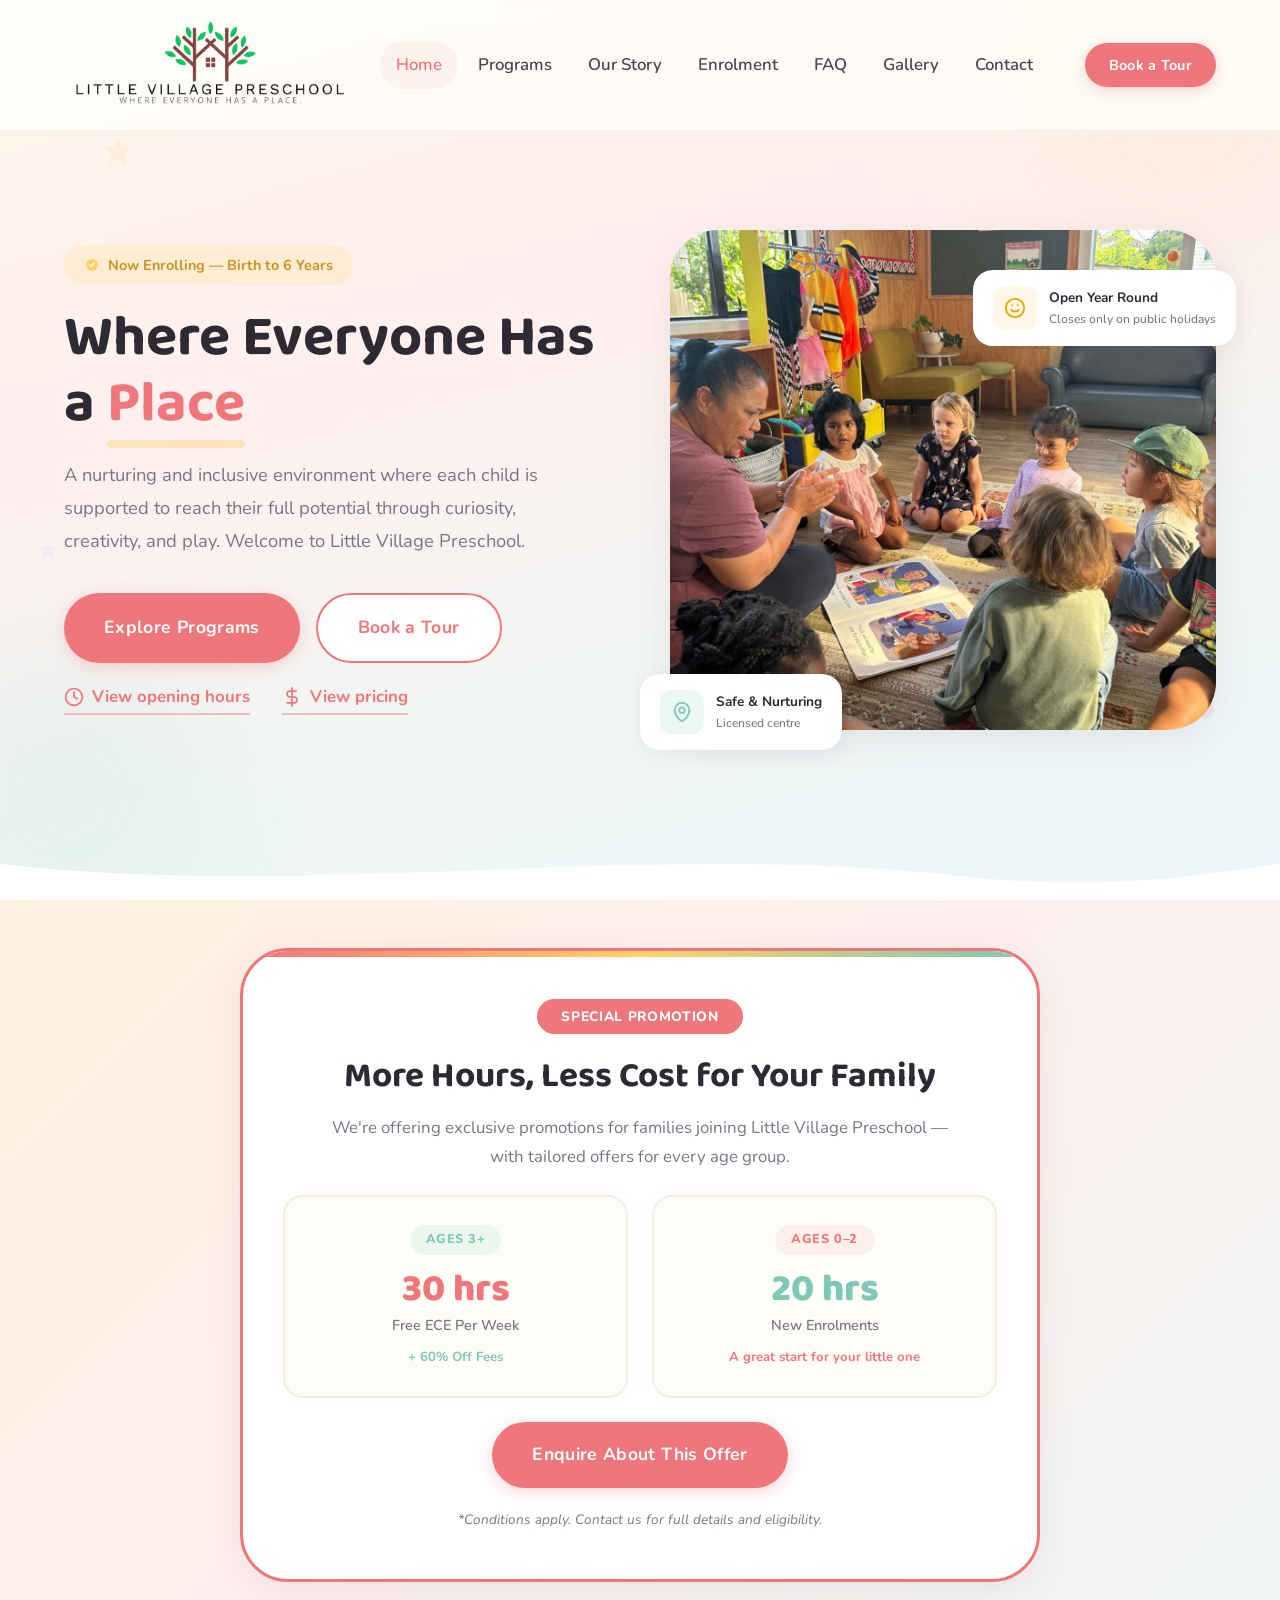
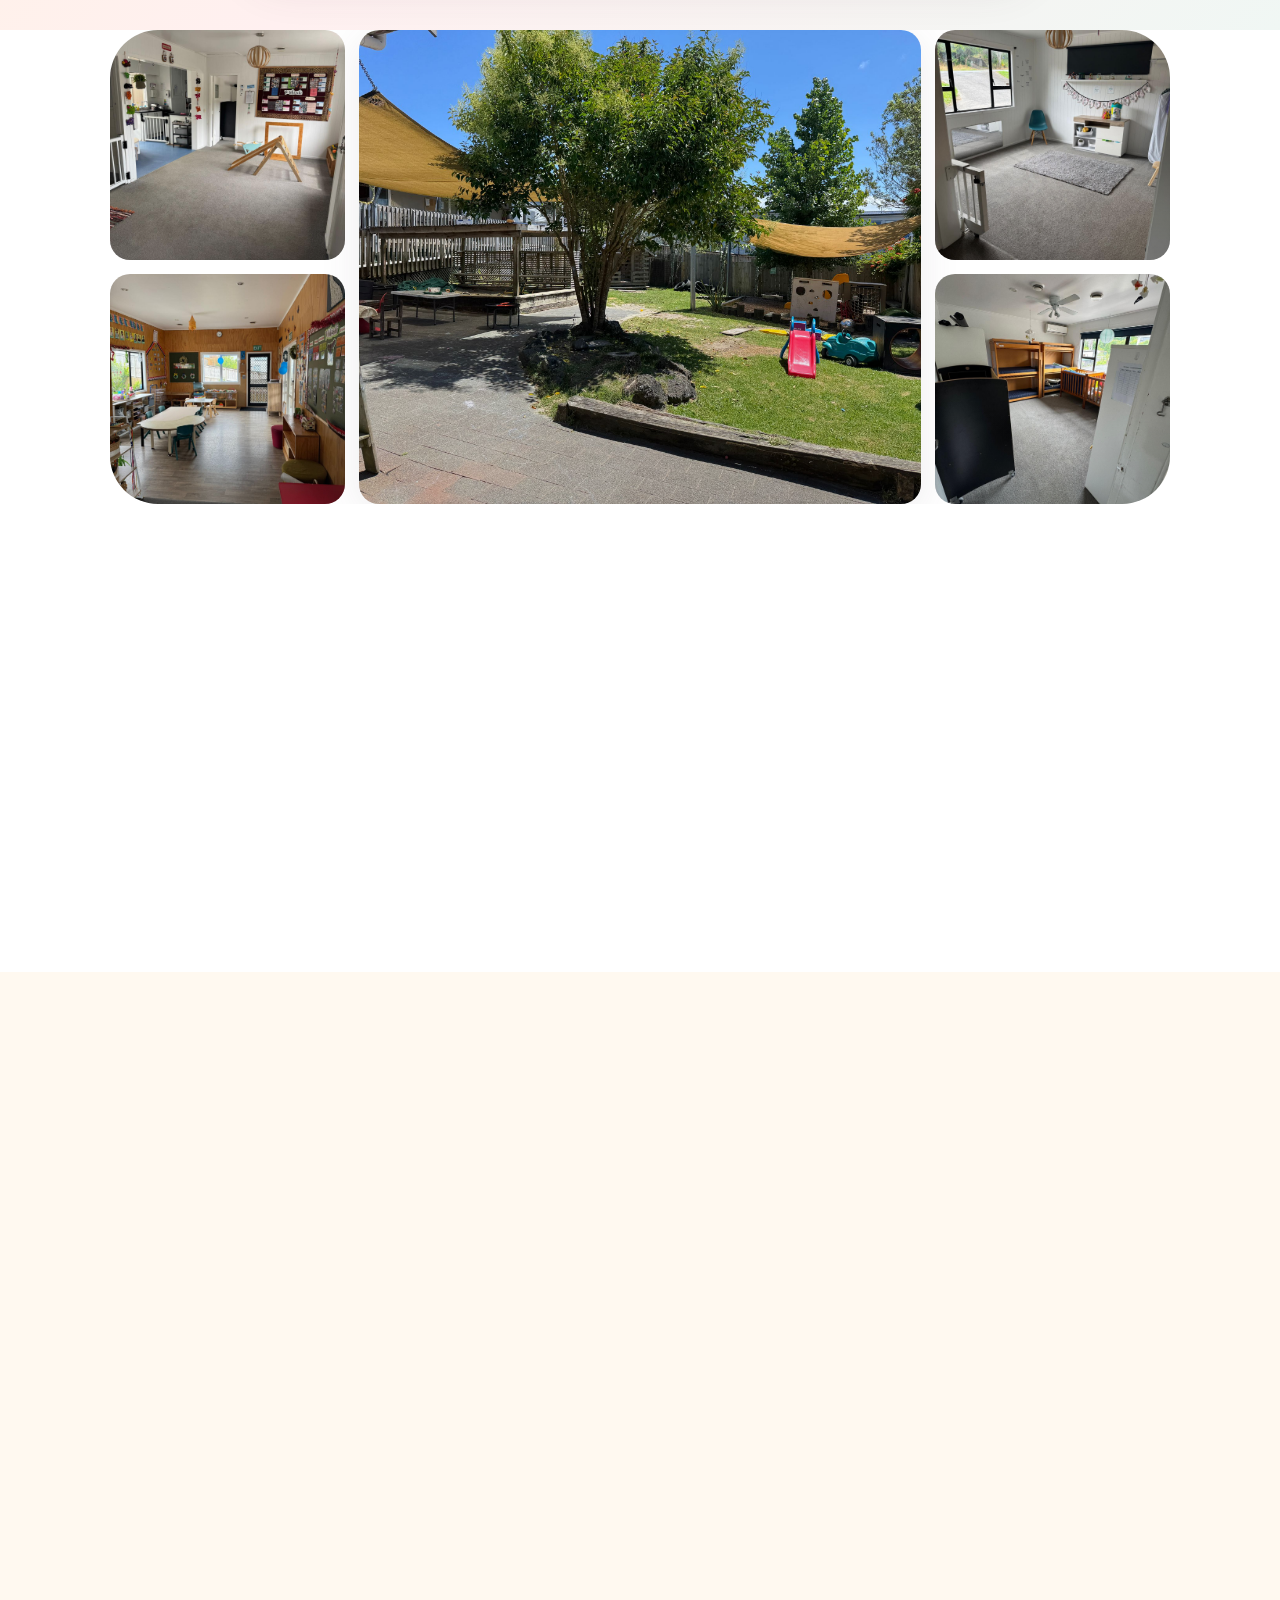
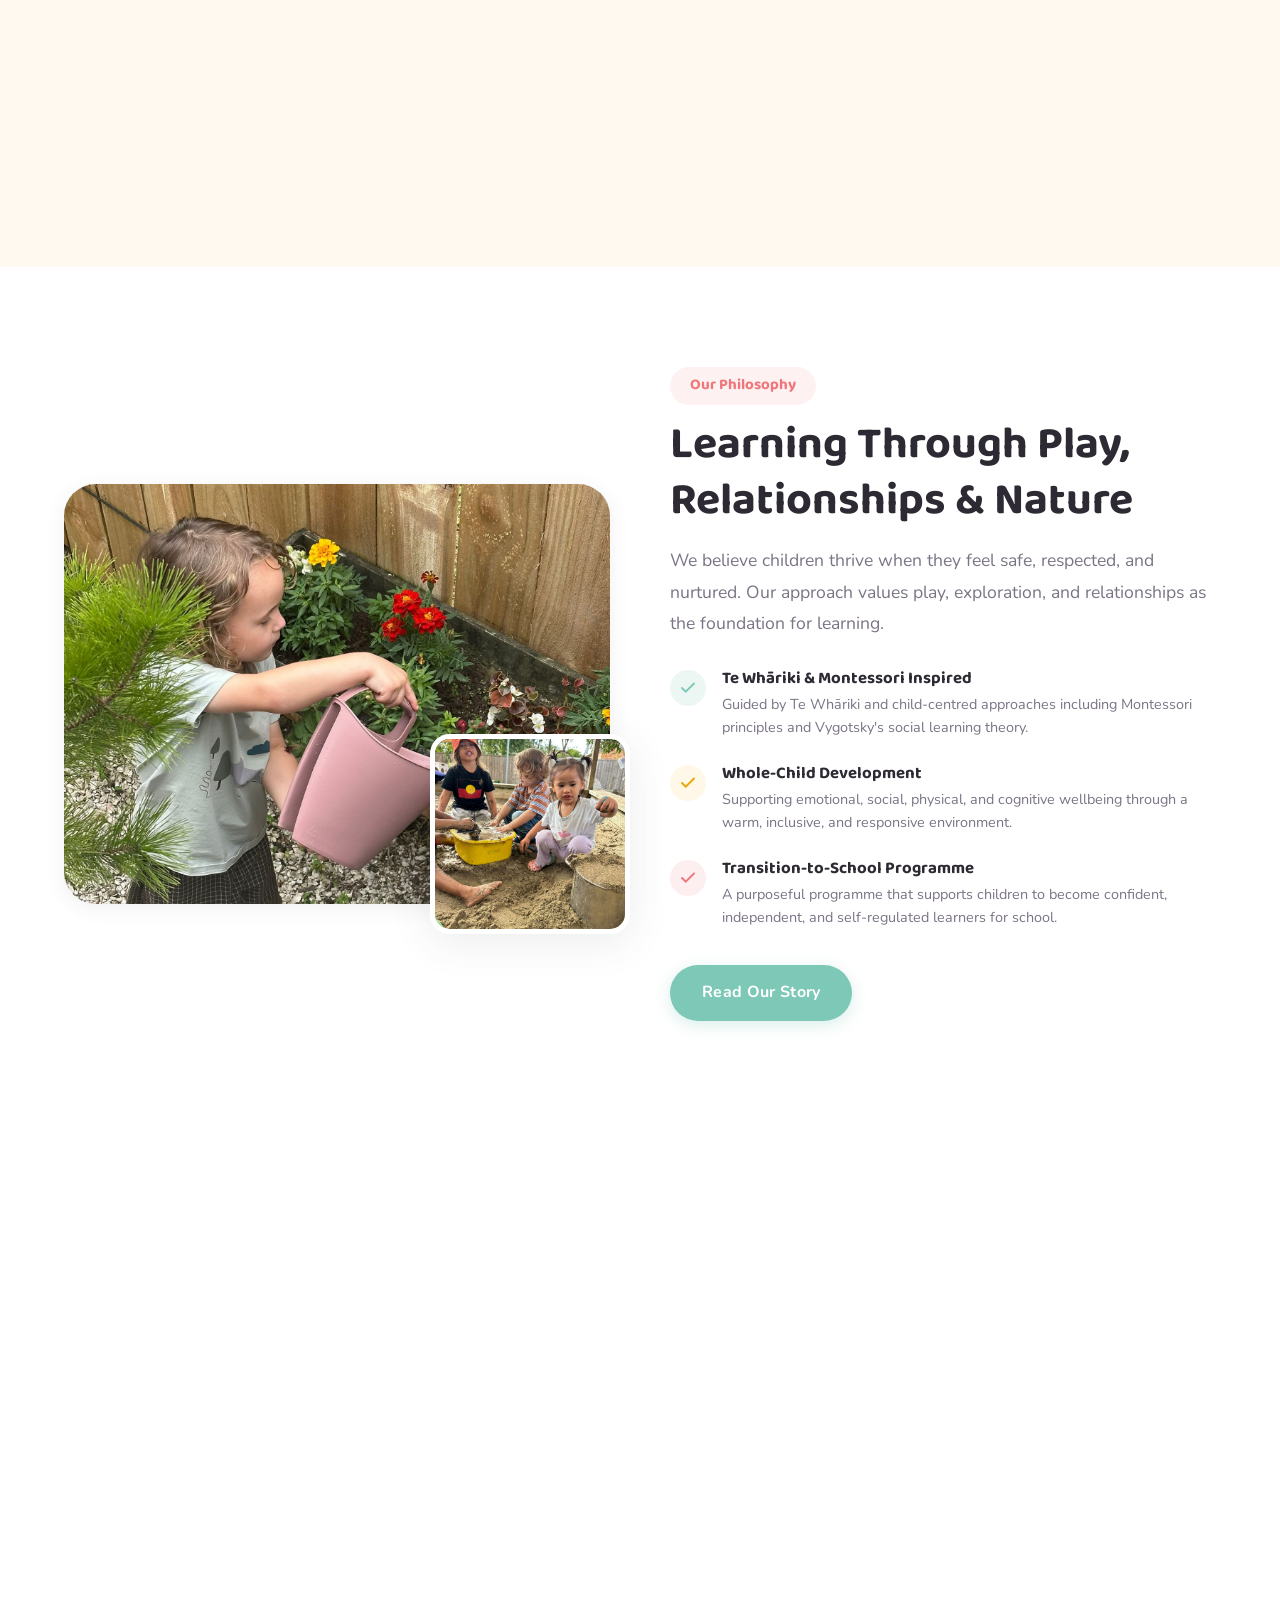
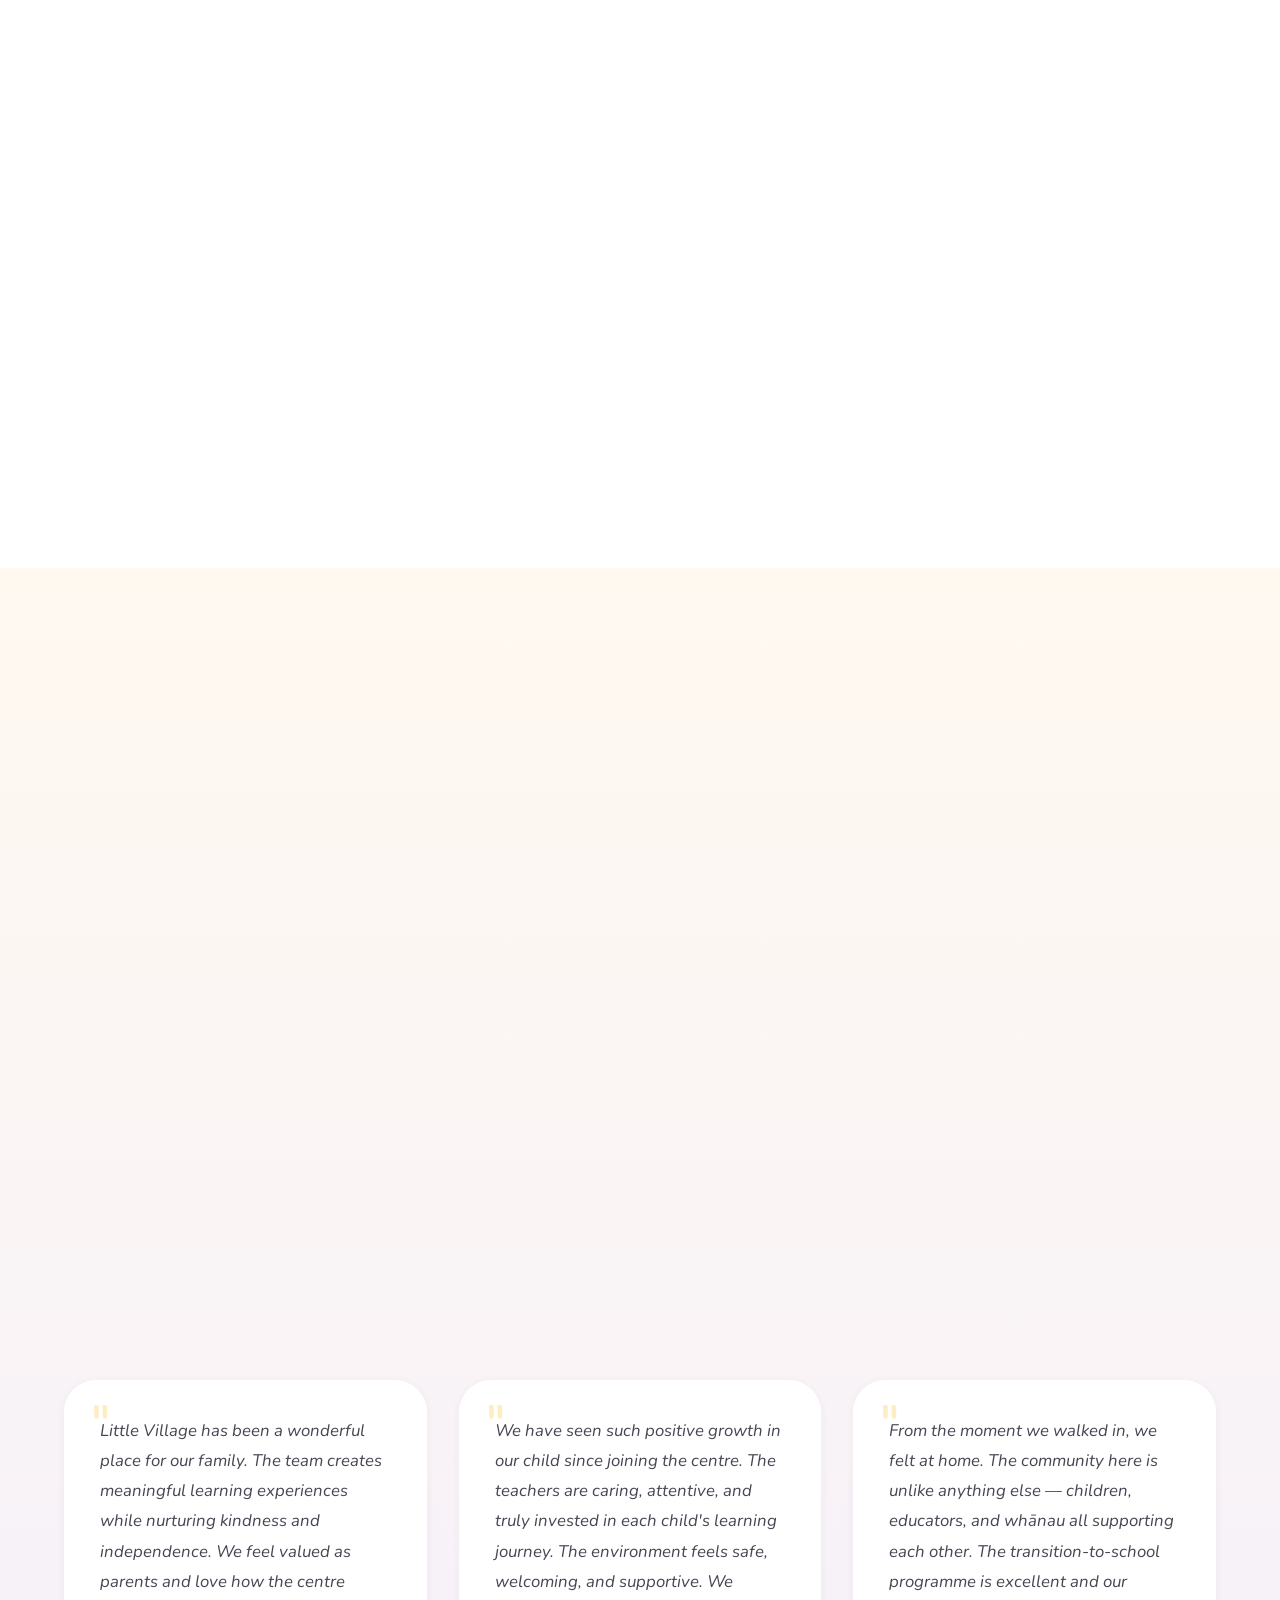
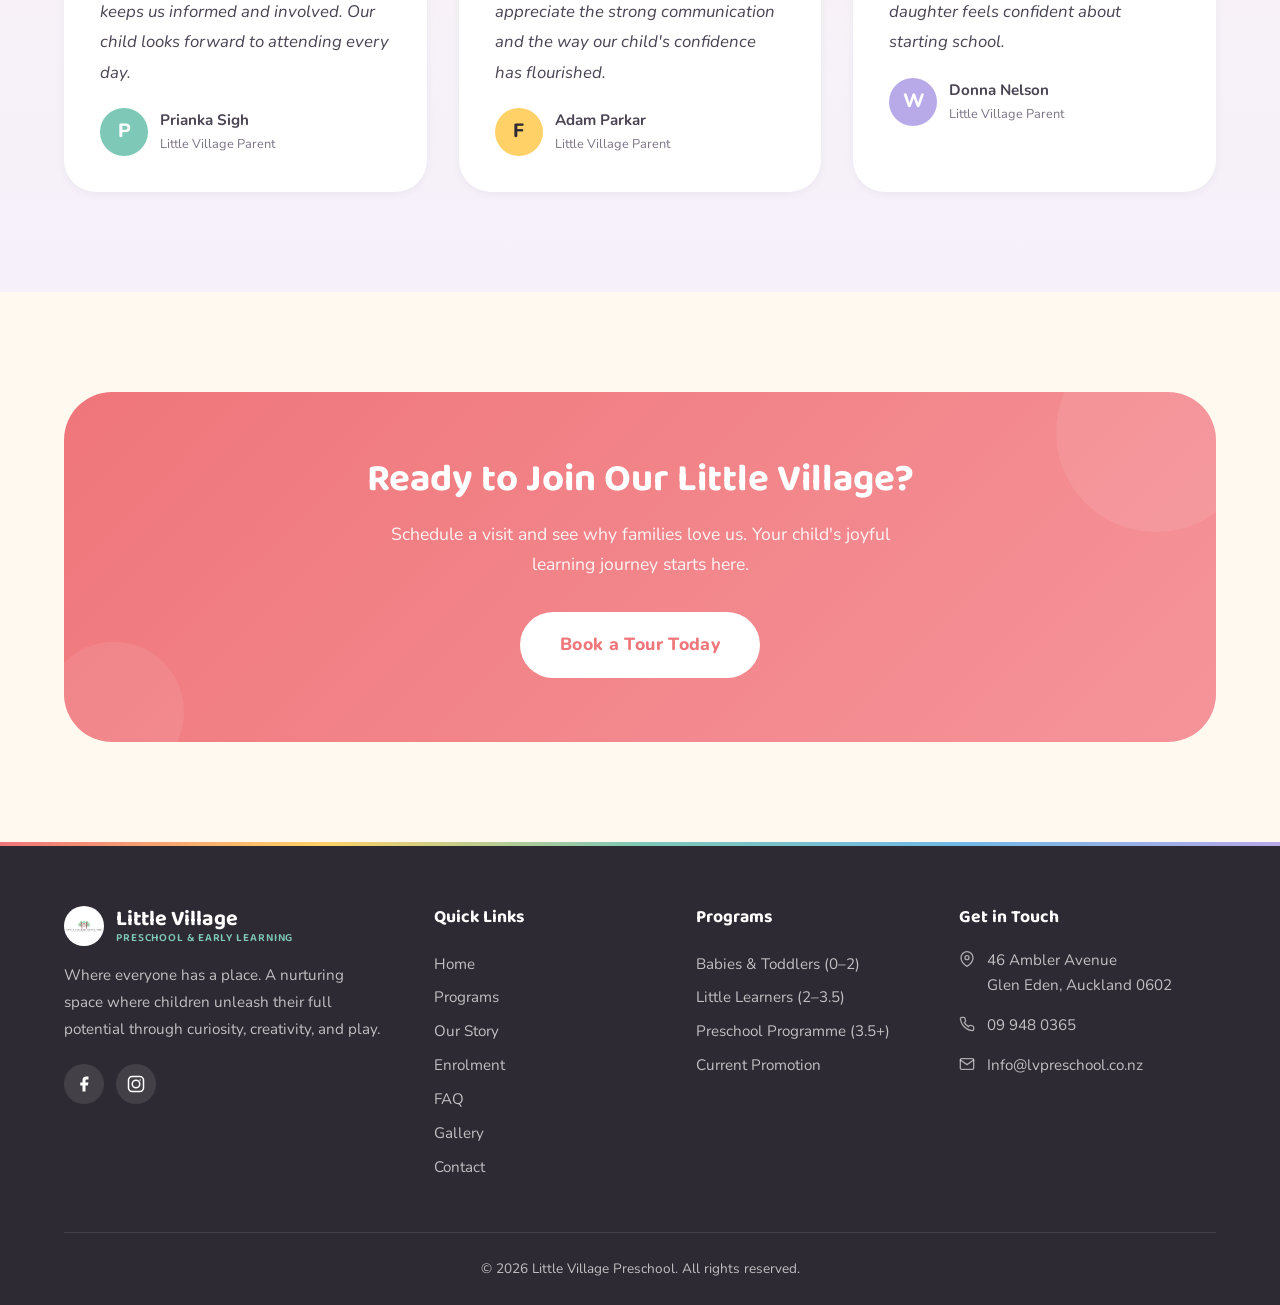
==== commit 309518c0: "adding names for testimonials" ====
--- a/index.html
+++ b/index.html
@@ -859,7 +859,7 @@
           <div class="testimonial-author">
             <div style="width:48px;height:48px;border-radius:50%;background:var(--sunshine);display:flex;align-items:center;justify-content:center;color:var(--text-dark);font-weight:800;font-size:1.2rem;flex-shrink:0">F</div>
             <div>
-              <div class="testimonial-name">Happy Family</div>
+              <div class="testimonial-name">Adam Parkar</div>
               <div class="testimonial-role">Little Village Parent</div>
             </div>
           </div>
@@ -871,7 +871,7 @@
           <div class="testimonial-author">
             <div style="width:48px;height:48px;border-radius:50%;background:var(--lavender);display:flex;align-items:center;justify-content:center;color:white;font-weight:800;font-size:1.2rem;flex-shrink:0">W</div>
             <div>
-              <div class="testimonial-name">Whānau Member</div>
+              <div class="testimonial-name">Donna Nelson</div>
               <div class="testimonial-role">Little Village Parent</div>
             </div>
           </div>
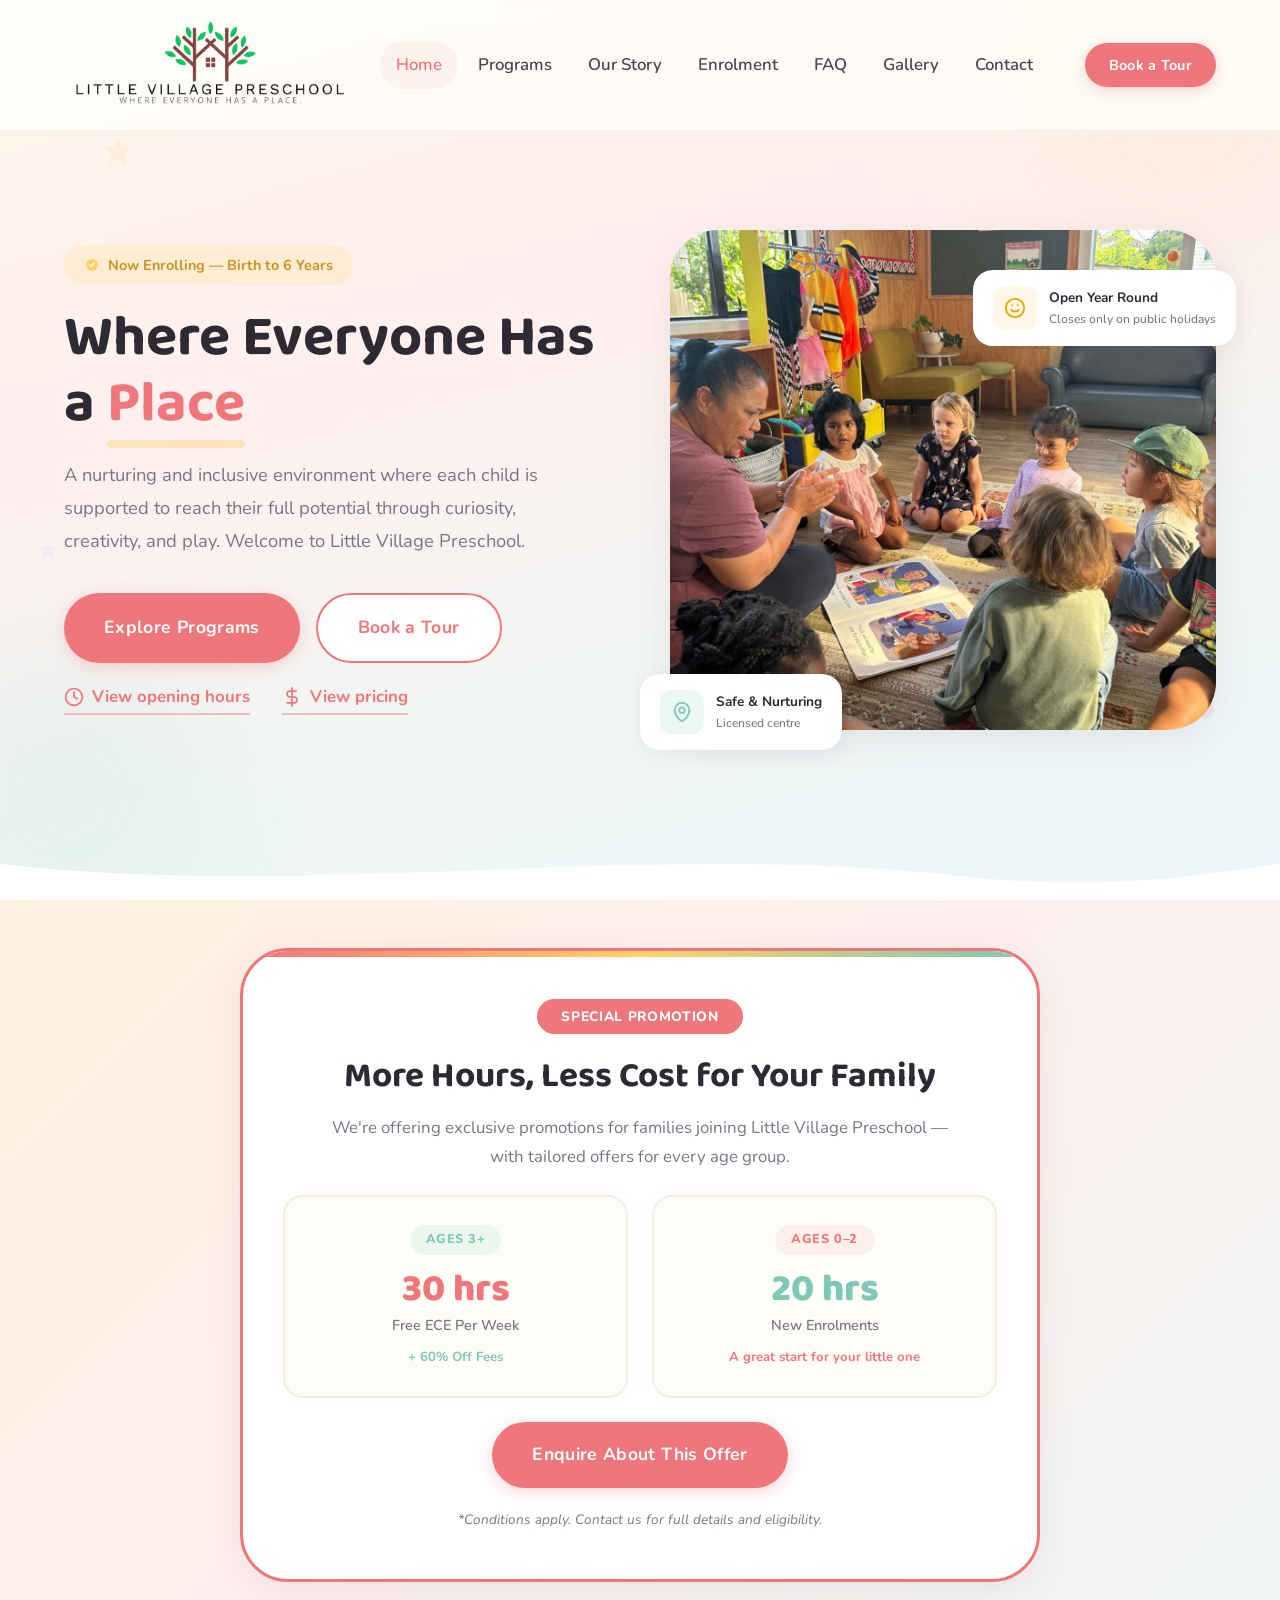
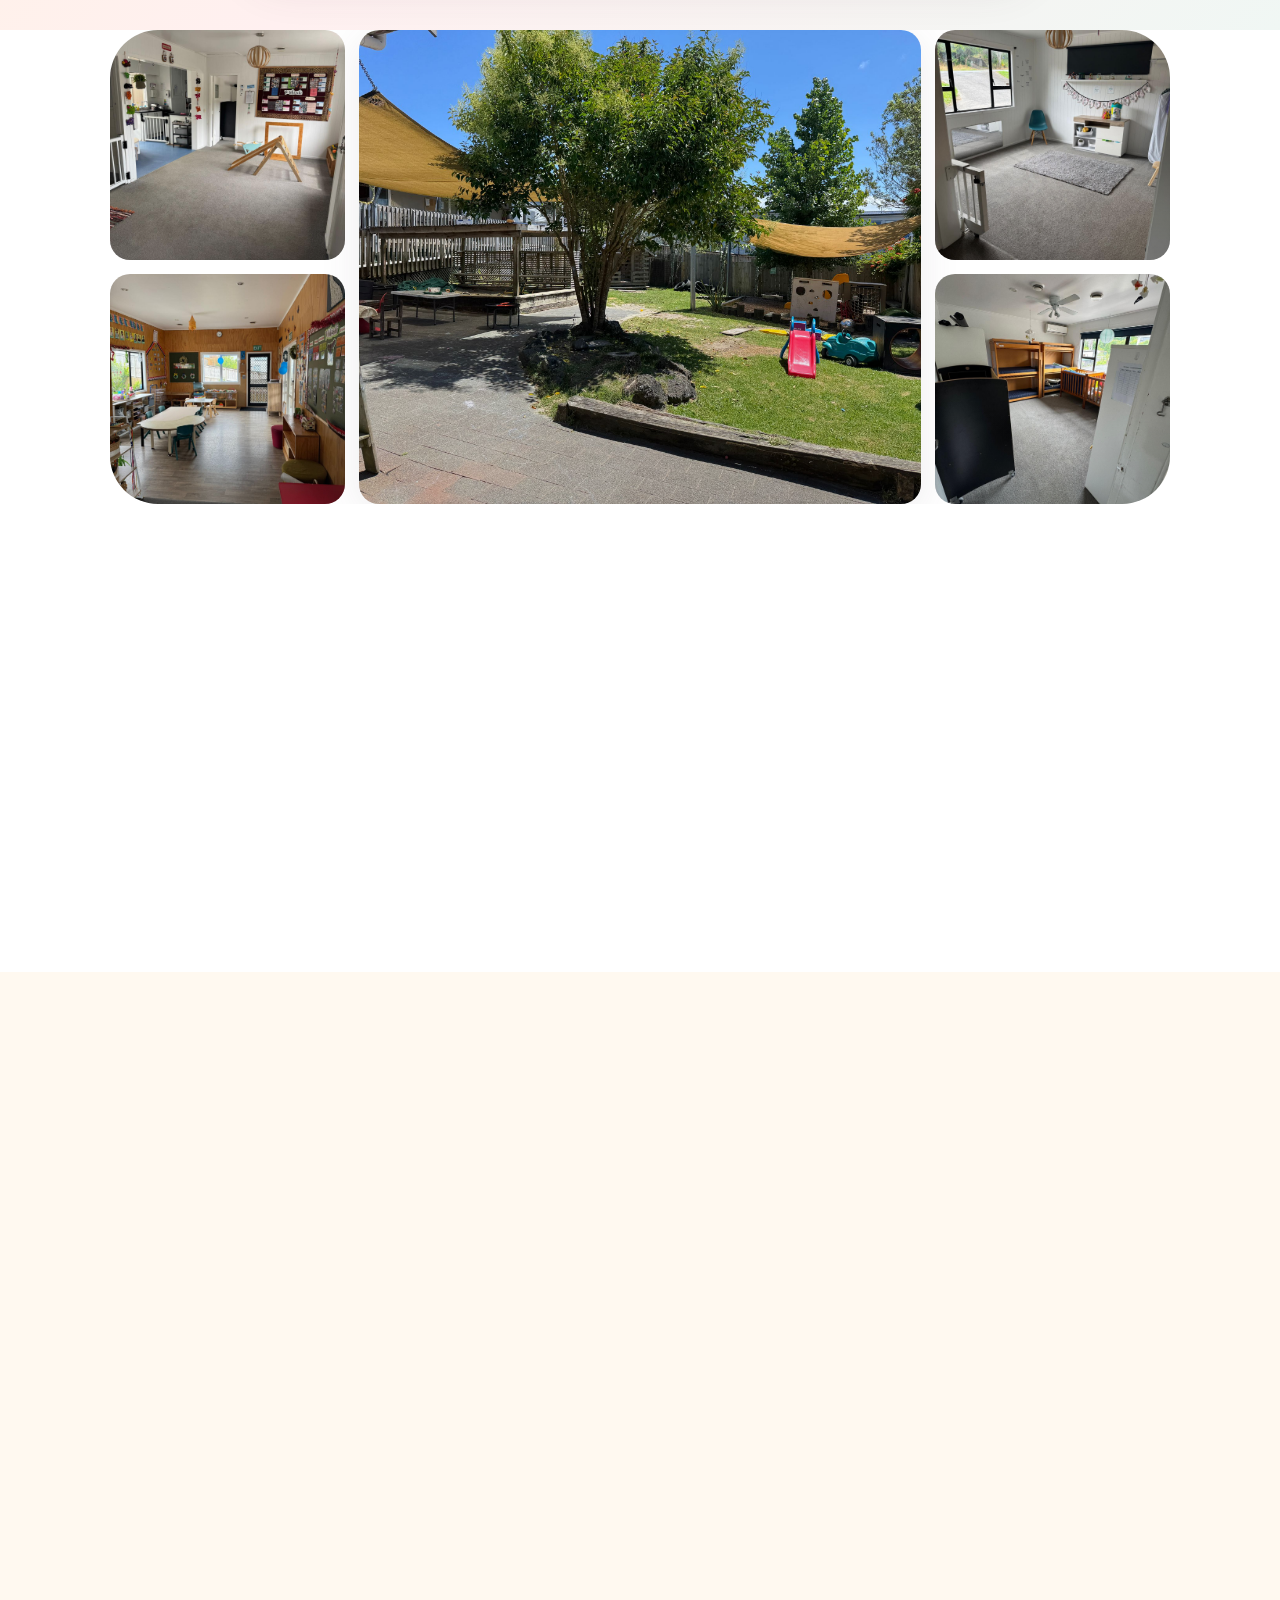
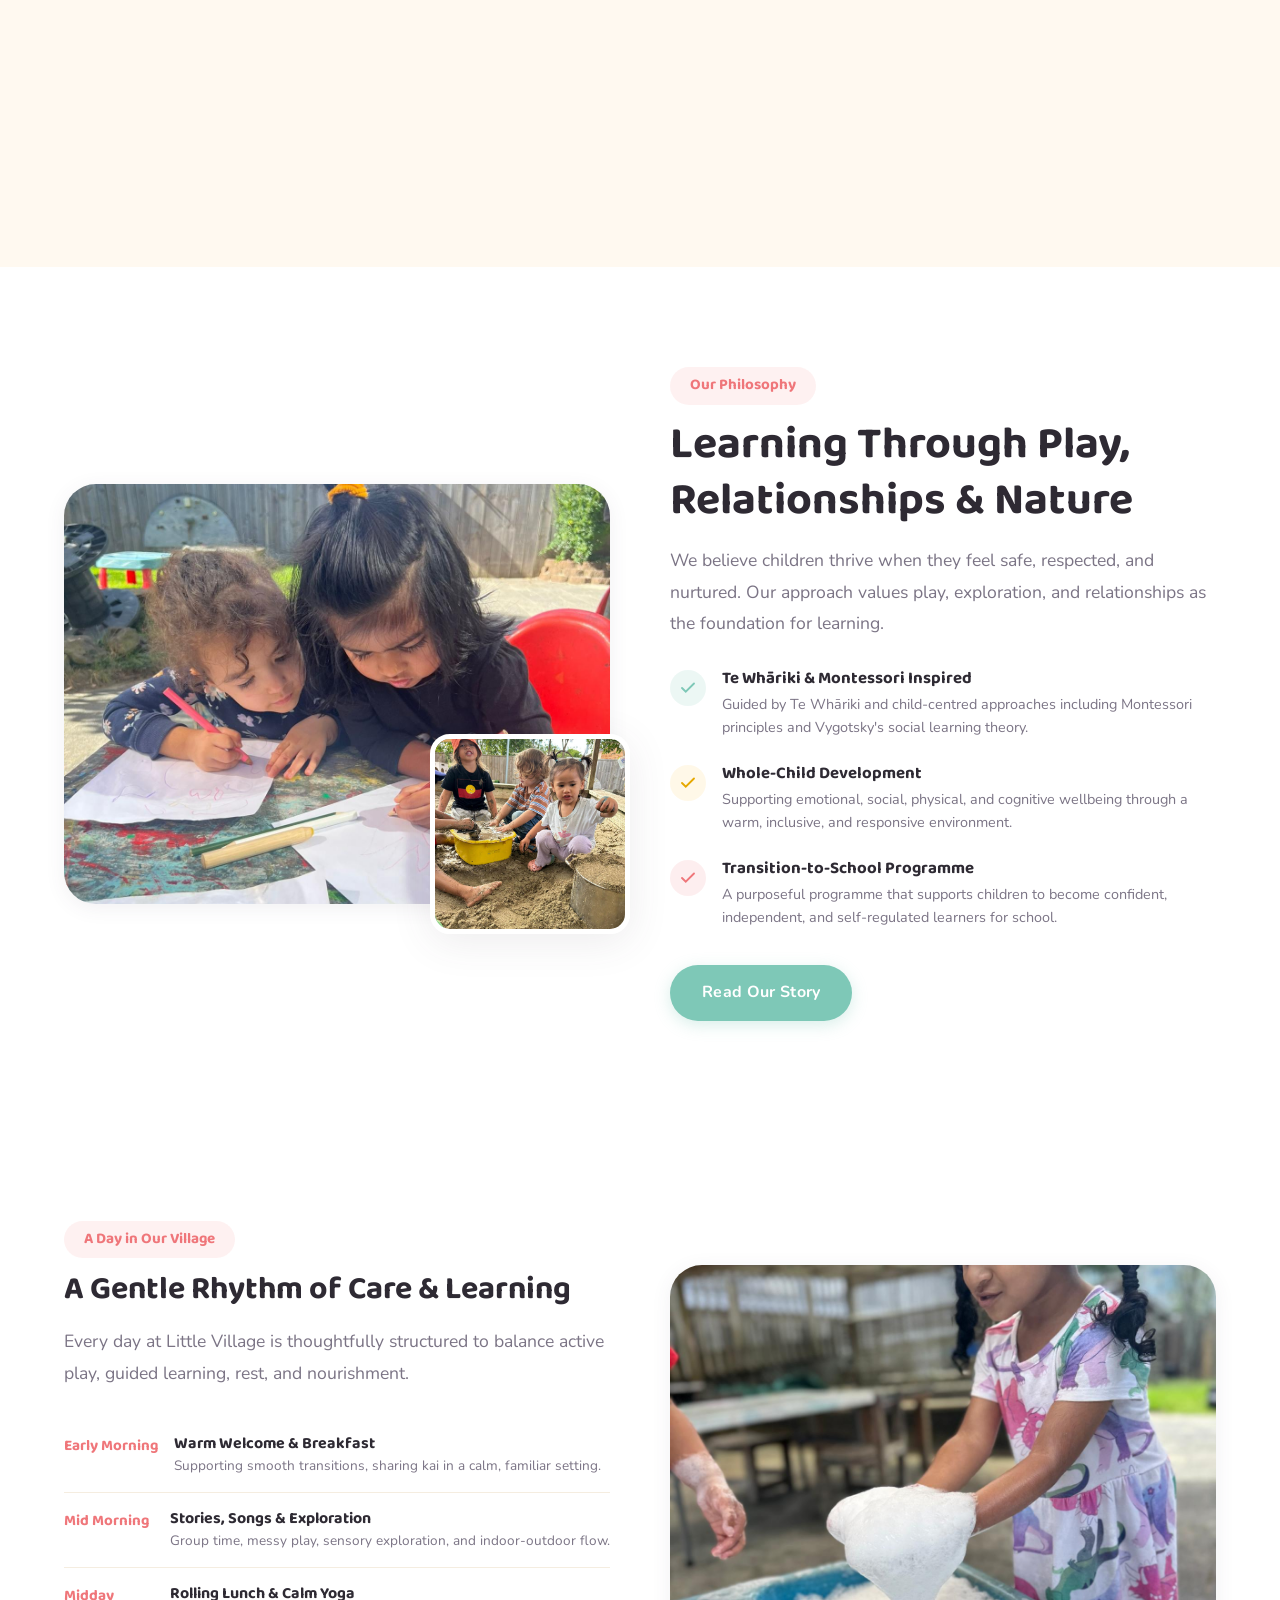
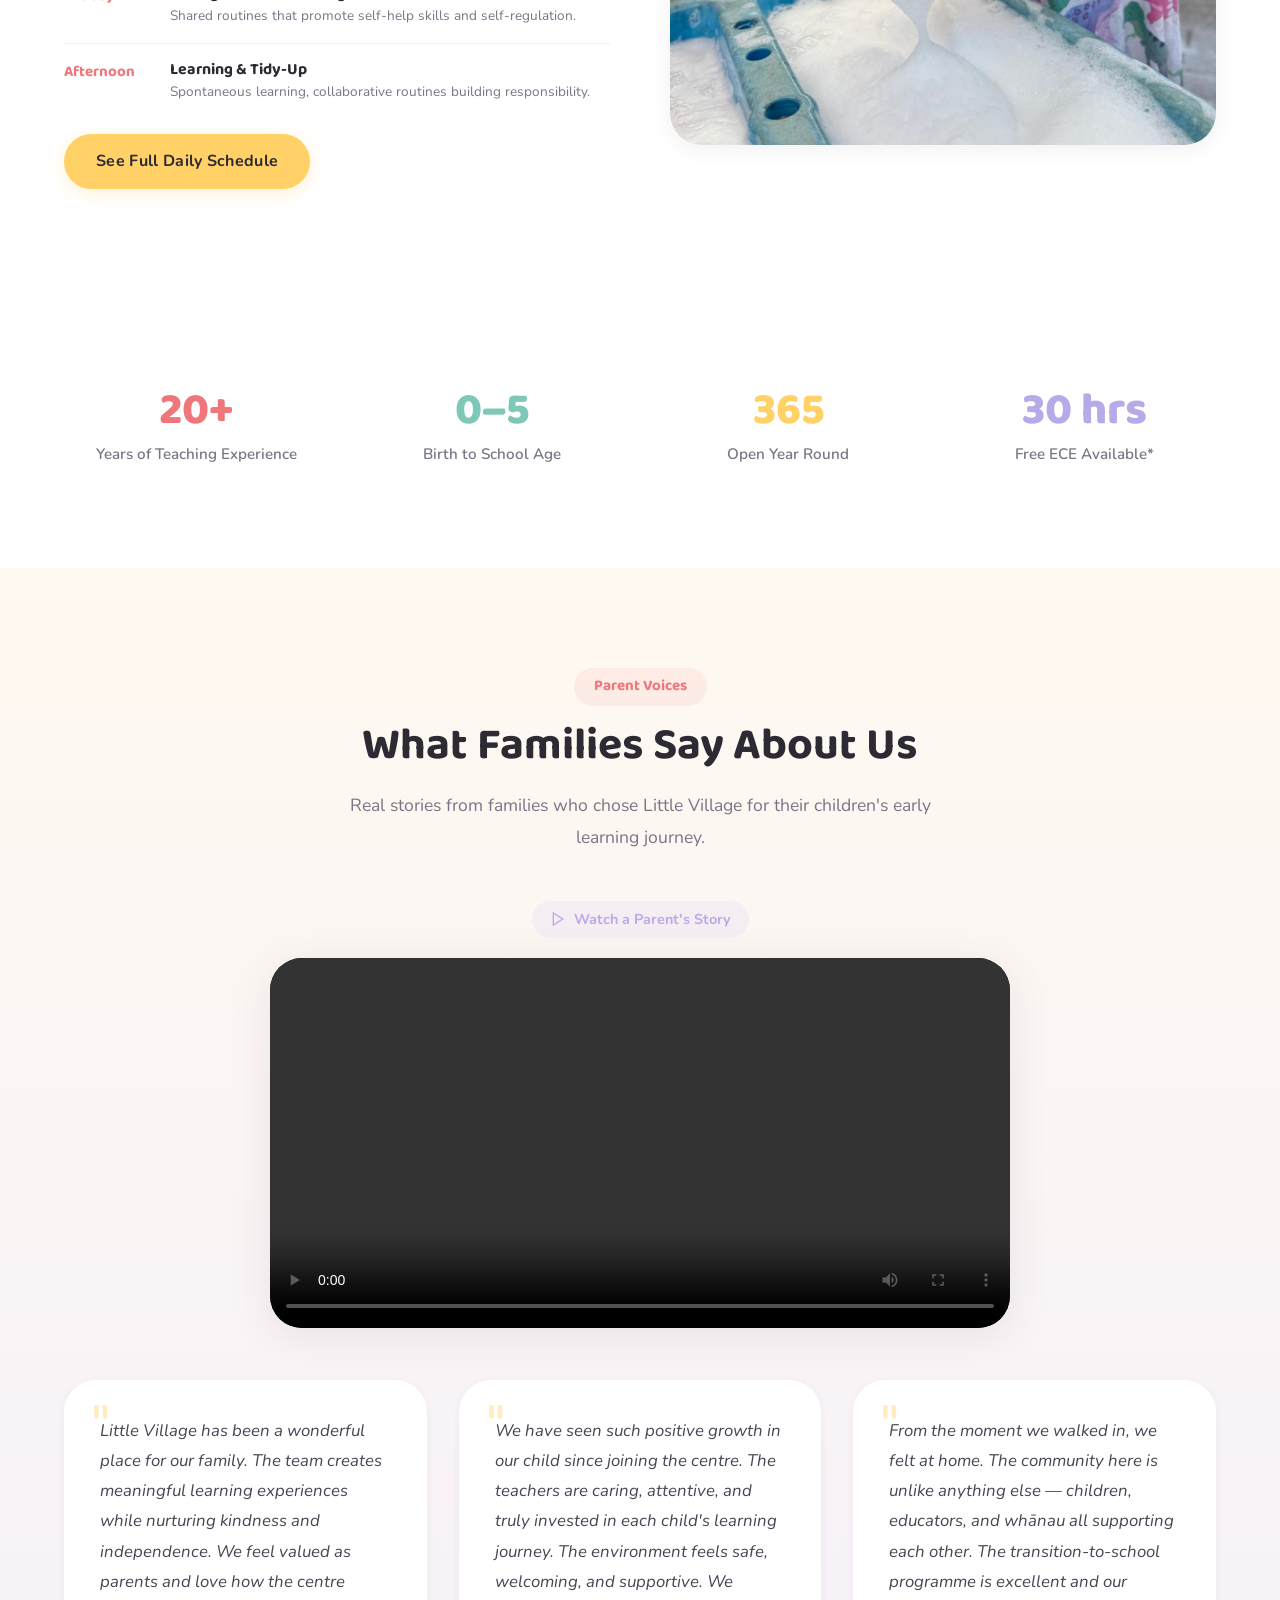
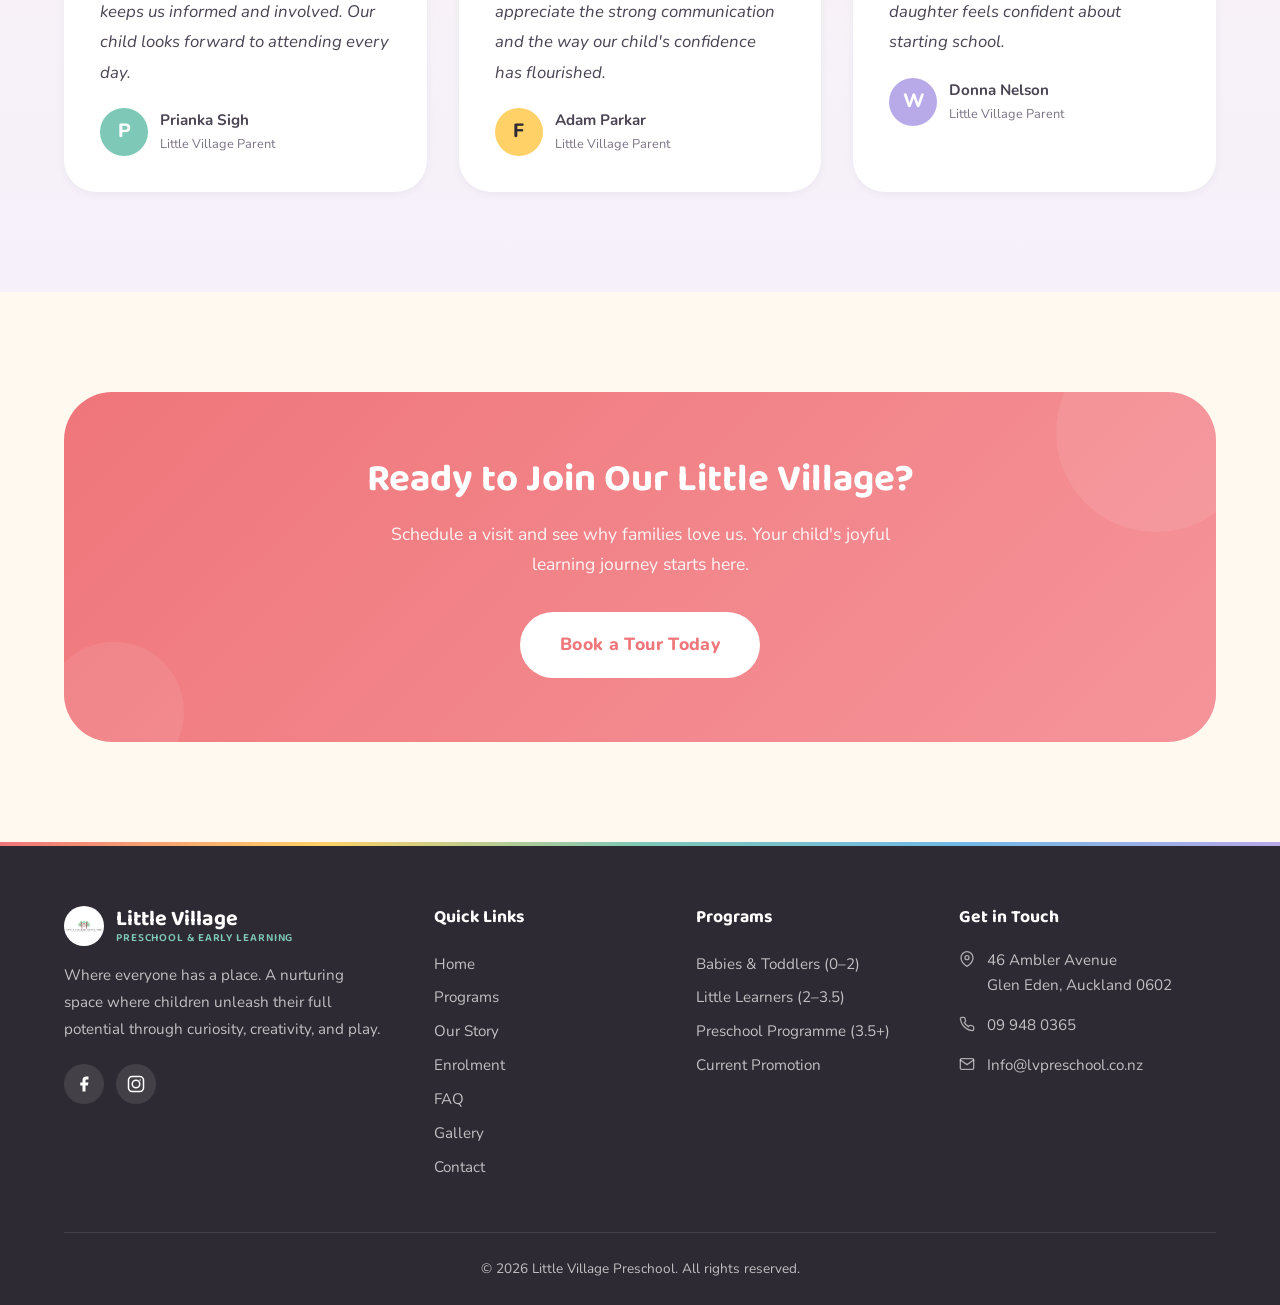
==== commit 8e46e9fa: "\" ====
--- a/index.html
+++ b/index.html
@@ -666,7 +666,7 @@
 
         <div class="card program-card fade-in">
           <div class="card-img-wrap">
-            <img class="card-img" src="assets/kid_painting.jpeg" alt="Children painting and creating art">
+            <img class="card-img" src="assets/girl_drawing.jpg" alt="Children painting and creating art">
             <span class="age-badge" style="color:var(--mint)">2 – 3.5 Years</span>
           </div>
           <div class="card-body">
@@ -697,7 +697,7 @@
       <div class="philosophy-grid">
         <div class="philosophy-images fade-in">
           <div class="philosophy-img-1">
-            <img src="assets/kid_watering_plant.jpeg" alt="Child exploring nature at Little Village">
+            <img src="assets/girls_drawing.jpg" alt="Child exploring nature at Little Village">
           </div>
           <div class="philosophy-img-2 animate-float-slow">
             <img src="assets/playing_in_sand.jpeg" alt="Child climbing a tree">
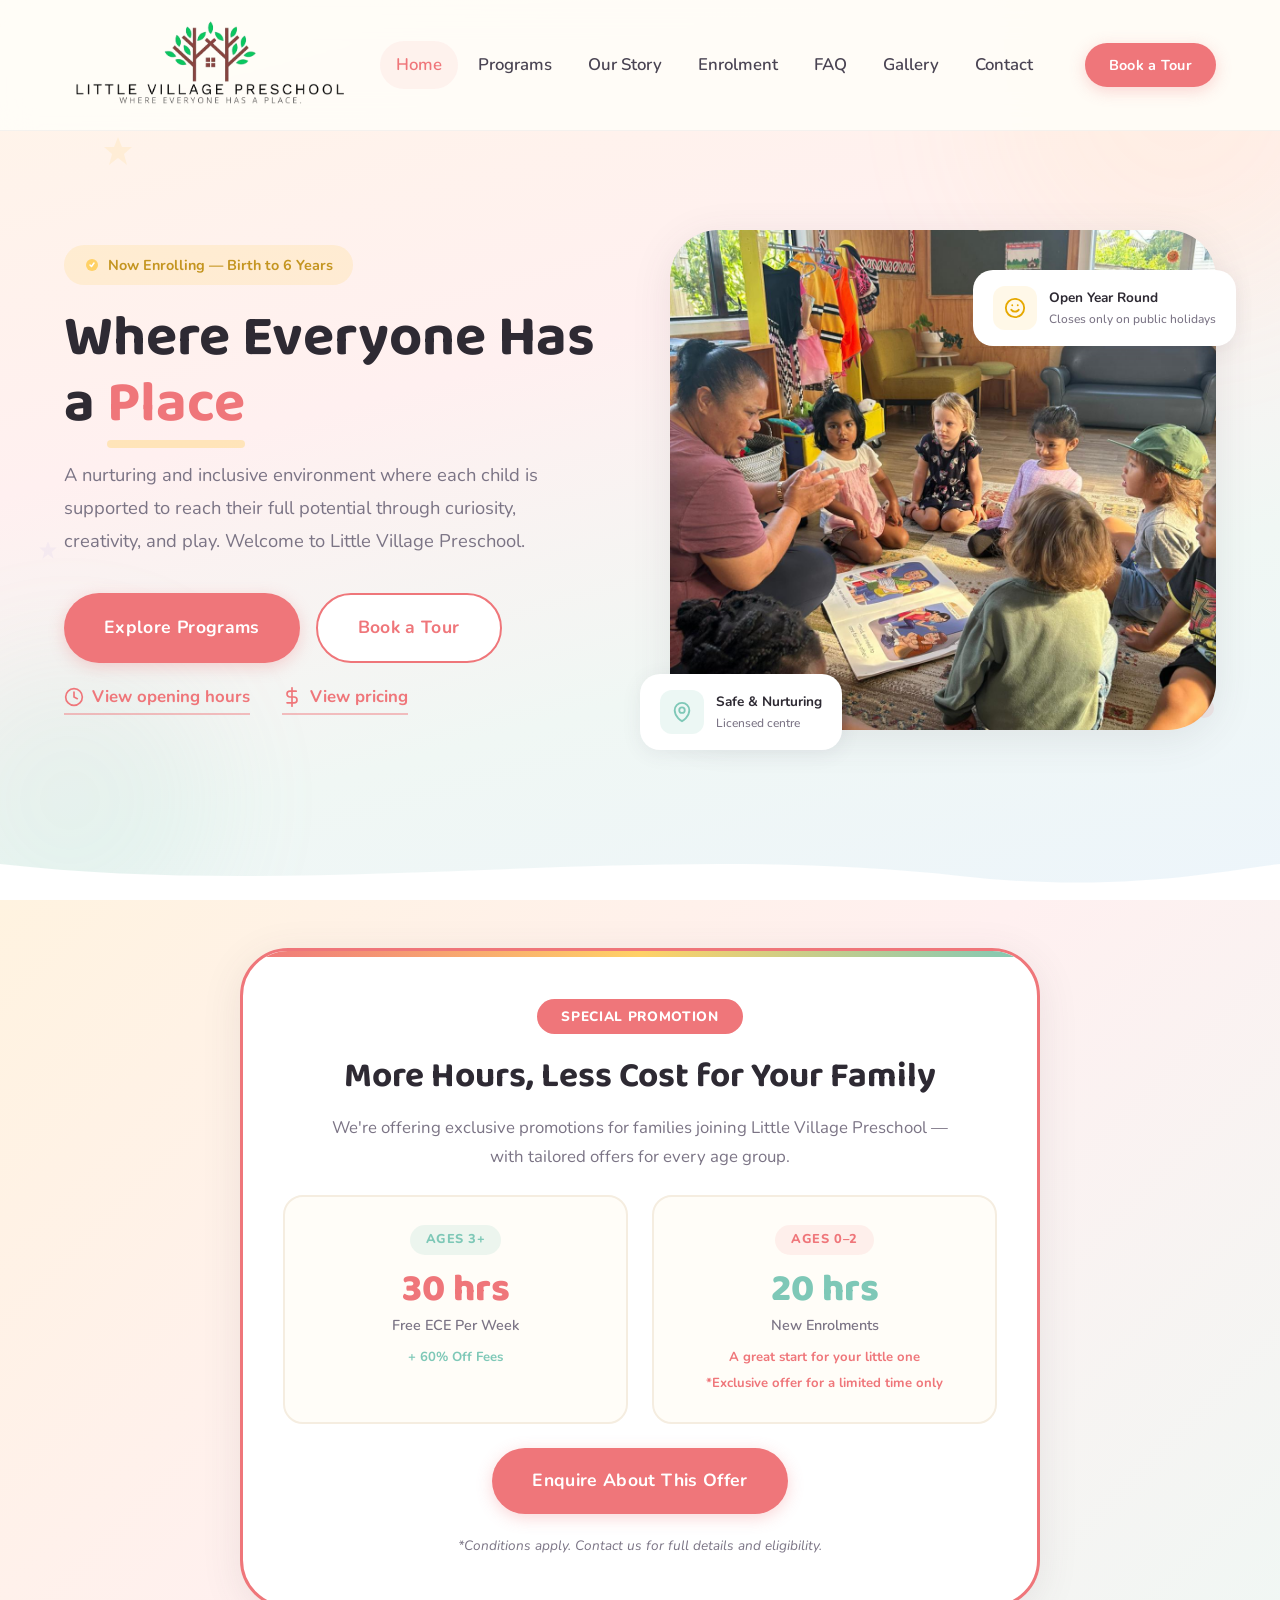
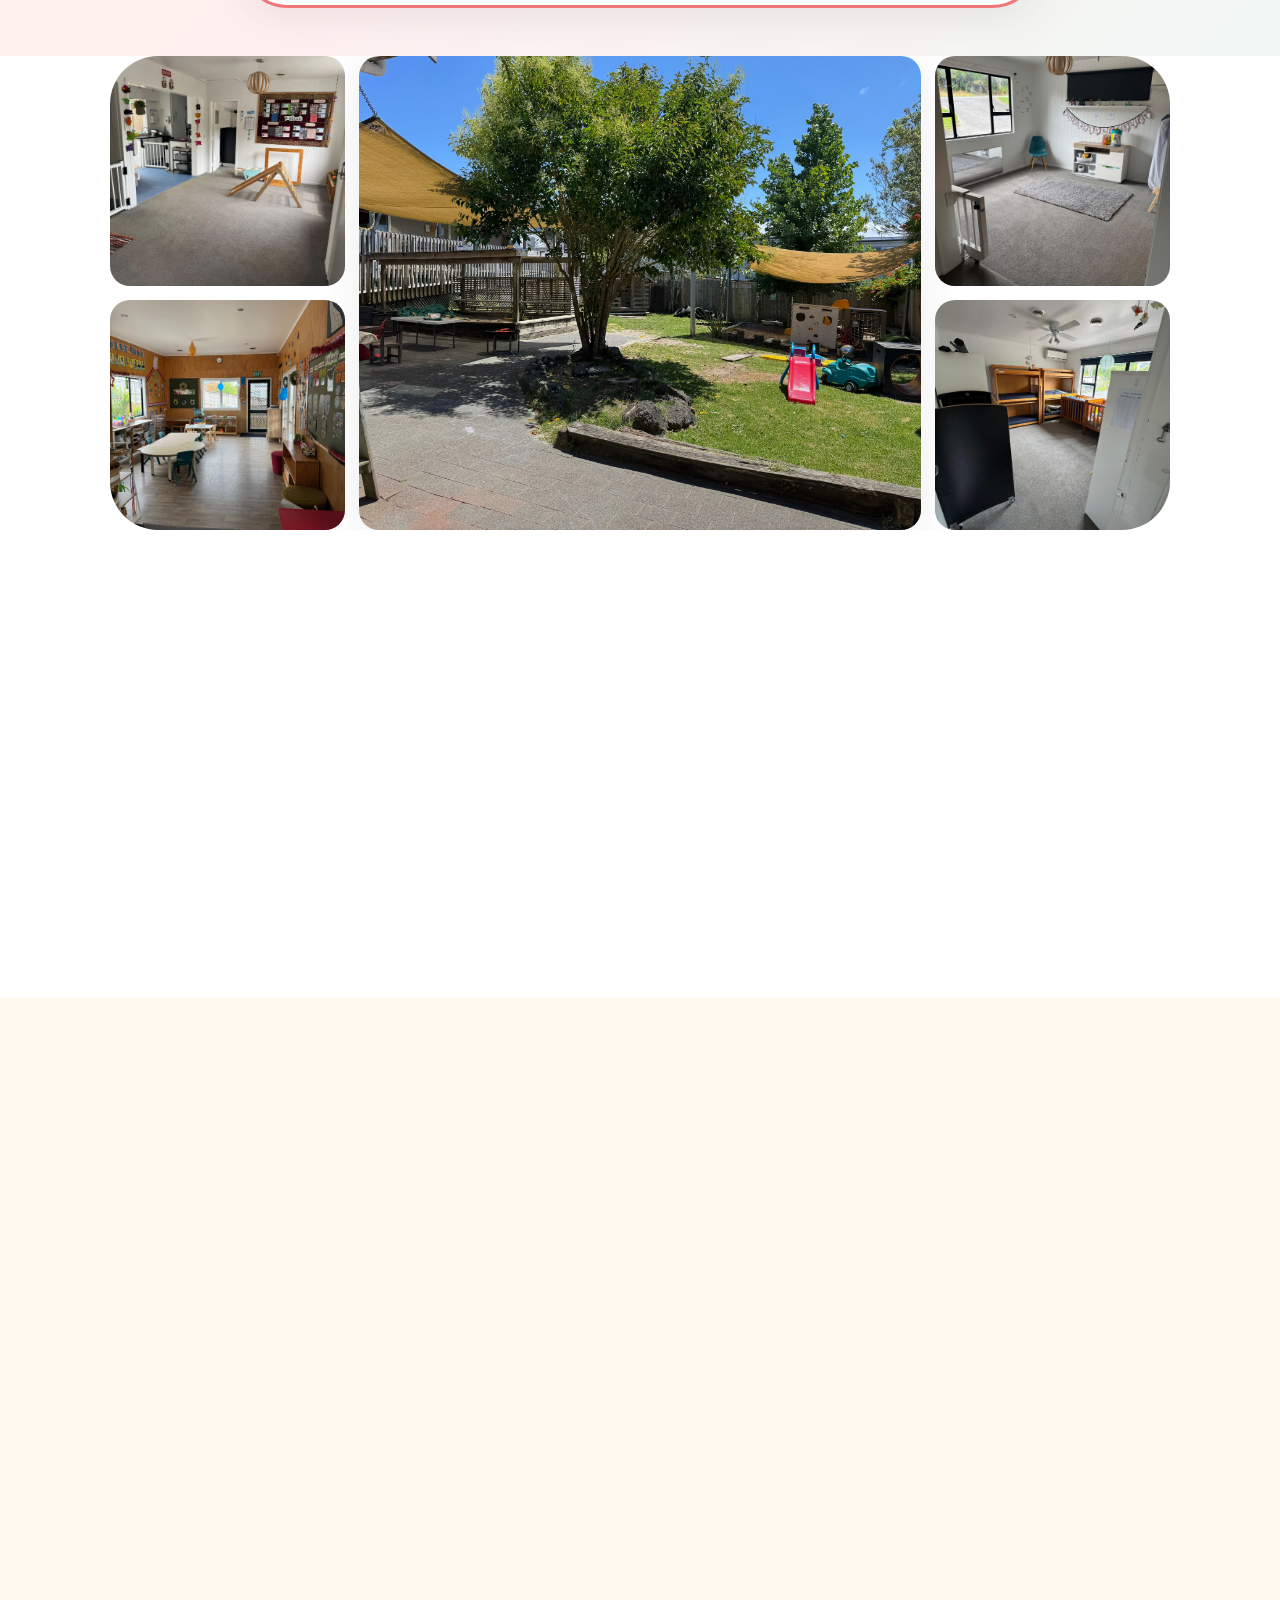
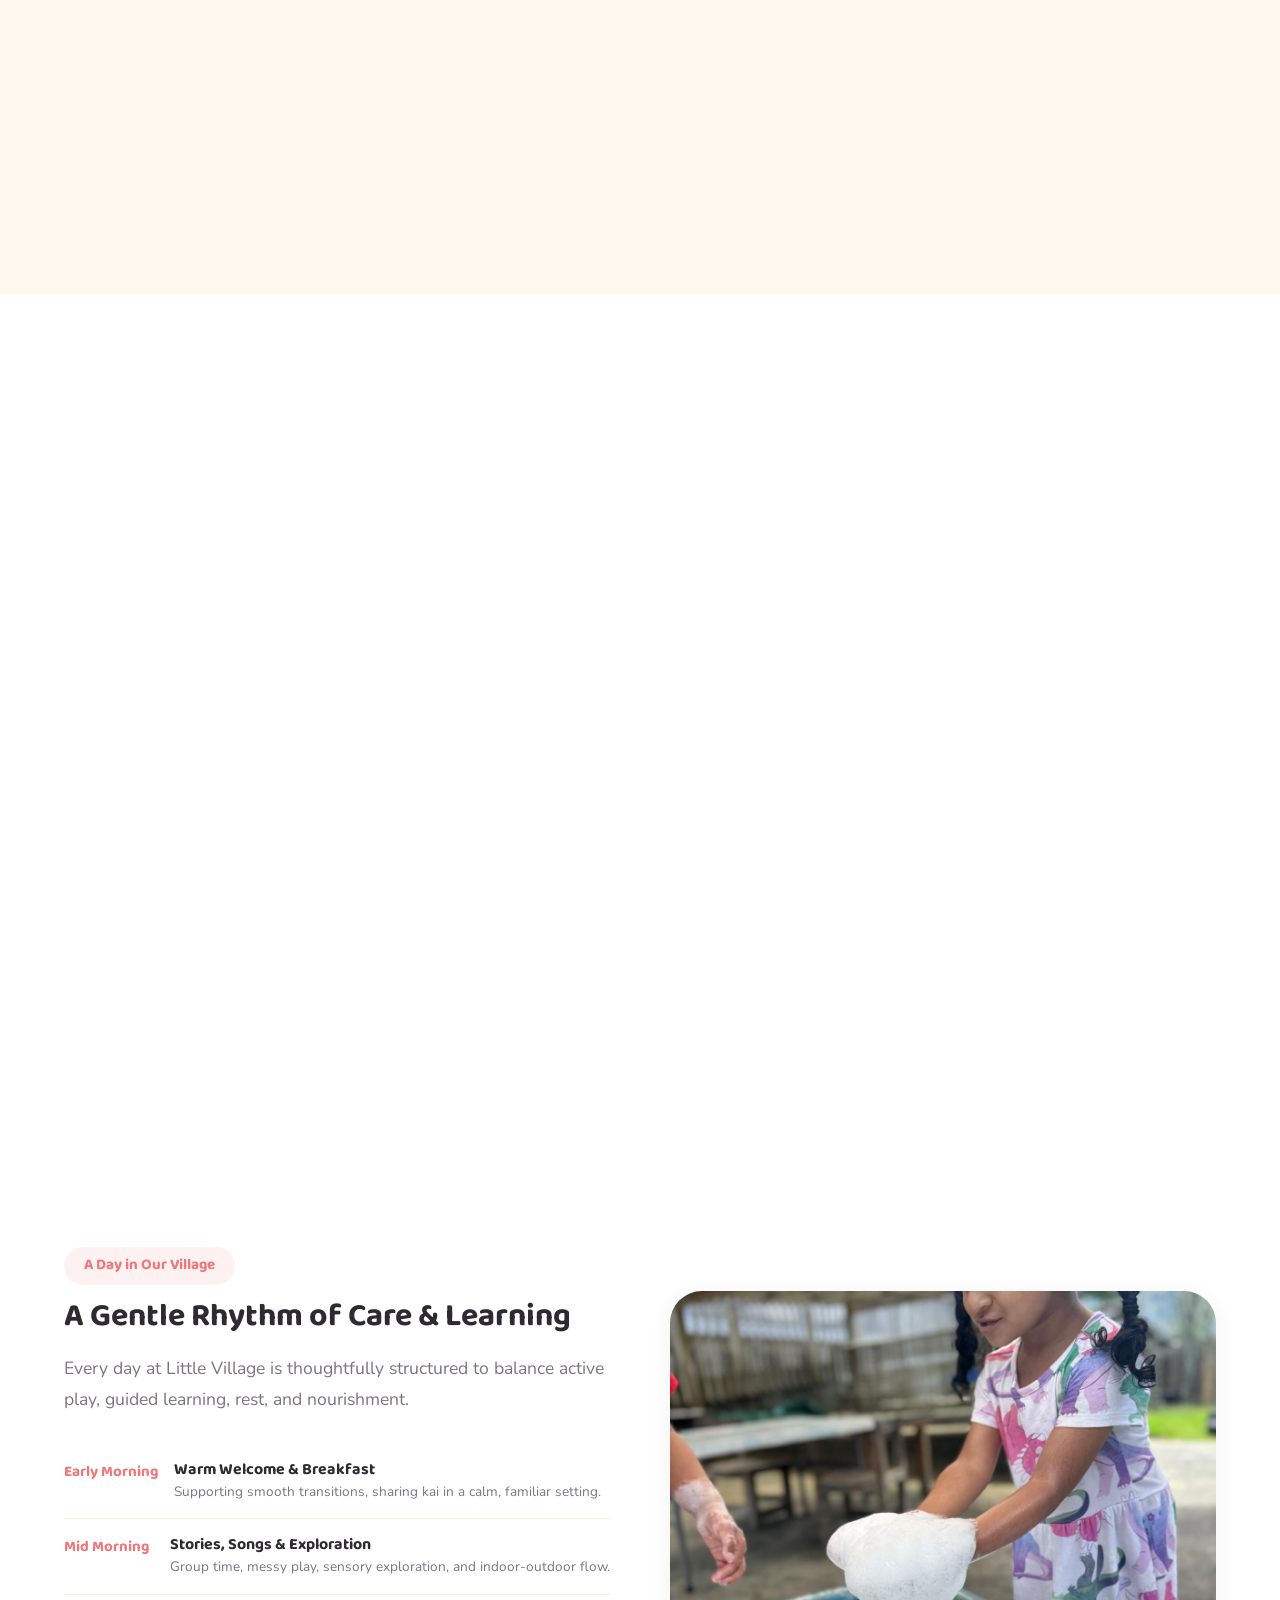
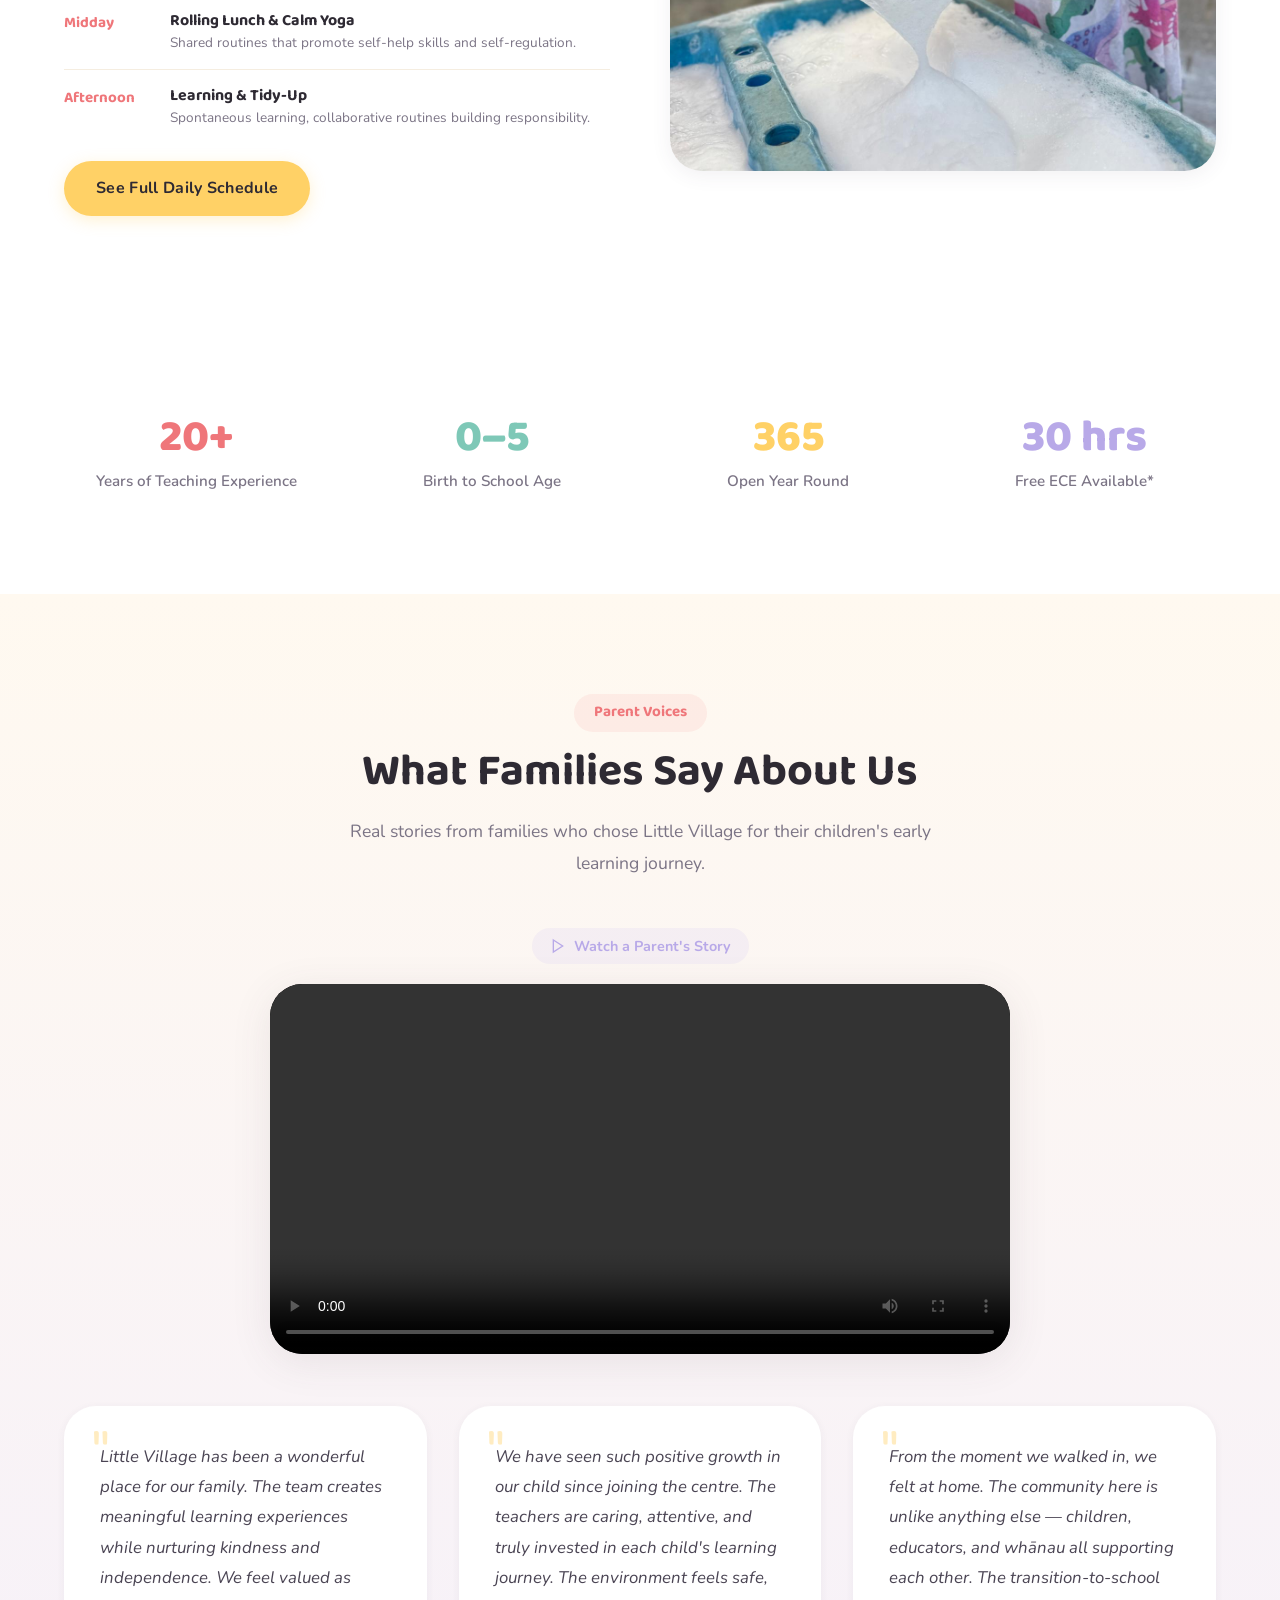
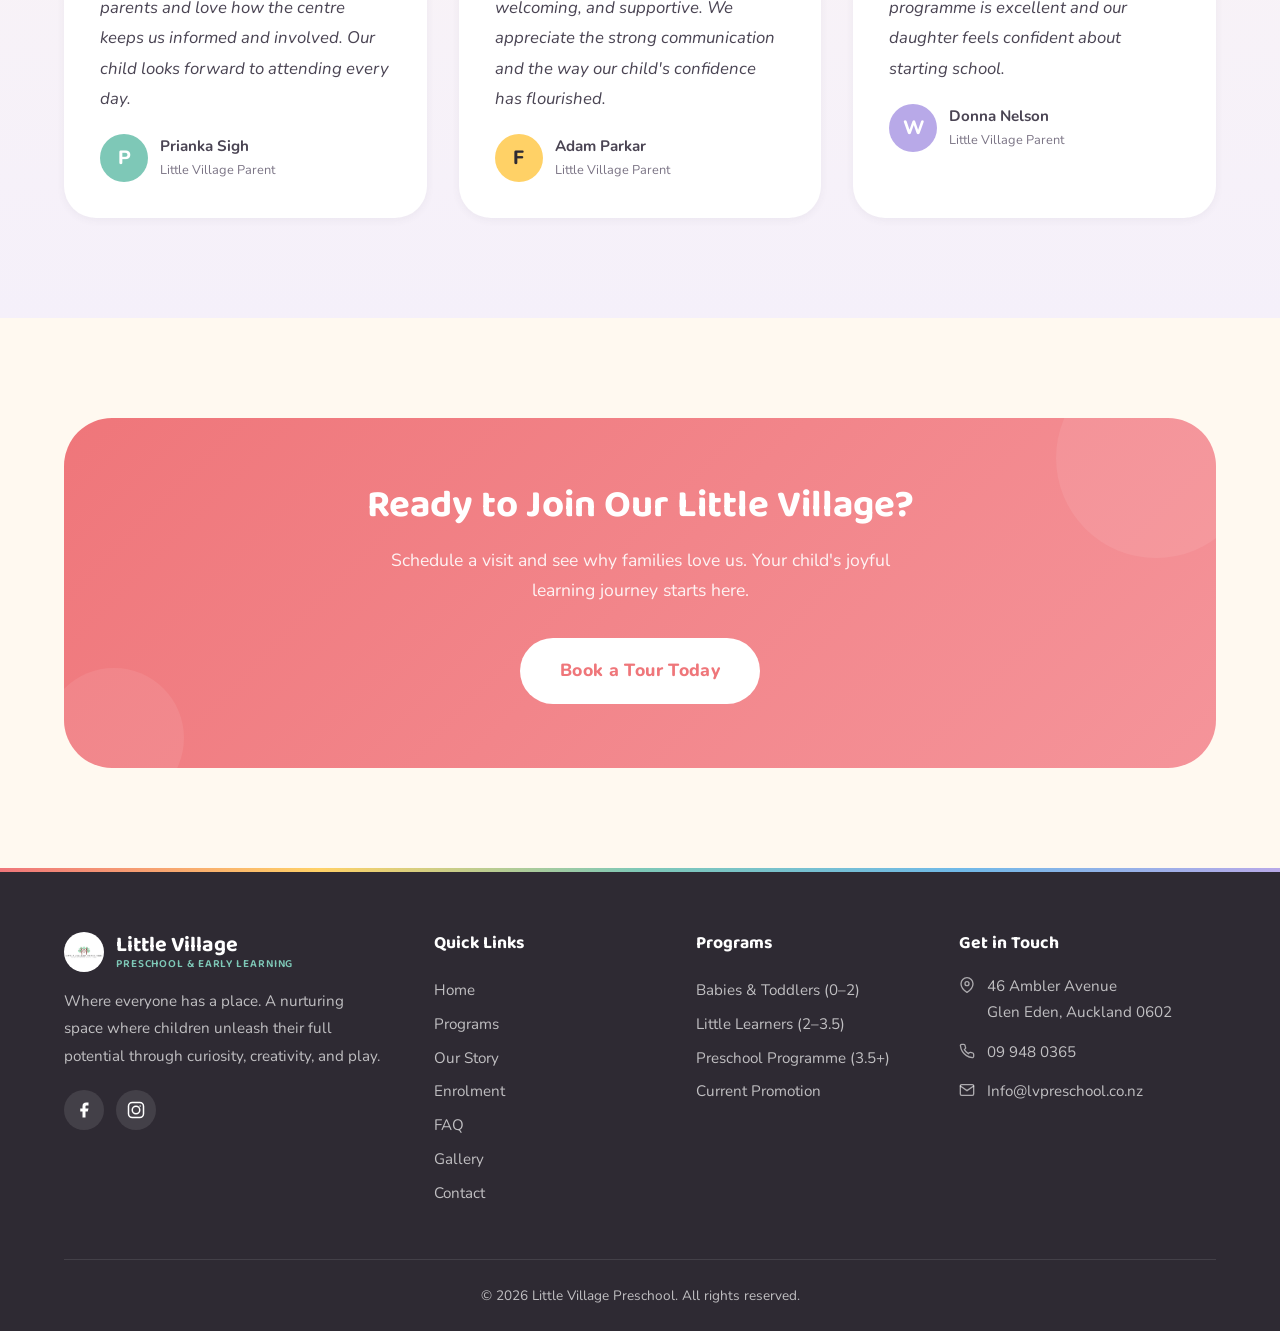
==== commit ba7932d9: "adding new msg" ====
--- a/index.html
+++ b/index.html
@@ -575,6 +575,7 @@
             <div class="promo-number" style="color:var(--mint)">20 hrs</div>
             <div class="promo-label">New Enrolments</div>
             <div class="promo-extra" style="color:var(--coral)">A great start for your little one</div>
+            <div class="promo-extra" style="color:var(--coral)">*Exclusive offer for a limited time only</div>
           </div>
         </div>
         <a href="enrolment.html" class="btn btn-primary btn-lg">Enquire About This Offer</a>
